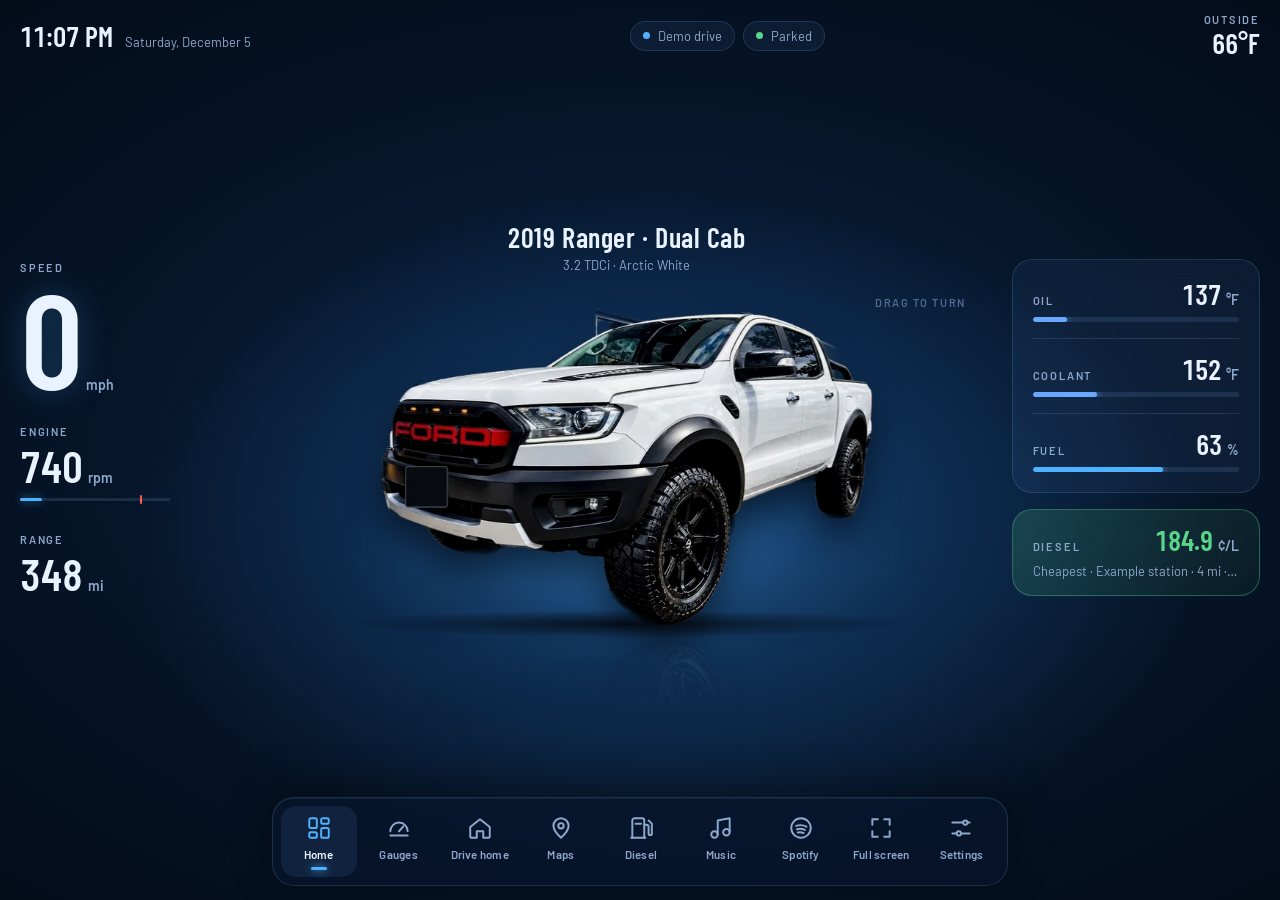
==== dash/index.html @ 0b17edad "Dash home: photo turntable of the Ranger Replaces the drawn truck with three cut-out photos (front t" ====
<!doctype html><html lang="en-AU"><head><meta charset="utf-8"><meta name="robots" content="noindex, nofollow"><meta name="viewport" content="width=device-width,initial-scale=1,viewport-fit=cover"><style>:root{padding-top:env(safe-area-inset-top);padding-bottom:env(safe-area-inset-bottom)}body{margin:0}[hidden]{display:none!important}</style></head><body>
<title>Cab Dash</title>
<meta name="claude:viewport-fit-sides" content="cover">
<meta name="apple-mobile-web-app-capable" content="yes">
<meta name="apple-mobile-web-app-status-bar-style" content="black-translucent">
<link rel="preconnect" href="https://fonts.googleapis.com">
<link rel="preconnect" href="https://fonts.gstatic.com" crossorigin>
<link rel="stylesheet" href="https://fonts.googleapis.com/css2?family=Barlow:wght@400;500;600&family=Barlow+Condensed:wght@500;600;700&display=swap">
<style>
/* Layout: 8-column bento. Gauge cluster holds the left three columns at full height; flip cards and launch
   tiles fill the rest in mixed sizes. 4 columns under 1000px, 2 under 640px.
   Palette matches the home screen: night = deep navy instrument glass with cool blue backlight; day = pale
   blue-grey. The rev dial keeps its green, coral-red is danger, amber is caution.
   Materials, all subtle: soft-touch grain on every surface, carbon weave behind the cluster, a brushed-metal
   bezel around the rev dial, a faint gloss sheen on cards and a stitched seam along the cluster and strip. */
:root{
  --bg:#040c18; --panel:#0a1a2e; --raise:#10253f; --line:#1a3150;
  --fg:#e9f2ff; --muted:#8ea8cc; --dim:#4f6a91;
  --accent:#4fb2ff; --accent-ink:#03111f; --glow:rgba(79,178,255,.13); --glow2:rgba(46,128,214,.10);
  --ok:#5ad48a; --warn:#f2c94c; --crit:#ff5b52; --cold:#9db4ff; --dial:#5ad48a;
  --sheen:rgba(140,190,255,.055); --hl:rgba(255,255,255,.06); --shade:rgba(0,0,0,.85);
  --weave-a:rgba(140,190,255,.04); --weave-b:rgba(0,0,0,.32); --stitch:rgba(79,178,255,.32);
  --metal-1:#16243a; --metal-2:#9bb2d2; --metal-3:#3a5373; --face:#061224; --face-hi:#0f2848;
  --grain:url("data:image/svg+xml,%3Csvg xmlns='http://www.w3.org/2000/svg' width='180' height='180'%3E%3Cfilter id='n'%3E%3CfeTurbulence type='fractalNoise' baseFrequency='.85' numOctaves='2' stitchTiles='stitch'/%3E%3CfeColorMatrix values='0 0 0 0 1 0 0 0 0 1 0 0 0 0 1 0 0 0 .07 0'/%3E%3C/filter%3E%3Crect width='100%25' height='100%25' filter='url(%23n)'/%3E%3C/svg%3E");
  --f-display:"Barlow Condensed","Arial Narrow","Helvetica Neue",system-ui,sans-serif;
  --f-ui:"Barlow",-apple-system,system-ui,"Segoe UI",sans-serif;
  --r-lg:20px; --r-sm:12px; --gap:12px;
  color-scheme:dark;
}
@media (prefers-color-scheme: light){
  :root:not([data-theme="dark"]){
    --bg:#e4ebf3; --panel:#f5f8fb; --raise:#ffffff; --line:#c9d6e4;
    --fg:#08182b; --muted:#465f80; --dim:#8ea3bd;
    --accent:#1769c4; --accent-ink:#ffffff; --glow:rgba(23,105,196,.10); --glow2:rgba(40,110,190,.07);
    --ok:#1f8f4e; --warn:#9c6d00; --crit:#c92a24; --cold:#3b5bd6; --dial:#1f8f4e;
    --sheen:rgba(255,255,255,.75); --hl:rgba(255,255,255,.95); --shade:rgba(15,40,80,.35);
    --weave-a:rgba(8,24,43,.035); --weave-b:rgba(255,255,255,.55); --stitch:rgba(23,105,196,.32);
    --metal-1:#a7b8cc; --metal-2:#f7fafd; --metal-3:#c6d3e2; --face:#eaf0f7; --face-hi:#ffffff;
    --grain:url("data:image/svg+xml,%3Csvg xmlns='http://www.w3.org/2000/svg' width='180' height='180'%3E%3Cfilter id='n'%3E%3CfeTurbulence type='fractalNoise' baseFrequency='.85' numOctaves='2' stitchTiles='stitch'/%3E%3CfeColorMatrix values='0 0 0 0 0 0 0 0 0 0 0 0 0 0 0.1 0 0 0 .06 0'/%3E%3C/filter%3E%3Crect width='100%25' height='100%25' filter='url(%23n)'/%3E%3C/svg%3E");
    color-scheme:light;
  }
}
:root[data-theme="light"]{
  --bg:#e4ebf3; --panel:#f5f8fb; --raise:#ffffff; --line:#c9d6e4;
    --fg:#08182b; --muted:#465f80; --dim:#8ea3bd;
    --accent:#1769c4; --accent-ink:#ffffff; --glow:rgba(23,105,196,.10); --glow2:rgba(40,110,190,.07);
    --ok:#1f8f4e; --warn:#9c6d00; --crit:#c92a24; --cold:#3b5bd6; --dial:#1f8f4e;
    --sheen:rgba(255,255,255,.75); --hl:rgba(255,255,255,.95); --shade:rgba(15,40,80,.35);
    --weave-a:rgba(8,24,43,.035); --weave-b:rgba(255,255,255,.55); --stitch:rgba(23,105,196,.32);
    --metal-1:#a7b8cc; --metal-2:#f7fafd; --metal-3:#c6d3e2; --face:#eaf0f7; --face-hi:#ffffff;
    --grain:url("data:image/svg+xml,%3Csvg xmlns='http://www.w3.org/2000/svg' width='180' height='180'%3E%3Cfilter id='n'%3E%3CfeTurbulence type='fractalNoise' baseFrequency='.85' numOctaves='2' stitchTiles='stitch'/%3E%3CfeColorMatrix values='0 0 0 0 0 0 0 0 0 0 0 0 0 0 0.1 0 0 0 .06 0'/%3E%3C/filter%3E%3Crect width='100%25' height='100%25' filter='url(%23n)'/%3E%3C/svg%3E");
  color-scheme:light;
}

html,body{height:100%}
html{background:var(--bg)}
body{
  background:var(--bg); color:var(--fg); font-family:var(--f-ui); font-size:15px;
  padding-block:12px;
  padding-left:max(16px, env(safe-area-inset-left, 0px));
  padding-right:max(16px, env(safe-area-inset-right, 0px));
  box-sizing:border-box; -webkit-font-smoothing:antialiased;
  -webkit-tap-highlight-color:transparent; overflow-x:hidden;
}
*,*::before,*::after{box-sizing:border-box}
button,input,select{font:inherit;color:inherit}
button{cursor:pointer}
:focus-visible{outline:2px solid var(--accent);outline-offset:2px}

.app{min-height:100%;display:grid;grid-template-rows:auto 1fr auto;gap:var(--gap)}
.lbl{font-size:12px;font-weight:600;letter-spacing:.14em;text-transform:uppercase;color:var(--muted)}
.num{font-family:var(--f-display);font-variant-numeric:tabular-nums}

/* ---------- header ---------- */
.bar{display:flex;align-items:center;gap:12px;flex-wrap:wrap}
.ident{display:flex;align-items:center;gap:10px;margin-right:6px}
.mark{width:30px;height:30px;border-radius:9px;background:var(--accent);display:grid;place-items:center;color:var(--accent-ink)}
.name{font-family:var(--f-display);font-weight:700;font-size:21px;letter-spacing:.02em;line-height:1}
.sub{font-size:12px;color:var(--muted);margin-top:2px}
.seg{display:flex;background:var(--panel);border:1px solid var(--line);border-radius:999px;padding:3px}
.seg button{border:0;background:transparent;padding:7px 14px;border-radius:999px;font-weight:600;font-size:14px;color:var(--muted);min-height:36px}
.seg button[aria-checked="true"]{background:var(--fg);color:var(--bg)}
.pill{display:inline-flex;align-items:center;gap:8px;padding:7px 12px;border-radius:999px;border:1px solid var(--line);font-size:13px;font-weight:500;color:var(--muted);min-height:36px}
.dot{width:8px;height:8px;border-radius:50%;background:var(--dim);flex:none}
.pill[data-state="live"] .dot{background:var(--ok);box-shadow:0 0 0 4px color-mix(in srgb,var(--ok) 22%,transparent)}
.pill[data-state="wait"] .dot{background:var(--warn);animation:blink 1.1s ease-in-out infinite}
.pill[data-state="err"] .dot{background:var(--crit)}
.pill[data-state="demo"] .dot{background:var(--accent)}
@keyframes blink{50%{opacity:.25}}
.spacer{flex:1}
.ambient{display:flex;flex-direction:column;align-items:flex-end;line-height:1}
.ambient .num{font-size:22px;font-weight:600;margin-top:3px}
.clock{font-family:var(--f-display);font-size:34px;font-weight:600;font-variant-numeric:tabular-nums;line-height:1}
.theme-seg button{display:inline-flex;align-items:center;gap:6px;padding:7px 12px}
.theme-seg svg{width:16px;height:16px;flex:none}
.theme-fade, .theme-fade *{transition:background-color .4s ease,border-color .4s ease,color .4s ease,fill .4s ease,stroke .4s ease!important}
.icon-btn{width:44px;height:44px;border-radius:12px;border:1px solid var(--line);background:var(--panel);display:grid;place-items:center;color:var(--fg)}
.icon-btn svg{width:20px;height:20px}

/* ---------- bento ---------- */
.bento{display:grid;gap:var(--gap);min-height:0;
  grid-template-columns:repeat(8,minmax(0,1fr));
  grid-template-rows:repeat(3,minmax(168px,1fr));
  grid-template-areas:
    "clu clu clu gas gas oil oil cool"
    "clu clu clu fuel home oil oil batt"
    "clu clu clu fuel trip trip maps dock";
}
.a-clu{grid-area:clu}.a-cool{grid-area:cool}.a-fuel{grid-area:fuel}.a-batt{grid-area:batt}.a-trip{grid-area:trip}
.a-home{grid-area:home}.a-maps{grid-area:maps}.a-dock{grid-area:dock}.a-oil{grid-area:oil}.a-gas{grid-area:gas}
.panel{background:var(--panel);border:1px solid var(--line);border-radius:var(--r-lg)}

/* cluster with slow caustic light */
.cluster{padding:16px 18px 18px;display:flex;flex-direction:column;align-items:center;justify-content:center;gap:14px;position:relative;overflow:hidden;min-width:0}
.cluster::before{content:"";position:absolute;inset:-30%;pointer-events:none;
  background:
    radial-gradient(38% 30% at 30% 28%, var(--glow), transparent 70%),
    radial-gradient(34% 26% at 72% 60%, var(--glow2), transparent 70%),
    radial-gradient(26% 22% at 50% 92%, var(--glow), transparent 70%);
  animation:drift 22s ease-in-out infinite alternate}
@keyframes drift{
  0%{transform:translate3d(-4%,-2%,0) rotate(0deg)}
  50%{transform:translate3d(3%,2%,0) rotate(6deg)}
  100%{transform:translate3d(-2%,4%,0) rotate(-4deg)}
}
.gauge{position:relative;container-type:inline-size;width:clamp(220px, min(100%, calc(100dvh - 310px)), 520px);aspect-ratio:1;max-width:100%}
.gauge svg{width:100%;height:100%;display:block;overflow:visible;position:relative;z-index:1}
.g-track{fill:none;stroke:var(--raise);stroke-width:14;stroke-linecap:round}
.g-red{fill:none;stroke:var(--crit);stroke-width:3;opacity:.85}
.g-fill{fill:none;stroke:var(--dial);stroke-width:14;stroke-linecap:round;transition:stroke .3s;filter:drop-shadow(0 0 6px color-mix(in srgb,var(--dial) 40%,transparent))}
.g-tip{fill:var(--fg);stroke:var(--panel);stroke-width:3}
.g-tick{stroke:var(--dim);stroke-width:1.5}
.g-tick.major{stroke:var(--muted);stroke-width:2.2}
.g-tick.hot{stroke:var(--crit)}
.g-lab{fill:var(--muted);font-family:var(--f-display);font-size:15px;font-weight:600;text-anchor:middle;dominant-baseline:middle}
.g-cap{fill:var(--dim);font-family:var(--f-ui);font-size:10px;font-weight:600;letter-spacing:.16em;text-anchor:middle}
.shift .g-fill{stroke:var(--crit)}
.readout{position:absolute;inset:0;z-index:2;display:flex;flex-direction:column;align-items:center;justify-content:center;pointer-events:none;padding-bottom:4cqw}
.speed{font-family:var(--f-display);font-weight:600;font-size:30cqw;line-height:.82;font-variant-numeric:tabular-nums;letter-spacing:-.02em}
.unit{font-size:4.2cqw;font-weight:600;letter-spacing:.2em;text-transform:uppercase;color:var(--muted);margin-top:2.4cqw}
.rpmtxt{font-family:var(--f-display);font-size:5cqw;font-weight:500;color:var(--muted);margin-top:3cqw;font-variant-numeric:tabular-nums}
.rpmtxt b{color:var(--fg);font-weight:600}
.bars{width:100%;max-width:520px;display:grid;gap:10px;position:relative}
.barrow{display:grid;grid-template-columns:76px 1fr 84px;align-items:center;gap:12px}
.meter{height:8px;border-radius:99px;background:var(--raise);overflow:hidden;position:relative}
.meter i{position:absolute;inset:0 auto 0 0;width:0;background:var(--fg);border-radius:99px}
.meter.boost i{background:var(--accent)}
.barrow .val{font-family:var(--f-display);font-size:20px;font-weight:600;text-align:right;font-variant-numeric:tabular-nums}
.barrow .val small,.big small{font-family:var(--f-ui);font-size:12px;color:var(--muted);font-weight:500;margin-left:3px}

/* ---------- flip cards ---------- */
.flip{position:relative;perspective:1100px;min-width:0;outline:none;cursor:grab;user-select:none;-webkit-user-select:none;touch-action:none}
.flip:focus-visible .face{outline:2px solid var(--accent);outline-offset:2px}
.spin{display:grid;height:100%;transform-style:preserve-3d;transition:transform .75s cubic-bezier(.3,1.32,.48,1);will-change:transform}
.face{grid-area:1/1;backface-visibility:hidden;-webkit-backface-visibility:hidden;background:var(--panel);border:1px solid var(--line);border-radius:var(--r-lg);
  padding:14px 16px 15px;display:flex;flex-direction:column;gap:8px;min-width:0;overflow:hidden}
.back{transform:rotateX(180deg);background:var(--raise)}
.fh{display:flex;align-items:center;justify-content:space-between;gap:8px}
.sdot{width:9px;height:9px;border-radius:50%;background:var(--ok);flex:none}
.pips{position:absolute;right:14px;bottom:12px;display:flex;gap:4px;pointer-events:none;z-index:2}
.pips i{width:5px;height:5px;border-radius:50%;background:var(--dim);transition:background .3s,transform .3s}
.flip[data-face="0"] .pips i:first-child,.flip[data-face="1"] .pips i:last-child{background:var(--accent);transform:scale(1.25)}
.hint{font-size:11.5px;color:var(--dim);display:flex;align-items:center;gap:5px}
.hint svg{width:12px;height:12px}

.big{display:flex;align-items:baseline;gap:5px;margin-top:auto}
.big .num{font-size:clamp(40px,4.8vw,70px);font-weight:600;line-height:.9}
.big .u{font-size:14px;font-weight:600;color:var(--muted)}
.range{height:6px;border-radius:99px;background:var(--raise);position:relative}
.back .range{background:var(--panel)}
.range .band{position:absolute;top:0;bottom:0;border-radius:99px;background:color-mix(in srgb,var(--ok) 30%,transparent)}
.range .mk{position:absolute;top:-4px;width:4px;height:14px;border-radius:2px;background:var(--fg);transform:translateX(-50%);transition:left .6s cubic-bezier(.2,.8,.2,1)}
.vs{font-size:12.5px;color:var(--muted);padding-right:30px}
.flip[data-state="warn"] .front .sdot{background:var(--warn)}
.flip[data-state="warn"] .front .big .num{color:var(--warn)}
.flip[data-state="crit"] .front .sdot{background:var(--crit);animation:blink .8s infinite}
.flip[data-state="crit"] .front .big .num{color:var(--crit)}
.flip[data-state="cold"] .front .sdot{background:var(--cold)}
.flip[data-state="none"] .front .sdot{background:var(--dim)}

.tankwrap{display:grid;grid-template-columns:minmax(0,1fr) 18px;gap:12px;flex:1;min-height:0}
.tankwrap .col{display:flex;flex-direction:column;gap:8px;min-width:0}
.tank{position:relative;margin-bottom:16px;border-radius:9px;background:var(--raise);overflow:hidden;min-height:90px}
.tank .low{position:absolute;left:0;right:0;bottom:0;height:15%;background:color-mix(in srgb,var(--crit) 22%,transparent)}
.tank .lvl{position:absolute;left:0;right:0;bottom:0;height:0;background:linear-gradient(to top,var(--muted),color-mix(in srgb,var(--muted) 45%,transparent));transition:height 1.2s cubic-bezier(.2,.8,.2,1)}
.tank .lvl::after{content:"";position:absolute;left:0;right:0;top:0;height:2px;background:var(--fg);opacity:.7}
.flip[data-state="warn"] .tank .lvl{background:var(--warn)}
.flip[data-state="crit"] .tank .lvl{background:var(--crit)}
.kv{display:grid;grid-template-columns:repeat(auto-fit,minmax(78px,1fr));gap:10px 14px;margin-top:auto}
.kv .num{font-size:clamp(24px,2.4vw,34px);font-weight:600;line-height:1}
.kv .k{font-size:12px;color:var(--muted);margin-top:3px}
.trip-front .big{margin-top:auto}
.trip-front .big .num{font-size:clamp(44px,4.6vw,64px)}
.trip-front .kv{margin-top:6px;grid-template-columns:1fr 1fr}

.spark{position:relative;flex:1;min-height:44px}
.spark svg{position:absolute;inset:0;width:100%;height:100%}
.spark .ln{fill:none;stroke:var(--accent);stroke-width:2;vector-effect:non-scaling-stroke;stroke-linejoin:round}
.spark .ar{fill:color-mix(in srgb,var(--accent) 16%,transparent);stroke:none}
.spark .gr{stroke:var(--line);stroke-width:1;vector-effect:non-scaling-stroke;stroke-dasharray:2 4}
.spark .end{position:absolute;width:9px;height:9px;border-radius:50%;background:var(--accent);box-shadow:0 0 0 4px color-mix(in srgb,var(--accent) 25%,transparent);transform:translate(-50%,-50%)}
.spark-meta{display:flex;flex-wrap:wrap;justify-content:space-between;gap:2px 8px;font-size:12px;color:var(--muted);padding-right:30px}

/* oil temperature gauge */
.oilg{position:relative;container-type:inline-size;width:100%;max-width:300px;margin:auto auto 0}
.oilg svg{width:100%;display:block;overflow:visible}
.o-track{fill:none;stroke:var(--raise);stroke-width:13;stroke-linecap:round}
.o-band{fill:none;stroke:color-mix(in srgb,var(--ok) 55%,transparent);stroke-width:4;stroke-linecap:round}
.o-hot{fill:none;stroke:var(--crit);stroke-width:4;stroke-linecap:round}
.o-fill{fill:none;stroke:var(--accent);stroke-width:13;stroke-linecap:round;transition:stroke-dasharray .8s cubic-bezier(.2,.8,.2,1),stroke .3s}
.o-lab{fill:var(--muted);font-family:var(--f-display);font-size:12px;font-weight:600;text-anchor:middle}
.oilg .read{position:absolute;left:0;right:0;bottom:4%;display:flex;justify-content:center;align-items:baseline;gap:3px}
.oilg .read .num{font-size:25cqw;font-weight:600;line-height:.85}
.oilg .read .u{font-size:5.5cqw;font-weight:600;color:var(--muted)}
.flip[data-state="warn"] .o-fill{stroke:var(--warn)}
.flip[data-state="crit"] .o-fill{stroke:var(--crit)}
.flip[data-state="cold"] .o-fill{stroke:var(--cold)}
.flip[data-state="warn"] .oilg .num{color:var(--warn)}
.flip[data-state="crit"] .oilg .num{color:var(--crit)}
.svc{height:8px;border-radius:99px;background:var(--panel);overflow:hidden}
.svc i{display:block;height:100%;width:0;background:var(--accent);border-radius:99px;transition:width .6s}
.svc.over i{background:var(--crit)}
.front .svc{background:var(--raise)}
.svc-mini{display:grid;gap:7px;margin-top:4px}
.svc-mini .k{font-size:12.5px;color:var(--muted)}
.svc-mini .num{font-size:19px;font-weight:600}
.svc-mini.over .num{color:var(--crit)}
.oilg{max-width:none!important;margin:auto!important}
#cardOil .back .big{margin-top:10px}
#cardOil .back .kv{margin-top:auto!important}
/* cheapest diesel: the one inverted card on the page, so it reads first after speed */
/* green-tinted glass, same as the home screen's diesel tile: stands out without glaring at night */
.gas .face.front{background-color:var(--panel);color:var(--fg);border-color:color-mix(in srgb,var(--dial) 45%,transparent)}
.gas .price .num{color:var(--dial)}
.gas .tag{display:inline-flex;align-items:center;gap:6px;font-size:10.5px;font-weight:700;letter-spacing:.12em;text-transform:uppercase;padding:4px 9px;border-radius:999px;background:color-mix(in srgb,var(--fg) 10%,transparent);color:var(--muted);white-space:nowrap}
.gas[data-live="true"] .tag{background:var(--dial);color:#10140f}
.gas[data-live="true"] .tag::before{content:"";width:6px;height:6px;border-radius:50%;background:currentColor;animation:blink 1.6s ease-in-out infinite}
.gas .price{display:flex;align-items:baseline;gap:6px;margin-top:auto}
.gas .price .num{font-size:clamp(50px,5.6vw,80px);font-weight:700;line-height:.85;letter-spacing:-.01em}
.gas .price .u{font-size:15px;font-weight:600;opacity:.6}
.gas .where{font-size:14.5px;font-weight:600;white-space:nowrap;overflow:hidden;text-overflow:ellipsis}
.gas .meta{font-size:12px;color:var(--muted);padding-right:30px;white-space:nowrap;overflow:hidden;text-overflow:ellipsis}
.gas .go{display:flex;align-items:center;justify-content:space-between;gap:10px;padding:11px 14px;border-radius:14px;background:var(--dial);color:#10140f;text-decoration:none;min-height:56px;min-width:0}
.gas .go b{display:block;font-size:17px}
.gas .go small{display:block;font-size:12px;opacity:.75;white-space:nowrap;overflow:hidden;text-overflow:ellipsis}
.gas .go span{min-width:0}
.gas .go svg{width:22px;height:22px;flex:none}
.gas .alts{display:grid;gap:2px;padding-right:30px;margin-top:auto}
.gas .alt{display:grid;grid-template-columns:auto minmax(0,1fr) auto;gap:8px;align-items:baseline;color:var(--fg);text-decoration:none;font-size:13px;padding:5px 0;border-top:1px solid var(--line)}
.gas .alt b{font-size:18px;font-family:var(--f-display);font-weight:600}
.gas .alt span{white-space:nowrap;overflow:hidden;text-overflow:ellipsis;color:var(--muted)}
.gas .alt em{font-style:normal;color:var(--muted)}
.dock{display:grid;grid-template-rows:1fr 1fr;padding:6px;min-width:0}
.dock a{display:flex;align-items:center;gap:10px;padding:8px;border-radius:14px;color:var(--fg);text-decoration:none;font-weight:600;font-size:16px;min-width:0}
.dock a:active{background:var(--raise)}
.dock a + a{border-top:1px solid var(--line);border-radius:0 0 14px 14px}
.dock .ic{width:38px;height:38px;border-radius:11px;background:var(--raise);display:grid;place-items:center;flex:none}
.dock .ic svg{width:19px;height:19px}
.grid2{display:grid;grid-template-columns:1fr 1fr;gap:10px}

/* launch tiles */
.launch{display:flex;flex-direction:column;justify-content:space-between;gap:10px;padding:14px;border-radius:var(--r-lg);background:var(--panel);border:1px solid var(--line);color:var(--fg);text-decoration:none;transition:transform .15s ease,background .2s;min-width:0}
.launch:active{transform:scale(.97);background:var(--raise)}
.launch .ic{width:42px;height:42px;border-radius:12px;background:var(--raise);display:grid;place-items:center;flex:none}
.launch .ic svg{width:21px;height:21px}
.launch .t{font-weight:600;font-size:18px;line-height:1.1}
.launch .s{font-size:12.5px;color:var(--muted);margin-top:2px;white-space:nowrap;overflow:hidden;text-overflow:ellipsis}
.launch.primary{background:var(--accent);border-color:transparent;color:var(--accent-ink)}
.launch.primary .ic{background:color-mix(in srgb,var(--accent-ink) 14%,transparent)}
.launch.primary .s{color:color-mix(in srgb,var(--accent-ink) 72%,transparent)}
.launch.primary .t{font-family:var(--f-display);font-size:30px;font-weight:600}

/* footer strip */
.strip{position:relative;display:flex;align-items:center;gap:14px;flex-wrap:wrap;padding:10px 14px;border-radius:var(--r-lg);border:1px solid var(--line);background:var(--panel);min-height:52px}
.chip{display:inline-flex;align-items:center;gap:8px;font-size:12px;font-weight:600;letter-spacing:.12em;text-transform:uppercase;padding:6px 11px;border-radius:999px;background:var(--raise)}
.chip .dot{background:var(--ok)}
[data-moving="true"] .chip .dot{background:var(--accent)}
.alert{flex:1;min-width:200px;font-size:14px}
.alert[data-sev="warn"]{color:var(--warn)}
.alert[data-sev="crit"]{color:var(--crit);font-weight:600}

/* drive lock */
[data-moving="true"] .lockable, [data-moving="true"][data-live="true"] .lockable-live{opacity:.32;pointer-events:none}

/* settings sheet */
.scrim{position:fixed;inset:0;background:rgba(20,20,19,.5);z-index:20}
.sheet{position:fixed;top:0;right:0;bottom:0;width:min(440px,100%);z-index:21;background:var(--panel);border-left:1px solid var(--line);overflow-y:auto;
  padding:calc(20px + env(safe-area-inset-top,0px)) max(22px, env(safe-area-inset-right,0px)) calc(24px + env(safe-area-inset-bottom,0px)) 22px;
  display:flex;flex-direction:column;gap:22px;animation:slide .28s cubic-bezier(.2,.8,.2,1)}
@keyframes slide{from{transform:translateX(24px);opacity:.4}}
.sheet h2{font-family:var(--f-display);font-size:28px;font-weight:600;margin:0}
.sheet h3{font-size:12px;font-weight:600;letter-spacing:.14em;text-transform:uppercase;color:var(--muted);margin:0 0 10px}
.sheet p,.sheet li{font-size:14.5px;line-height:1.5;margin:0}
.sheet ol{margin:0;padding-left:20px;display:grid;gap:8px}
.sheet .muted{color:var(--muted)}
.sheet-head{display:flex;justify-content:space-between;align-items:center}
.field{display:grid;gap:6px}
.field input{width:100%;padding:12px 14px;border-radius:var(--r-sm);border:1px solid var(--line);background:var(--raise);min-height:46px}
.row{display:flex;gap:8px;flex-wrap:wrap}
.btn{padding:11px 16px;border-radius:var(--r-sm);border:1px solid var(--line);background:var(--raise);font-weight:600;min-height:44px}
.btn.solid{background:var(--accent);border-color:transparent;color:var(--accent-ink)}
.btn[aria-pressed="true"]{background:var(--fg);color:var(--bg);border-color:transparent}
.note{padding:12px 14px;border-radius:var(--r-sm);background:var(--raise);font-size:14px;line-height:1.45}
.note[data-sev="err"]{color:var(--crit)}

@media (min-width:1001px) and (min-height:640px){
  .app{height:100%}
  .bento{grid-template-rows:repeat(3,minmax(0,1fr))}
}

/* ================= home screen =================
   One committed night look (the reference HMI): deep navy glass, cool blue light, white truck.
   It stays dark in Day mode on purpose; the gauges view follows Day / Night / Auto. */
.home{
  --h-ink:#e9f2ff; --h-mut:#8ea8cc; --h-dim:#4f6a91; --h-glow:#4fb2ff; --h-glass:rgba(120,170,255,.07); --h-line:rgba(140,190,255,.16);
  --h-ok:#5ad48a; --h-warn:#f2c94c; --h-crit:#ff5b52; --h-cold:#6aa8ff;
  position:fixed;inset:0;z-index:15;display:grid;grid-template-rows:auto minmax(0,1fr) auto;gap:14px;
  padding-block:calc(14px + env(safe-area-inset-top,0px)) calc(14px + env(safe-area-inset-bottom,0px));
  padding-left:max(20px, env(safe-area-inset-left,0px));padding-right:max(20px, env(safe-area-inset-right,0px));
  background:
    radial-gradient(60% 55% at 52% 60%, rgba(46,128,214,.35), transparent 70%),
    radial-gradient(90% 80% at 50% 50%, #0a2547 0%, #061529 45%, #020812 100%);
  color:var(--h-ink);overflow:hidden;color-scheme:dark;font-family:var(--f-ui)
}
body[data-view="gauges"] .home{display:none}
body[data-view="home"] .app{visibility:hidden}
body[data-view="home"]{overflow:hidden}
.home .num{font-family:var(--f-display);font-variant-numeric:tabular-nums;font-weight:600}
.h-lab{font-size:11.5px;font-weight:600;letter-spacing:.16em;text-transform:uppercase;color:var(--h-mut)}
.h-u{font-size:14px;font-weight:600;color:var(--h-mut);margin-left:5px}

.h-top{display:flex;align-items:center;gap:16px;flex-wrap:wrap}
.h-time{display:flex;align-items:baseline;gap:12px}
.h-time .num{font-size:34px;line-height:1}
.h-time span:last-child{font-size:13px;color:var(--h-mut)}
.h-chips{display:flex;gap:8px;flex:1;justify-content:center;flex-wrap:wrap}
.h-chip{display:inline-flex;align-items:center;gap:8px;padding:6px 12px;border-radius:999px;background:var(--h-glass);border:1px solid var(--h-line);font-size:12.5px;color:var(--h-mut)}
.h-chip i{width:7px;height:7px;border-radius:50%;background:var(--h-dim)}
.h-chip[data-state="live"] i{background:var(--h-ok)}
.h-chip[data-state="demo"] i{background:var(--h-glow)}
.h-chip[data-state="wait"] i{background:var(--h-warn)}
.h-chip[data-state="err"] i{background:var(--h-crit)}
#hDrive i{background:var(--h-ok)}
[data-moving="true"] #hDrive i{background:var(--h-glow);box-shadow:0 0 8px var(--h-glow)}
.h-out{display:flex;flex-direction:column;align-items:flex-end;line-height:1;gap:4px}
.h-out .num{font-size:24px}

.h-main{display:grid;grid-template-columns:minmax(0,.9fr) minmax(0,2.6fr) minmax(0,1fr);align-items:center;gap:24px;min-height:0}
.h-read{display:grid;gap:22px;align-content:center}
.h-stat{display:grid;gap:6px}
.h-stat .num{font-size:clamp(34px,3.6vw,52px);line-height:.9}
.h-big .num{font-size:clamp(76px,9.5vw,148px);line-height:.82;letter-spacing:-.02em;text-shadow:0 0 28px rgba(79,178,255,.35)}

.h-stage{position:relative;display:grid;justify-items:center;align-content:center;gap:10px;min-width:0;height:100%}
.h-stage::before{content:"";position:absolute;left:8%;right:8%;bottom:16%;height:32%;border-radius:50%;
  background:radial-gradient(closest-side, rgba(79,178,255,.32), rgba(79,178,255,.08) 60%, transparent);filter:blur(6px);pointer-events:none}
.h-name{text-align:center;display:grid;gap:3px;position:relative}
.h-name > span:first-child{font-family:var(--f-display);font-size:22px;font-weight:600;letter-spacing:.04em}
.h-sub{font-size:12.5px;color:var(--h-mut)}
.truck{width:100%;max-width:760px;height:auto;position:relative;
  -webkit-box-reflect:below -14px linear-gradient(transparent 62%, rgba(255,255,255,.16));
  animation:roll-in .9s cubic-bezier(.2,.8,.2,1) both}
@keyframes roll-in{from{transform:translateX(-5%);opacity:.5}}
.truck .sweep{animation:sweep 9s ease-in-out infinite 1.2s}
@keyframes sweep{0%{transform:translateX(0) skewX(-18deg)}35%,100%{transform:translateX(1100px) skewX(-18deg)}}

.h-side{display:grid;gap:12px;align-content:center;min-width:0}
.h-tile{display:grid;gap:9px;padding:13px 15px;border-radius:16px;background:var(--h-glass);border:1px solid var(--h-line);color:var(--h-ink);text-decoration:none;
  -webkit-backdrop-filter:blur(10px);backdrop-filter:blur(10px)}
.h-row{display:flex;justify-content:space-between;align-items:baseline;gap:8px}
.h-tile .num{font-size:28px;line-height:1}
.h-bar{height:5px;border-radius:99px;background:rgba(140,190,255,.12);overflow:hidden}
.h-bar i{display:block;height:100%;width:0;border-radius:99px;background:var(--h-glow);box-shadow:0 0 10px var(--h-glow);transition:width .8s cubic-bezier(.2,.8,.2,1)}
.h-tile[data-state="warn"] .h-bar i{background:var(--h-warn);box-shadow:none}
.h-tile[data-state="warn"] .num{color:var(--h-warn)}
.h-tile[data-state="crit"] .h-bar i{background:var(--h-crit);box-shadow:none}
.h-tile[data-state="crit"] .num{color:var(--h-crit)}
.h-tile[data-state="cold"] .h-bar i{background:var(--h-cold)}
.h-diesel{background:linear-gradient(135deg, rgba(90,212,138,.18), rgba(90,212,138,.05));border-color:rgba(90,212,138,.35)}
.h-diesel .num{color:var(--h-ok)}
.h-dsub{font-size:12.5px;color:var(--h-mut);white-space:nowrap;overflow:hidden;text-overflow:ellipsis}

.h-dock{display:flex;justify-content:center;gap:6px;padding:8px;border-radius:22px;background:rgba(8,22,44,.72);border:1px solid var(--h-line);
  -webkit-backdrop-filter:blur(14px);backdrop-filter:blur(14px);box-shadow:0 -10px 40px rgba(0,0,0,.35), inset 0 1px 0 rgba(255,255,255,.05);
  overflow-x:auto;scrollbar-width:none;justify-self:center;max-width:100%}
.h-dock::-webkit-scrollbar{display:none}
.h-app{display:grid;justify-items:center;gap:5px;min-width:78px;padding:9px 10px 7px;border-radius:15px;border:0;background:transparent;
  color:var(--h-mut);text-decoration:none;font:600 11.5px var(--f-ui);letter-spacing:.02em;flex:none;transition:background .2s,color .2s,transform .15s}
.h-app svg{width:26px;height:26px}
.h-app:hover,.h-app:focus-visible{color:var(--h-ink);background:rgba(120,170,255,.10)}
.h-app:active{transform:scale(.94)}
.h-app.is-on{color:var(--h-ink)}
.h-app.is-on svg{color:var(--h-glow)}

@media (max-width:820px){
  .home{overflow-y:auto;grid-template-rows:auto auto auto}
  .h-main{grid-template-columns:minmax(0,1fr)}
  .h-stage{order:-1;height:auto}
  .h-read{grid-template-columns:repeat(3,minmax(0,1fr));gap:12px}
  .h-big .num{font-size:clamp(48px,14vw,76px)}
  .h-side{grid-template-columns:repeat(2,minmax(0,1fr))}
  .h-dock{justify-self:stretch;justify-content:flex-start}
  .h-out{display:none}
  .h-chips{justify-content:flex-end}
}

/* photo turntable: three cut-out views of the truck, blended as it turns */
.turntable{position:relative;width:100%;max-width:880px;aspect-ratio:960/470;touch-action:pan-y;cursor:grab;user-select:none;-webkit-user-select:none;
  -webkit-box-reflect:below -6px linear-gradient(transparent 72%, rgba(255,255,255,.13));animation:roll-in .9s cubic-bezier(.2,.8,.2,1) both}
.turntable.dragging{cursor:grabbing}
.tt-frame{position:absolute;inset:0;width:100%;height:100%;object-fit:contain;object-position:50% 100%;opacity:0;pointer-events:none;-webkit-user-drag:none;
  will-change:transform,opacity,filter}
.tt-shadow{position:absolute;left:10%;right:10%;bottom:-1%;height:8%;border-radius:50%;background:radial-gradient(closest-side, rgba(0,0,0,.75), transparent)}
.tt-hint{position:absolute;right:2%;top:2%;font-size:11px;font-weight:600;letter-spacing:.14em;text-transform:uppercase;color:var(--h-dim);transition:opacity .6s}
.tt-hint.gone{opacity:0}
@media (prefers-reduced-motion:reduce){ .truck,.truck .sweep,.turntable{animation:none} }
/* home: elevation pass. Spacing on an 8px rhythm; type limited to 11 / 13 / 28 / 44 / hero. */
.home{gap:16px}
.h-time .num{font-size:28px}
.h-time span:last-child,.h-sub,.h-dsub,.h-chip{font-size:13px}
.h-lab{font-size:11px}
.h-out .num{font-size:28px}
.h-main{grid-template-columns:minmax(0,.85fr) minmax(0,2.7fr) minmax(0,.95fr);gap:32px;align-items:center}
.h-read{gap:32px}
.h-stat{gap:8px}
.h-stat .num{font-size:44px}
.h-big .num{font-size:clamp(88px,10.5vw,144px);text-shadow:0 0 32px rgba(79,178,255,.28)}
.h-mini{position:relative;width:min(150px,100%);height:3px;border-radius:2px;background:rgba(140,190,255,.14);margin-top:4px}
.h-mini i{position:absolute;inset:0 auto 0 0;width:0;border-radius:2px;background:var(--h-glow);box-shadow:0 0 8px rgba(79,178,255,.6)}
.h-mini b{position:absolute;top:-3px;width:2px;height:9px;border-radius:1px;background:var(--h-crit)}
.h-mini.hot i{background:var(--h-crit);box-shadow:none}
.h-stage{gap:16px}
.h-name > span:first-child{font-size:28px;letter-spacing:.02em}
.truck{max-width:840px}
.h-side{gap:16px}
.h-panel{border-radius:20px;background:var(--h-glass);border:1px solid var(--h-line);padding:4px 20px;
  -webkit-backdrop-filter:blur(10px);backdrop-filter:blur(10px)}
.h-panel .h-tile{background:none;border:0;border-radius:0;padding:16px 0;-webkit-backdrop-filter:none;backdrop-filter:none}
.h-panel .h-tile + .h-tile{border-top:1px solid var(--h-line)}
.h-tile .num{font-size:28px}
.h-diesel{padding:16px 20px;border-radius:20px}
.h-dock{gap:4px;padding:8px}
.h-app{min-width:76px;gap:6px}
.h-app.is-on{background:rgba(120,170,255,.10)}
.h-app.is-on::after{content:"";width:16px;height:3px;border-radius:2px;background:var(--h-glow);box-shadow:0 0 8px var(--h-glow)}
.h-app:not(.is-on)::after{content:"";height:3px}
@media (max-width:820px){
  .home{display:flex;flex-direction:column;gap:24px}
  .home > *{flex:none}
  .h-main{min-height:auto}
  .h-main{grid-template-columns:minmax(0,1fr);gap:24px}
  .h-read{grid-template-columns:repeat(3,minmax(0,1fr));gap:16px}
  .h-stat .num{font-size:32px}
  .h-big .num{font-size:clamp(52px,14vw,76px)}
  .h-side{grid-template-columns:minmax(0,1fr)}
  .h-app{min-width:72px}
}



/* ---------- materials ---------- */
.panel, .face, .launch, .strip, .seg, .icon-btn, .pill, .chip, .sheet{
  background-image:linear-gradient(180deg, var(--sheen), transparent 42%), var(--grain);
  box-shadow:inset 0 1px 0 var(--hl), 0 14px 30px -22px var(--shade);
}
.launch.primary{background-image:linear-gradient(180deg, rgba(255,255,255,.18), transparent 50%), var(--grain)}
.gas .face.front{background-image:linear-gradient(135deg, color-mix(in srgb,var(--dial) 22%,transparent), color-mix(in srgb,var(--dial) 5%,transparent) 70%), var(--grain)}
.cluster{
  background-image:
    radial-gradient(120% 70% at 50% 0%, var(--sheen), transparent 60%),
    repeating-linear-gradient(45deg, var(--weave-a) 0 2px, transparent 2px 4px),
    repeating-linear-gradient(-45deg, var(--weave-b) 0 2px, transparent 2px 4px),
    var(--grain);
}
/* stitched seams, like a trimmed dash */
.cluster::after, .strip::before{content:"";position:absolute;left:18px;right:18px;top:7px;border-top:1.5px dashed var(--stitch);pointer-events:none}
.strip::before{top:auto;bottom:6px}
/* rev dial pod: brushed-metal bezel around a recessed, grained face */
.bezel{position:absolute;inset:0;border-radius:50%;
  background:conic-gradient(from 200deg, var(--metal-1), var(--metal-2) 7%, var(--metal-3) 16%, var(--metal-1) 27%, var(--metal-2) 41%, var(--metal-3) 54%, var(--metal-1) 66%, var(--metal-2) 82%, var(--metal-3) 92%, var(--metal-1));
  box-shadow:0 22px 44px -24px var(--shade), inset 0 0 0 1px var(--hl)}
.bezel::after{content:"";position:absolute;inset:1.8%;border-radius:50%;
  background:var(--grain), radial-gradient(circle at 50% 28%, var(--face-hi), var(--face) 72%);
  box-shadow:inset 0 8px 22px rgba(0,0,0,.5), inset 0 -1px 0 var(--hl)}
.g-tick.minor{stroke:var(--dim);stroke-width:1;opacity:.55}
.g-lab{filter:drop-shadow(0 0 4px var(--glow))}

@media (max-width:1000px){
  .bento{grid-template-columns:repeat(4,minmax(0,1fr));grid-template-rows:auto;grid-auto-rows:minmax(160px,auto);
    grid-template-areas:
      "clu clu clu clu"
      "gas gas home maps"
      "oil oil cool batt"
      "oil oil fuel fuel"
      "trip trip dock dock";}
  .gauge{width:min(100%,440px)}
}
@media (max-width:640px){
  .bento{grid-template-columns:repeat(2,minmax(0,1fr));
    grid-template-areas:"clu clu" "gas gas" "oil oil" "cool batt" "fuel fuel" "trip trip" "home maps" "dock dock";}
  .flip{touch-action:pan-y}
  .clock{font-size:28px}
  .theme-seg span{display:none}
  .theme-seg button{padding:7px 10px}
  .ambient{display:none}
  .barrow{grid-template-columns:64px 1fr 76px}
}
@media (prefers-reduced-motion:reduce){
  *{animation:none!important;transition:none!important}
}
</style>

<div class="app" id="app" data-moving="false" data-live="false">
  <header class="bar">
    <div class="ident">
      <span class="mark" aria-hidden="true"><svg width="18" height="18" viewBox="0 0 24 24" fill="none" stroke="currentColor" stroke-width="2.4" stroke-linecap="round"><path d="M4 16a8 8 0 1 1 16 0"/><path d="M12 16l4.5-5"/></svg></span>
      <div><div class="name">Cab Dash</div><div class="sub" id="subline">2019 Ranger · 3.2 TDCi</div></div>
    </div>
    <div class="seg lockable-live" role="radiogroup" aria-label="Data source">
      <button type="button" role="radio" data-src="demo" aria-checked="true">Demo</button>
      <button type="button" role="radio" data-src="gps" aria-checked="false">GPS</button>
      <button type="button" role="radio" data-src="obd" aria-checked="false">OBD</button>
    </div>
    <div class="pill" id="status" data-state="demo"><span class="dot"></span><span id="statusText">Demo drive</span></div>
    <div class="spacer"></div>
    <div class="ambient"><span class="lbl">Outside</span><span class="num" id="ambient">—</span></div>
    <div class="clock" id="clock">--:--</div>
    <div class="seg theme-seg" role="radiogroup" aria-label="Display">
      <button type="button" role="radio" data-theme-set="light" aria-checked="false" aria-label="Day display">
        <svg viewBox="0 0 24 24" fill="none" stroke="currentColor" stroke-width="2" stroke-linecap="round"><circle cx="12" cy="12" r="4"/><path d="M12 2v2M12 20v2M4.9 4.9l1.4 1.4M17.7 17.7l1.4 1.4M2 12h2M20 12h2M4.9 19.1l1.4-1.4M17.7 6.3l1.4-1.4"/></svg><span>Day</span>
      </button>
      <button type="button" role="radio" data-theme-set="dark" aria-checked="false" aria-label="Night display">
        <svg viewBox="0 0 24 24" fill="none" stroke="currentColor" stroke-width="2" stroke-linejoin="round"><path d="M20 14.5A8 8 0 0 1 9.5 4a8 8 0 1 0 10.5 10.5z"/></svg><span>Night</span>
      </button>
      <button type="button" role="radio" data-theme-set="auto" aria-checked="false" aria-label="Follow the iPad's appearance">
        <svg viewBox="0 0 24 24" fill="none" stroke="currentColor" stroke-width="2"><circle cx="12" cy="12" r="8"/><path d="M12 4a8 8 0 0 1 0 16z" fill="currentColor"/></svg><span>Auto</span>
      </button>
    </div>
    <a class="icon-btn" href="#home" id="homeBtn" aria-label="Home screen"><svg viewBox="0 0 24 24" fill="none" stroke="currentColor" stroke-width="2" stroke-linejoin="round"><path d="M3 11l9-7 9 7v9a1 1 0 0 1-1 1h-5v-6H9v6H4a1 1 0 0 1-1-1z"/></svg></a>
    <button type="button" class="icon-btn" id="fsBtn" aria-label="Full screen" aria-pressed="false">
      <svg id="fsIn" viewBox="0 0 24 24" fill="none" stroke="currentColor" stroke-width="2" stroke-linecap="round" stroke-linejoin="round"><path d="M4 9V4h5M20 9V4h-5M4 15v5h5M20 15v5h-5"/></svg>
      <svg id="fsOut" hidden viewBox="0 0 24 24" fill="none" stroke="currentColor" stroke-width="2" stroke-linecap="round" stroke-linejoin="round"><path d="M9 4v5H4M15 4v5h5M9 20v-5H4M15 20v-5h5"/></svg>
    </button>
    <button type="button" class="icon-btn lockable" id="setBtn" aria-label="Settings and connection">
      <svg viewBox="0 0 24 24" fill="none" stroke="currentColor" stroke-width="2" stroke-linecap="round"><path d="M4 7h10M18 7h2M4 17h4M12 17h8"/><circle cx="16" cy="7" r="2"/><circle cx="10" cy="17" r="2"/></svg>
    </button>
  </header>

  <main class="bento">
    <!-- cluster: never flips; speed is always on screen -->
    <section class="panel cluster a-clu" aria-label="Speed and engine">
      <div class="gauge" id="gauge">
        <div class="bezel" aria-hidden="true"></div>
        <svg viewBox="-14 -14 328 328" aria-hidden="true">
          <g id="ticks"></g>
          <path class="g-track" id="gTrack"></path>
          <path class="g-red" id="gRed"></path>
          <path class="g-fill" id="gFill" pathLength="1000" stroke-dasharray="0 1000"></path>
          <circle class="g-tip" id="gTip" r="6" cx="150" cy="150"></circle>
          <text class="g-cap" x="150" y="272">RPM × 1000</text>
        </svg>
        <div class="readout">
          <div class="speed" id="speed">0</div>
          <div class="unit" id="speedUnit">km/h</div>
          <div class="rpmtxt"><b id="rpm">0</b> rpm</div>
        </div>
      </div>
      <div class="bars">
        <div class="barrow"><span class="lbl">Boost</span><div class="meter boost"><i id="boostBar"></i></div><span class="val" id="boost">—</span></div>
        <div class="barrow"><span class="lbl">Throttle</span><div class="meter"><i id="thrBar"></i></div><span class="val" id="thr">—</span></div>
      </div>
    </section>

    <!-- cheapest diesel nearby -->
    <div class="flip gas a-gas" id="cardGas" data-face="0" data-state="ok" data-live="false" tabindex="0" role="button" aria-label="Cheapest diesel nearby. Flick or tap for Google Maps directions.">
      <div class="spin">
        <div class="face front">
          <div class="fh"><span class="lbl">Cheapest diesel</span><span class="tag" id="gasTag">Example</span></div>
          <div class="price"><span class="num" id="gasPrice">—</span><span class="u" id="gasU">¢/L</span></div>
          <div class="where" id="gasWhere"></div>
          <div class="meta" id="gasMeta"></div>
        </div>
        <div class="face back">
          <div class="fh"><span class="lbl">Directions</span></div>
          <a class="go" id="gasGo" href="https://www.google.com/maps/search/diesel+near+me" target="_blank" rel="noopener">
            <span><b>Drive there</b><small id="gasGoSub">Google Maps</small></span>
            <svg viewBox="0 0 24 24" fill="none" stroke="currentColor" stroke-width="2.2" stroke-linecap="round" stroke-linejoin="round"><path d="M5 12h14M13 6l6 6-6 6"/></svg>
          </a>
          <div class="alts" id="gasAlts"></div>
        </div>
      </div>
      <span class="pips" aria-hidden="true"><i></i><i></i></span>
    </div>

    <!-- engine oil -->
    <div class="flip a-oil" id="cardOil" data-face="0" data-state="none" tabindex="0" role="button" aria-label="Engine oil. Flick or tap for oil change.">
      <div class="spin">
        <div class="face front">
          <div class="fh"><span class="lbl">Engine oil</span><span class="sdot"></span></div>
          <div class="svc-mini">
            <div class="fh"><span class="k">Next oil change</span><span class="num" id="svcMini">Not set</span></div>
            <div class="svc"><i id="svcFillMini"></i></div>
          </div>
          <div class="oilg">
            <svg viewBox="-10 -10 220 140" aria-hidden="true">
              <path class="o-track" id="oTrack"></path>
              <path class="o-band" id="oBand"></path>
              <path class="o-hot" id="oHot"></path>
              <path class="o-fill" id="oFill" pathLength="1000" stroke-dasharray="0 1000"></path>
              <text class="o-lab" id="oMin" x="18" y="126">40°</text>
              <text class="o-lab" id="oMax" x="182" y="126">150°</text>
            </svg>
            <div class="read"><span class="num" id="oilV">—</span><span class="u" data-tu></span></div>
          </div>
          <div class="vs" id="oilNote">—</div>
        </div>
        <div class="face back">
          <div class="fh"><span class="lbl">Oil change</span></div>
          <div class="big"><span class="num" id="svcV">—</span><span class="u" id="svcU"></span></div>
          <div class="svc" id="svcBar"><i id="svcFill"></i></div>
          <div class="vs" id="svcNote">Add your last oil change in settings to track the next one.</div>
          <div class="kv" style="grid-template-columns:1fr 1fr;margin-top:4px">
            <div><div class="num" id="svcDays">—</div><div class="k" id="svcDaysK">days left</div></div>
            <div><div class="num" id="svcOdo">—</div><div class="k" id="svcOdoK">odometer</div></div>
          </div>
        </div>
      </div>
      <span class="pips" aria-hidden="true"><i></i><i></i></span>
    </div>

    <!-- coolant -->
    <div class="flip a-cool" id="cardCool" data-face="0" data-state="none" tabindex="0" role="button" aria-label="Coolant. Flick or tap for trend.">
      <div class="spin">
        <div class="face front">
          <div class="fh"><span class="lbl">Coolant</span><span class="sdot"></span></div>
          <div class="big"><span class="num" id="coolV">—</span><span class="u" data-tu></span></div>
          <div class="range"><span class="band" id="coolBand"></span><span class="mk" id="coolMk"></span></div>
          <div class="vs" id="coolNote">—</div>
        </div>
        <div class="face back">
          <div class="fh"><span class="lbl">Coolant · 10 min</span></div>
          <div class="spark" id="coolSpark">
            <svg viewBox="0 0 100 40" preserveAspectRatio="none" aria-hidden="true">
              <line class="gr" x1="0" y1="10" x2="100" y2="10"></line><line class="gr" x1="0" y1="30" x2="100" y2="30"></line>
              <path class="ar" id="coolArea"></path><path class="ln" id="coolLine"></path>
            </svg>
            <span class="end" id="coolEnd" hidden></span>
          </div>
          <div class="spark-meta"><span id="coolLo">—</span><span id="intakeV">—</span></div>
        </div>
      </div>
      <span class="pips" aria-hidden="true"><i></i><i></i></span>
    </div>

    <!-- fuel -->
    <div class="flip a-fuel" id="cardFuel" data-face="0" data-state="none" tabindex="0" role="button" aria-label="Fuel. Flick or tap for range.">
      <div class="spin">
        <div class="face front">
          <div class="fh"><span class="lbl">Fuel</span><span class="sdot"></span></div>
          <div class="tankwrap">
            <div class="col">
              <div class="big"><span class="num" id="fuelV">—</span><span class="u">%</span></div>
              <div class="vs" id="fuelL" style="padding-right:0">—</div>
            </div>
            <div class="tank" aria-hidden="true"><span class="low"></span><span class="lvl" id="fuelTank"></span></div>
          </div>
        </div>
        <div class="face back">
          <div class="fh"><span class="lbl">Range</span></div>
          <div class="big"><span class="num" id="rangeV">—</span><span class="u" id="rangeU">km</span></div>
          <div class="vs" id="rangeNote">—</div>
        </div>
      </div>
      <span class="pips" aria-hidden="true"><i></i><i></i></span>
    </div>

    <!-- battery -->
    <div class="flip a-batt" id="cardBatt" data-face="0" data-state="none" tabindex="0" role="button" aria-label="Battery. Flick or tap for history.">
      <div class="spin">
        <div class="face front">
          <div class="fh"><span class="lbl">Battery</span><span class="sdot"></span></div>
          <div class="big"><span class="num" id="voltV">—</span><span class="u">V</span></div>
          <div class="range"><span class="band" id="voltBand"></span><span class="mk" id="voltMk"></span></div>
          <div class="vs">Charging 13.2–14.8 V</div>
        </div>
        <div class="face back">
          <div class="fh"><span class="lbl">Battery · today</span></div>
          <div class="kv" style="grid-template-columns:1fr 1fr">
            <div><div class="num" id="vMin">—</div><div class="k">low</div></div>
            <div><div class="num" id="vMax">—</div><div class="k">high</div></div>
          </div>
          <div class="vs">Rests at 12.4–12.7 V</div>
        </div>
      </div>
      <span class="pips" aria-hidden="true"><i></i><i></i></span>
    </div>

    <!-- trip -->
    <div class="flip a-trip" id="cardTrip" data-face="0" data-state="ok" tabindex="0" role="button" aria-label="Trip. Flick or tap for more.">
      <div class="spin">
        <div class="face front trip-front">
          <div class="fh"><span class="lbl">This trip</span><button type="button" class="hint lockable" id="tripReset" style="border:0;background:none;color:var(--accent);font-weight:600;letter-spacing:.08em;text-transform:uppercase;padding:4px 0">Reset</button></div>
          <div class="big"><span class="num" id="tripDist">0.0</span><span class="u" id="tripDistU">km</span></div>
          <div class="kv">
            <div><div class="num" id="tripTime">0:00</div><div class="k">driving</div></div>
            <div><div class="num" id="tripAvg">—</div><div class="k" id="tripAvgU">avg km/h</div></div>
          </div>
        </div>
        <div class="face back">
          <div class="fh"><span class="lbl">This trip · more</span></div>
          <div class="kv">
            <div><div class="num" id="tripTop">0</div><div class="k" id="tripTopU">top km/h</div></div>
            <div><div class="num" id="tripIdle">0:00</div><div class="k">idling</div></div>
            <div><div class="num" id="tripStops">0</div><div class="k">stops</div></div>
          </div>
          <div class="vs">Idling burns about 1 L an hour in a diesel Ranger.</div>
        </div>
      </div>
      <span class="pips" aria-hidden="true"><i></i><i></i></span>
    </div>

    <!-- launch -->
    <a class="launch primary a-home" id="homeLink" href="https://www.google.com/maps" target="_blank" rel="noopener">
      <span class="ic"><svg viewBox="0 0 24 24" fill="none" stroke="currentColor" stroke-width="2" stroke-linejoin="round"><path d="M3 11l9-7 9 7v9a1 1 0 0 1-1 1h-5v-6H9v6H4a1 1 0 0 1-1-1z"/></svg></span>
      <span><div class="t">Go home</div><div class="s" id="homeSub">Set your address in settings</div></span>
    </a>
    <a class="launch a-maps" href="https://www.google.com/maps/@?api=1&amp;map_action=map" target="_blank" rel="noopener">
      <span class="ic"><svg viewBox="0 0 24 24" fill="none" stroke="currentColor" stroke-width="2" stroke-linecap="round"><path d="M12 21s-7-6.2-7-11a7 7 0 0 1 14 0c0 4.8-7 11-7 11z"/><circle cx="12" cy="10" r="2.5"/></svg></span>
      <span><div class="t">Google Maps</div><div class="s">Traffic, search</div></span>
    </a>
    <nav class="panel dock a-dock" aria-label="Music">
      <a href="https://music.apple.com/" target="_blank" rel="noopener"><span class="ic"><svg viewBox="0 0 24 24" fill="none" stroke="currentColor" stroke-width="2" stroke-linecap="round"><path d="M9 18V5l11-2v13"/><circle cx="6" cy="18" r="3"/><circle cx="17" cy="16" r="3"/></svg></span>Music</a>
      <a href="https://open.spotify.com/" target="_blank" rel="noopener"><span class="ic"><svg viewBox="0 0 24 24" fill="none" stroke="currentColor" stroke-width="2" stroke-linecap="round"><path d="M4 9c5-2 11-1.5 16 1M5.5 13c4-1.4 9-1 13 .8M7 16.8c3.3-1 6.8-.7 9.8.7"/></svg></span>Spotify</a>
    </nav>
  </main>

  <footer class="strip">
    <span class="chip"><span class="dot"></span><span id="driveState">Parked</span></span>
    <span class="alert" id="alert" data-sev="ok">All readings normal</span>
  </footer>
</div>

<!-- ================= home screen ================= -->
<section class="home" id="home" aria-label="Home">
  <header class="h-top">
    <div class="h-time"><span class="num" id="hClock">--:--</span><span id="hDate"></span></div>
    <div class="h-chips">
      <span class="h-chip" id="hStatus" data-state="demo"><i></i><span id="hStatusText">Demo drive</span></span>
      <span class="h-chip" id="hDrive"><i></i><span id="hDriveText">Parked</span></span>
    </div>
    <div class="h-out"><span class="h-lab">Outside</span><span class="num" id="hAmbient">—</span></div>
  </header>

  <main class="h-main">
    <div class="h-read">
      <div class="h-stat h-big"><span class="h-lab">Speed</span><div><span class="num" id="hSpeed">0</span><span class="h-u" id="hSpeedU">km/h</span></div></div>
      <div class="h-stat"><span class="h-lab">Engine</span><div><span class="num" id="hRpm">0</span><span class="h-u">rpm</span></div><div class="h-mini" id="hRpmMini"><i id="hRpmBar"></i><b id="hRedTick"></b></div></div>
      <div class="h-stat"><span class="h-lab">Range</span><div><span class="num" id="hRange">—</span><span class="h-u" id="hRangeU">km</span></div></div>
    </div>

    <div class="h-stage">
      <div class="h-name"><span id="hModel">2019 Ranger · Dual Cab</span><span class="h-sub" id="hEngine">3.2 TDCi · Arctic White</span></div>
      <div class="turntable" id="turntable" role="img" aria-label="White Ford Ranger dual cab, turning slowly. Drag to rotate.">
        <div class="tt-shadow"></div>
        <img class="tt-frame" alt="" draggable="false" src="[data-uri]">
        <img class="tt-frame" alt="" draggable="false" src="[data-uri]">
        <img class="tt-frame" alt="" draggable="false" src="[data-uri]">
        <span class="tt-hint" id="ttHint">Drag to turn</span>
      </div>
    </div>

    <div class="h-side">
      <div class="h-panel">
      <div class="h-tile" id="hOil" data-state="none"><div class="h-row"><span class="h-lab">Oil</span><span><span class="num">—</span><span class="h-u" data-tu></span></span></div><div class="h-bar"><i></i></div></div>
      <div class="h-tile" id="hCool" data-state="none"><div class="h-row"><span class="h-lab">Coolant</span><span><span class="num">—</span><span class="h-u" data-tu></span></span></div><div class="h-bar"><i></i></div></div>
      <div class="h-tile" id="hFuel" data-state="none"><div class="h-row"><span class="h-lab">Fuel</span><span><span class="num">—</span><span class="h-u">%</span></span></div><div class="h-bar"><i></i></div></div>
      </div>
      <a class="h-tile h-diesel" id="hDieselLink" href="https://www.google.com/maps/search/diesel+near+me" target="_blank" rel="noopener">
        <div class="h-row"><span class="h-lab">Diesel</span><span><span class="num" id="hDiesel">—</span><span class="h-u">¢/L</span></span></div>
        <div class="h-dsub" id="hDieselSub">Cheapest within 70 km</div>
      </a>
    </div>
  </main>

  <nav class="h-dock" aria-label="Apps">
    <a href="#home" class="h-app is-on" aria-current="page"><svg viewBox="0 0 24 24" fill="none" stroke="currentColor" stroke-width="1.8" stroke-linecap="round" stroke-linejoin="round"><rect x="3" y="3" width="7" height="9" rx="1.5"/><rect x="14" y="3" width="7" height="5" rx="1.5"/><rect x="14" y="12" width="7" height="9" rx="1.5"/><rect x="3" y="16" width="7" height="5" rx="1.5"/></svg><span>Home</span></a>
    <a href="#gauges" class="h-app"><svg viewBox="0 0 24 24" fill="none" stroke="currentColor" stroke-width="1.8" stroke-linecap="round" stroke-linejoin="round"><path d="M4 15a8 8 0 1 1 16 0"/><path d="M12 15l4-4.5"/><path d="M4 19h16"/></svg><span>Gauges</span></a>
    <a href="https://www.google.com/maps" id="hHomeLink" class="h-app" target="_blank" rel="noopener"><svg viewBox="0 0 24 24" fill="none" stroke="currentColor" stroke-width="1.8" stroke-linecap="round" stroke-linejoin="round"><path d="M3 11l9-7 9 7v9a1 1 0 0 1-1 1h-5v-6H9v6H4a1 1 0 0 1-1-1z"/></svg><span>Drive home</span></a>
    <a href="https://www.google.com/maps/@?api=1&amp;map_action=map" class="h-app" target="_blank" rel="noopener"><svg viewBox="0 0 24 24" fill="none" stroke="currentColor" stroke-width="1.8" stroke-linecap="round" stroke-linejoin="round"><path d="M12 21s-7-6.2-7-11a7 7 0 0 1 14 0c0 4.8-7 11-7 11z"/><circle cx="12" cy="10" r="2.5"/></svg><span>Maps</span></a>
    <a href="https://www.google.com/maps/search/diesel+near+me" id="hDieselDock" class="h-app" target="_blank" rel="noopener"><svg viewBox="0 0 24 24" fill="none" stroke="currentColor" stroke-width="1.8" stroke-linecap="round" stroke-linejoin="round"><path d="M4 21V5a2 2 0 0 1 2-2h7a2 2 0 0 1 2 2v16"/><path d="M3 21h13"/><path d="M15 9h2a2 2 0 0 1 2 2v6a1.5 1.5 0 0 0 3 0V8l-3-3"/><path d="M7 8h5"/></svg><span>Diesel</span></a>
    <a href="https://music.apple.com/" class="h-app" target="_blank" rel="noopener"><svg viewBox="0 0 24 24" fill="none" stroke="currentColor" stroke-width="1.8" stroke-linecap="round" stroke-linejoin="round"><path d="M9 18V5l11-2v13"/><circle cx="6" cy="18" r="3"/><circle cx="17" cy="16" r="3"/></svg><span>Music</span></a>
    <a href="https://open.spotify.com/" class="h-app" target="_blank" rel="noopener"><svg viewBox="0 0 24 24" fill="none" stroke="currentColor" stroke-width="1.8" stroke-linecap="round" stroke-linejoin="round"><circle cx="12" cy="12" r="9"/><path d="M7.5 10c3-1 6.5-.8 9.5.8M8.3 13.2c2.4-.7 5-.5 7.2.6M9 16.2c1.9-.5 3.8-.3 5.4.5"/></svg><span>Spotify</span></a>
    <button type="button" class="h-app" id="hFs"><svg viewBox="0 0 24 24" fill="none" stroke="currentColor" stroke-width="1.8" stroke-linecap="round" stroke-linejoin="round"><path d="M4 9V4h5M20 9V4h-5M4 15v5h5M20 15v5h-5"/></svg><span>Full screen</span></button>
    <button type="button" class="h-app lockable" id="hSet"><svg viewBox="0 0 24 24" fill="none" stroke="currentColor" stroke-width="1.8" stroke-linecap="round" stroke-linejoin="round"><path d="M4 7h10M18 7h2M4 17h4M12 17h8"/><circle cx="16" cy="7" r="2"/><circle cx="10" cy="17" r="2"/></svg><span>Settings</span></button>
  </nav>
</section>

<div class="scrim" id="scrim" hidden></div>
<aside class="sheet" id="sheet" hidden aria-label="Settings">
  <div class="sheet-head">
    <h2>Settings</h2>
    <button type="button" class="icon-btn" id="sheetClose" aria-label="Close settings"><svg viewBox="0 0 24 24" fill="none" stroke="currentColor" stroke-width="2" stroke-linecap="round"><path d="M6 6l12 12M18 6L6 18"/></svg></button>
  </div>

  <section>
    <h3>Connect the truck</h3>
    <div class="note" id="obdMsg" hidden></div>
    <ol>
      <li>Plug a <b>Bluetooth LE</b> OBD-II adapter (OBDLink CX or vLinker FS) into the diagnostic port under the dash on the driver's side.</li>
      <li>Turn the ignition on.</li>
      <li>Open this page in <b>Bluefy</b> on the iPad. Safari and Chrome on iPad can't talk to Bluetooth devices.</li>
      <li>Tap <b>OBD</b> at the top and pick the adapter. Don't pair it in iPad Settings first.</li>
    </ol>
    <div class="row" style="margin-top:12px"><button type="button" class="btn solid" id="obdBtn">Connect adapter</button></div>
  </section>

  <section>
    <h3>Engine</h3>
    <div class="row" role="group" aria-label="Engine" id="engineRow"></div>
    <p class="muted" style="margin-top:8px;font-size:13px">Sets the rev limit on the gauge, boost scale and tank size.</p>
  </section>

  <section>
    <h3>Oil change</h3>
    <div class="grid2">
      <div class="field"><label for="oilDate" class="muted" style="font-size:13px">Last changed</label><input id="oilDate" type="date"></div>
      <div class="field"><label for="oilAt" class="muted" style="font-size:13px">Odometer then (<span data-du>km</span>)</label><input id="oilAt" type="number" inputmode="numeric" min="0" placeholder="84500"></div>
      <div class="field"><label for="odoNow" class="muted" style="font-size:13px">Odometer now (<span data-du>km</span>)</label><input id="odoNow" type="number" inputmode="numeric" min="0" placeholder="93900"></div>
      <div class="field"><label for="oilEvery" class="muted" style="font-size:13px">Change every (<span data-du>km</span>)</label><input id="oilEvery" type="number" inputmode="numeric" min="1000" placeholder="15000"></div>
    </div>
    <p class="muted" style="margin-top:8px;font-size:13px">Ford's schedule for the PX3 is 15,000 km or 12 months, whichever comes first. Shorten it if you tow, do lots of short trips or drive dusty roads. Odometer now counts up by itself while OBD or GPS is running.</p>
  </section>

  <section>
    <h3>Home</h3>
    <div class="field">
      <label for="homeInput" class="muted" style="font-size:13px">Address for the Go home button</label>
      <input id="homeInput" type="text" autocomplete="street-address" placeholder="12 Example Street, Town">
    </div>
  </section>

  <section>
    <h3>Units</h3>
    <div class="row" role="group" aria-label="Units">
      <button type="button" class="btn" data-units="metric" id="uMetric">km/h · °C</button>
      <button type="button" class="btn" data-units="imperial" id="uImperial">mph · °F</button>
    </div>
  </section>

  <section>
    <h3>Screen</h3>
    <div class="row"><button type="button" class="btn" id="wakeBtn" aria-pressed="false">Keep screen on</button></div>
    <p class="muted" style="margin-top:8px;font-size:13px">Settings lock while the truck is moving. Cards you flick over return to the front after 8 seconds on the move, and any warning spins its card to the front.</p>
  </section>
</aside>

<script>
(() => {
  const store = {
    get(k, d){ try { const v = localStorage.getItem('cabdash.' + k); return v == null ? d : JSON.parse(v); } catch { return d; } },
    set(k, v){ try { localStorage.setItem('cabdash.' + k, JSON.stringify(v)); } catch {} }
  };
  const $ = id => document.getElementById(id);
  const app = $('app');
  const reduce = matchMedia('(prefers-reduced-motion: reduce)').matches;

  // ---------- engine profiles (approximate; typical L/100 km is a fallback for range only) ----------
  const ENGINES = {
    tdci32: { name:'3.2 TDCi',     max:5000, red:4000, idle:750, boostPsi:24, tank:80, l100:9.0, gears:[0,95,55,38,29,22,17.5] },
    tdci22: { name:'2.2 TDCi',     max:5000, red:4200, idle:800, boostPsi:24, tank:80, l100:8.0, gears:[0,100,58,40,30,23,18.5] },
    bt20:   { name:'2.0 Bi-Turbo', max:5000, red:4500, idle:750, boostPsi:30, tank:80, l100:7.6, gears:[0,110,70,50,38,31,26,22,19.5,17.5,15.5] },
    eco23:  { name:'2.3 EcoBoost', max:7000, red:6000, idle:720, boostPsi:16, tank:68, l100:11.0, gears:[0,118,74,52,40,33,28,24,21,18.5,16.5] },
  };

  const T = { speed:0, rpm:0, throttle:null, boostKpa:null, coolant:null, oil:null, intake:null, fuel:null, volts:null, ambient:null };
  const oil = Object.assign({ date:'', at:null, every:15000, months:12 }, store.get('oil', {}));
  const odo = Object.assign({ km:null }, store.get('odo', {}));
  const D = { speed:0, rpm:0, throttle:0, boost:0 };
  const S = { src:'demo', units: store.get('units', navigator.language === 'en-US' ? 'imperial' : 'metric'),
              engine: store.get('engine', 'tdci32'), home: store.get('home', ''), fresh:0 };
  if (!ENGINES[S.engine]) S.engine = 'tdci32';
  const E = () => ENGINES[S.engine];
  const newTrip = () => ({ km:0, sec:0, idle:0, top:0, stops:0, fuel0:null });
  S.trip = newTrip();
  const hist = { cool:[], vmin:null, vmax:null };

  // ---------- units ----------
  const imp = () => S.units === 'imperial';
  const spd = kmh => imp() ? kmh * 0.621371 : kmh;
  const tmp = c => imp() ? c * 9/5 + 32 : c;
  const tU = () => imp() ? '°F' : '°C';
  const dist = km => imp() ? km * 0.621371 : km;
  const fmtT = c => Math.round(tmp(c)) + tU();

  // ---------- gauge ----------
  const CX=150, CY=150, R=118, A0=135, SW=270;
  const P = (deg, r) => { const a = deg * Math.PI / 180; return [CX + r*Math.cos(a), CY + r*Math.sin(a)]; };
  const arc = (f0, f1, r) => {
    const a0 = A0 + SW*f0, a1 = A0 + SW*f1, [x0,y0] = P(a0,r), [x1,y1] = P(a1,r);
    return `M${x0.toFixed(2)} ${y0.toFixed(2)} A${r} ${r} 0 ${a1-a0 > 180 ? 1 : 0} 1 ${x1.toFixed(2)} ${y1.toFixed(2)}`;
  };
  function buildGauge(){
    const { max, red } = E();
    $('gTrack').setAttribute('d', arc(0, 1, R));
    $('gFill').setAttribute('d', arc(0, 1, R));
    $('gRed').setAttribute('d', arc(red/max, 1, R + 12));
    let html = '';
    for (let v = 0; v <= max; v += 100) {
      const a = A0 + SW*v/max, major = v % 1000 === 0, mid = v % 500 === 0;
      const [x0,y0] = P(a, R + 15), [x1,y1] = P(a, R + (major ? 25 : mid ? 21 : 18));
      html += `<line class="g-tick${major ? ' major' : mid ? '' : ' minor'}${v >= red ? ' hot' : ''}" x1="${x0.toFixed(1)}" y1="${y0.toFixed(1)}" x2="${x1.toFixed(1)}" y2="${y1.toFixed(1)}"/>`;
      if (major) { const [lx,ly] = P(a, R + 33); html += `<text class="g-lab" x="${lx.toFixed(1)}" y="${ly.toFixed(1)}">${v/1000}</text>`; }
    }
    $('ticks').innerHTML = html;
    $('subline').textContent = '2019 Ranger · ' + E().name;
  }

  // ---------- oil gauge (180° arc, 40–150 °C) ----------
  (() => {
    const oP = (f, r) => { const a = (180 + 180 * f) * Math.PI / 180; return [100 + r * Math.cos(a), 100 + r * Math.sin(a)]; };
    const oArc = (f0, f1, r) => { const [x0, y0] = oP(f0, r), [x1, y1] = oP(f1, r); return `M${x0.toFixed(2)} ${y0.toFixed(2)} A${r} ${r} 0 0 1 ${x1.toFixed(2)} ${y1.toFixed(2)}`; };
    const f = c => (c - 40) / 110;
    $('oTrack').setAttribute('d', oArc(0, 1, 82));
    $('oFill').setAttribute('d', oArc(0, 1, 82));
    $('oBand').setAttribute('d', oArc(f(90), f(115), 96));
    $('oHot').setAttribute('d', oArc(f(135), 1, 96));
  })();

  // ---------- front-face metrics ----------
  const METRICS = {
    coolant:{ card:'cardCool', v:'coolV', mk:'coolMk', band:'coolBand', min:40, max:125, rng:[80,105],
              state:v => v >= 110 ? 'crit' : v >= 105 ? 'warn' : v < 70 ? 'cold' : 'ok' },
    fuel:   { card:'cardFuel', v:'fuelV', tank:'fuelTank', min:0, max:100, rng:[15,100],
              state:v => v < 8 ? 'crit' : v < 15 ? 'warn' : 'ok' },
    oil:    { card:'cardOil', v:'oilV', gauge:'oFill', min:40, max:150, rng:[90,115],
              state:v => v >= 135 ? 'crit' : v >= 120 ? 'warn' : v < 80 ? 'cold' : 'ok' },
    volts:  { card:'cardBatt', v:'voltV', mk:'voltMk', band:'voltBand', min:11, max:15.5, rng:[13.2,14.8],
              state:v => v < 11.8 ? 'crit' : (v < 12.6 || v > 15) ? 'warn' : 'ok' },
  };
  for (const m of Object.values(METRICS)) {
    m.pct = x => Math.max(0, Math.min(100, (x - m.min) / (m.max - m.min) * 100));
    if (m.band) $(m.band).style.cssText = `left:${m.pct(m.rng[0])}%;width:${m.pct(m.rng[1]) - m.pct(m.rng[0])}%`;
  }

  function render(){
    const alerts = [];
    for (const [k, m] of Object.entries(METRICS)) {
      const card = $(m.card), val = T[k];
      if (val == null) { card.dataset.state = 'none'; $(m.v).textContent = '—'; if (m.mk) $(m.mk).style.opacity = 0; if (m.tank) $(m.tank).style.height = '0'; if (m.gauge) $(m.gauge).setAttribute('stroke-dasharray', '0 1000'); continue; }
      const s = m.state(val); card.dataset.state = s;
      $(m.v).textContent = (k === 'coolant' || k === 'oil') ? Math.round(tmp(val)) : k === 'volts' ? val.toFixed(1) : Math.round(val);
      if (m.mk) { $(m.mk).style.opacity = 1; $(m.mk).style.left = m.pct(val) + '%'; }
      if (m.tank) $(m.tank).style.height = m.pct(val) + '%';
      if (m.gauge) $(m.gauge).setAttribute('stroke-dasharray', `${(m.pct(val) * 10).toFixed(1)} 1000`);
      if (s === 'warn' || s === 'crit') { alerts.push({ s, k, val }); if (card.dataset.face === '1') flipTo(card, 0); }
    }
    document.querySelectorAll('[data-tu]').forEach(e => e.textContent = tU());
    const c = T.coolant;
    $('coolNote').textContent = c == null ? 'Not available on this source' : c < 70 ? 'Warming up. Go easy.' : `Normal ${fmtT(80)}–${fmtT(105)}`;
    $('intakeV').textContent = 'Intake ' + (T.intake == null ? '—' : fmtT(T.intake));
    const o = T.oil, os = o == null ? 'none' : METRICS.oil.state(o);
    $('oilNote').textContent = o == null
      ? (S.src === 'gps' ? 'Needs the OBD adapter' : S.src === 'obd' && OBD.oilMode === 'none' ? 'This truck does not report oil temperature' : 'Waiting for data')
      : { cold:'Warming up. Hold off on hard revs.', ok:`Normal ${fmtT(90)}–${fmtT(115)}`, warn:'Running hot. Ease off.', crit:'Too hot. Pull over when safe.' }[os];
    $('oMin').textContent = Math.round(tmp(40)) + '°'; $('oMax').textContent = Math.round(tmp(150)) + '°';

    // oil change
    const sv = service(), nf = n => Math.round(n).toLocaleString();
    const mini = $('svcMini').closest('.svc-mini');
    mini.classList.toggle('over', !!sv && (sv.left < 0 || (sv.days != null && sv.days < 0)));
    mini.querySelector('.svc').classList.toggle('over', mini.classList.contains('over'));
    $('svcMini').textContent = !sv ? 'Not set' : `${nf(dist(Math.abs(sv.left)))} ${imp() ? 'mi' : 'km'}${sv.left < 0 ? ' overdue' : ''}`;
    $('svcFillMini').style.width = sv ? Math.min(100, sv.frac * 100) + '%' : '0';
    if (!sv) {
      $('svcV').textContent = '—'; $('svcU').textContent = ''; $('svcFill').style.width = '0'; $('svcBar').classList.remove('over');
      $('svcNote').textContent = 'Add your last oil change in settings to track the next one.';
      $('svcDays').textContent = '—'; $('svcDaysK').textContent = 'days left';
    } else {
      const over = sv.left < 0 || (sv.days != null && sv.days < 0);
      $('svcV').textContent = nf(dist(Math.abs(sv.left)));
      $('svcU').textContent = (imp() ? 'mi' : 'km') + (sv.left < 0 ? ' overdue' : ' to go');
      $('svcBar').classList.toggle('over', over);
      $('svcFill').style.width = Math.min(100, sv.frac * 100) + '%';
      $('svcNote').textContent = (sv.due ? `Due ${sv.due.toLocaleDateString([], { day:'numeric', month:'short', year:'numeric' })} or at ` : 'Due at ')
        + `${nf(dist(oil.at + oil.every))} ${imp() ? 'mi' : 'km'}`;
      $('svcDays').textContent = sv.days == null ? '—' : nf(Math.abs(sv.days));
      $('svcDaysK').textContent = sv.days != null && sv.days < 0 ? 'days overdue' : 'days left';
      if (over) alerts.push({ s:'warn', k:'service', val:0 });
    }
    $('svcOdo').textContent = odo.km == null ? '—' : nf(dist(odo.km));
    $('svcOdoK').textContent = imp() ? 'odometer mi' : 'odometer km';
    if (T.intake != null && T.intake > 65) alerts.push({ s:'warn', k:'intake', val:T.intake });

    // coolant sparkline
    const h = hist.cool;
    if (h.length > 1) {
      const lo = Math.min(...h) - 2, hi = Math.max(...h) + 2;
      const pts = h.map((v, i) => [i / (h.length - 1) * 100, 38 - (v - lo) / (hi - lo) * 34]);
      const d = 'M' + pts.map(p => p[0].toFixed(2) + ' ' + p[1].toFixed(2)).join(' L');
      $('coolLine').setAttribute('d', d);
      $('coolArea').setAttribute('d', d + ' L100 40 L0 40 Z');
      const e = $('coolEnd'); e.hidden = false; e.style.left = '100%'; e.style.top = (pts[pts.length - 1][1] / 40 * 100) + '%';
      $('coolLo').textContent = 'Low ' + fmtT(Math.min(...h));
    } else { $('coolLine').setAttribute('d', ''); $('coolArea').setAttribute('d', ''); $('coolEnd').hidden = true; $('coolLo').textContent = 'No data yet'; }

    // fuel range
    const t = S.trip, f = T.fuel;
    if (f == null) { S.rangeKm = null; $('rangeV').textContent = '—'; $('rangeNote').textContent = 'Needs fuel level from OBD'; }
    else {
      const used = t.fuel0 != null ? t.fuel0 - f : 0;
      let km, note;
      if (used >= 1.5 && t.km > 5) {
        const l100 = (used / 100 * E().tank) / t.km * 100;
        km = f / 100 * E().tank / l100 * 100;
        note = imp() ? `At this trip's ${(235.2 / l100).toFixed(1)} mpg` : `At this trip's ${l100.toFixed(1)} L/100 km`;
      } else {
        km = f / 100 * E().tank / E().l100 * 100;
        note = imp() ? `Estimate at a typical ${(235.2 / E().l100).toFixed(0)} mpg` : `Estimate at a typical ${E().l100.toFixed(1)} L/100 km`;
      }
      $('rangeV').textContent = Math.round(dist(km)); $('rangeNote').textContent = note; S.rangeKm = km;
    }
    $('rangeU').textContent = imp() ? 'mi' : 'km';

    $('fuelL').textContent = f == null ? 'Not available on this source' : imp()
      ? `≈ ${(f / 100 * E().tank * 0.264172).toFixed(1)} gal of ${(E().tank * 0.264172).toFixed(0)}`
      : `≈ ${Math.round(f / 100 * E().tank)} L of ${E().tank} L`;
    // battery history
    $('vMin').textContent = hist.vmin == null ? '—' : hist.vmin.toFixed(1);
    $('vMax').textContent = hist.vmax == null ? '—' : hist.vmax.toFixed(1);

    // trip
    $('tripDist').textContent = dist(t.km).toFixed(1);
    const mm = s => { const m = Math.floor(s / 60); return `${Math.floor(m / 60)}:${String(m % 60).padStart(2, '0')}`; };
    $('tripTime').textContent = mm(t.sec);
    $('tripAvg').textContent = t.sec > 30 ? Math.round(spd(t.km / (t.sec / 3600))) : '—';
    $('tripTop').textContent = Math.round(spd(t.top));
    $('tripIdle').textContent = mm(t.idle);
    $('tripStops').textContent = t.stops;
    $('tripDistU').textContent = imp() ? 'mi' : 'km';
    $('tripAvgU').textContent = imp() ? 'avg mph' : 'avg km/h';
    $('tripTopU').textContent = imp() ? 'top mph' : 'top km/h';

    // alert strip
    const msg = {
      coolant: x => `Coolant ${fmtT(x.val)}. Pull over when safe and switch off.`,
      fuel:    x => `Fuel at ${Math.round(x.val)}%. Find a servo.`,
      volts:   x => `Battery ${x.val.toFixed(1)} V. Charging system needs a check.`,
      intake:  x => `Intake air ${fmtT(x.val)}. Ease off if towing.`,
      oil:     x => x.s === 'crit' ? `Oil at ${fmtT(x.val)}. Pull over when safe and let it idle down.` : `Oil at ${fmtT(x.val)}. Ease off, especially if towing.`,
      service: () => 'Oil change overdue. Book a service.',
    };
    alerts.sort((p, q) => (q.s === 'crit') - (p.s === 'crit'));
    const a = $('alert');
    if (alerts.length) { a.dataset.sev = alerts[0].s; a.textContent = msg[alerts[0].k](alerts[0]); }
    else { a.dataset.sev = 'ok'; a.textContent = S.src === 'gps' ? 'GPS gives speed only. Connect OBD for engine data.' : 'All readings normal'; }
    $('ambient').textContent = T.ambient == null ? '—' : fmtT(T.ambient);
    renderGas(); renderHome();
  }

  // ---------- flip cards ----------
  const cards = [...document.querySelectorAll('.flip')];
  function setAngle(card, angle){
    card._angle = angle;
    card._spin.style.transform = `rotateX(${angle}deg)`;
    const face = ((Math.round(angle / 180) % 2) + 2) % 2;
    card.dataset.face = String(face);
    card._since = performance.now();
  }
  function flip(card, dir){
    setAngle(card, card._angle + dir * 180);
    if (card.id === 'cardGas' && card.dataset.face === '1') openGas();   // runs inside the gesture, so the browser allows it
  }
  function flipTo(card, face){ if (card.dataset.face !== String(face)) flip(card, 1); }
  cards.forEach(card => {
    card._spin = card.querySelector('.spin'); card._angle = 0; card._since = 0;
    let y0 = 0, x0 = 0, t0 = 0, pid = null, dragging = false;
    card.addEventListener('pointerdown', e => {
      if (e.target.closest('button, a')) return;
      pid = e.pointerId; y0 = e.clientY; x0 = e.clientX; t0 = performance.now(); dragging = false;
      try { card.setPointerCapture(pid); } catch {}
    });
    card.addEventListener('pointermove', e => {
      if (e.pointerId !== pid) return;
      const dy = e.clientY - y0;
      if (!dragging && Math.abs(dy) > 6 && Math.abs(dy) > Math.abs(e.clientX - x0)) dragging = true;
      if (dragging && !reduce) {
        card._spin.style.transition = 'none';
        const pull = Math.max(-80, Math.min(80, -dy * 0.55));
        card._spin.style.transform = `rotateX(${card._angle + pull}deg)`;
      }
    });
    const end = e => {
      if (e.pointerId !== pid) return; pid = null;
      card._spin.style.transition = '';
      const dy = e.clientY - y0, dx = e.clientX - x0, dt = Math.max(1, performance.now() - t0);
      if (e.type === 'pointercancel') { setAngle(card, card._angle); return; }
      if (Math.abs(dy) > 28 && Math.abs(dy) > Math.abs(dx) * 1.2 && (Math.abs(dy) / dt > 0.25 || Math.abs(dy) > 70)) flip(card, dy < 0 ? 1 : -1);
      else if (Math.abs(dy) < 8 && Math.abs(dx) < 8 && dt < 400) flip(card, 1);
      else setAngle(card, card._angle);
    };
    card.addEventListener('pointerup', end);
    card.addEventListener('pointercancel', end);
    card.addEventListener('keydown', e => {
      if (['Enter',' ','ArrowUp','ArrowDown'].includes(e.key)) { e.preventDefault(); flip(card, e.key === 'ArrowDown' ? -1 : 1); }
    });
  });

  // ---------- status ----------
  function setStatus(state, text){ $('status').dataset.state = state; $('statusText').textContent = text; $('hStatus').dataset.state = state; $('hStatusText').textContent = text; }
  function sheetMsg(text, sev){ const n = $('obdMsg'); n.hidden = !text; n.textContent = text || ''; n.dataset.sev = sev || ''; }

  // ---------- source: demo ----------
  const sim = { phase:'stop', t:3, target:0, v:0, coolant:66, oil:58, fuel:63 };
  function seedDemoHistory(){ hist.cool = Array.from({ length:60 }, (_, i) => 28 + (sim.coolant - 28) * (1 - Math.exp(-i / 18)) / (1 - Math.exp(-59 / 18))); hist.vmin = 12.1; hist.vmax = 14.3; }
  function simStep(dt){
    const eng = E(), G = eng.gears, top = G.length - 1;
    sim.t += dt;
    if (sim.phase === 'stop' && sim.t > 6) { sim.phase = 'go'; sim.t = 0; sim.target = [50,60,80,100][Math.random()*4|0]; }
    else if (sim.phase === 'go' && sim.v >= sim.target - 1) { sim.phase = 'cruise'; sim.t = 0; }
    else if (sim.phase === 'cruise' && sim.t > 14) { sim.phase = 'brake'; sim.t = 0; }
    else if (sim.phase === 'brake' && sim.v <= 0.3) { sim.phase = 'stop'; sim.t = 0; sim.v = 0; }
    let acc = 0, thr = 0;
    if (sim.phase === 'go')     { acc = Math.max(1.1, 3.4 - sim.v/40); thr = 52 + 18*Math.sin(sim.t*.8); }
    if (sim.phase === 'cruise') { acc = (sim.target - sim.v)*.25 + Math.sin(sim.t*.5)*.5; thr = 17 + 6*Math.sin(sim.t*.5); }
    if (sim.phase === 'brake')  { acc = -3; thr = 0; }
    sim.v = Math.max(0, sim.v + acc*dt*3.6);
    const floor = thr > 40 ? eng.red * .42 : eng.red * .3;
    let g = 1; for (let i = top; i >= 1; i--) if (sim.v * G[i] >= floor) { g = i; break; }
    const rpm = sim.v < 3 ? eng.idle + thr*8 + Math.sin(sim.t*3)*12 : Math.max(eng.idle + 200, sim.v*G[g]) + thr*5;
    sim.coolant += (90 - sim.coolant) * dt * .018;
    sim.oil += (102 + thr * .12 - sim.oil) * dt * .009;
    sim.fuel = Math.max(0, sim.fuel - sim.v*dt*0.00002);
    const psi = thr > 25 ? (thr - 25) / 50 * eng.boostPsi : -(9 - thr * .3);
    Object.assign(T, {
      speed: sim.v, rpm, throttle: thr, boostKpa: psi / 0.145038,
      coolant: sim.coolant, oil: sim.oil, fuel: sim.fuel, volts: 14.1 + Math.sin(sim.t*.3)*.08,
      intake: 24 + thr*.07, ambient: 19
    });
    S.fresh = performance.now();
  }

  // ---------- source: GPS ----------
  let geoId = null, lastFix = null;
  function hav(a, b){
    const r = Math.PI/180, dLa = (b.latitude-a.latitude)*r, dLo = (b.longitude-a.longitude)*r;
    const h = Math.sin(dLa/2)**2 + Math.cos(a.latitude*r)*Math.cos(b.latitude*r)*Math.sin(dLo/2)**2;
    return 12742000 * Math.asin(Math.sqrt(h));
  }
  function clearEngine(){ for (const k of ['rpm','throttle','boostKpa','coolant','oil','intake','fuel','volts','ambient']) T[k] = null; T.speed = 0; }
  function startGPS(){
    clearEngine();
    if (!('geolocation' in navigator)) { setStatus('err', 'No location on this device'); return; }
    setStatus('wait', 'Finding GPS…');
    geoId = navigator.geolocation.watchPosition(p => {
      let v = p.coords.speed;
      if (v == null || v < 0) v = lastFix ? hav(lastFix.coords, p.coords) / Math.max(.5, (p.timestamp - lastFix.timestamp)/1000) : 0;
      lastFix = p; T.speed = v * 3.6; S.fresh = performance.now();
      setStatus('live', `GPS · ±${Math.round(p.coords.accuracy)} m`);
    }, err => {
      setStatus('err', err.code === 1 ? 'Location blocked' : 'No GPS fix');
      sheetMsg(err.code === 1 ? 'Location is blocked for this page. Allow it in Settings › Privacy › Location Services for your browser.' :
        'No GPS fix. Wi-Fi-only iPads have no GPS chip; use a cellular iPad or an external receiver.', 'err');
    }, { enableHighAccuracy:true, maximumAge:0, timeout:20000 });
  }
  function stopGPS(){ if (geoId != null) navigator.geolocation.clearWatch(geoId); geoId = null; lastFix = null; }

  // ---------- source: OBD-II over Bluetooth LE (ELM327 command set) ----------
  const SERVICES = [
    '0000fff0-0000-1000-8000-00805f9b34fb',  // vLinker, Vgate, most clones
    '0000ffe0-0000-1000-8000-00805f9b34fb',  // HM-10 style
    'e7810a71-73ae-499d-8c15-faa9aef0c3f2',  // OBDLink CX
    '000018f0-0000-1000-8000-00805f9b34fb'   // iCar Pro BLE
  ];
  const clean = s => (s || '').toUpperCase().replace(/SEARCHING\.\.\.|\s/g, '');
  const OBD = {
    dev:null, rx:null, tx:null, buf:'', waiters:[], chain:Promise.resolve(), on:false,
    async connect(){
      this.dev = await navigator.bluetooth.requestDevice({ acceptAllDevices:true, optionalServices:SERVICES });
      this.dev.addEventListener('gattserverdisconnected', () => { if (this.on) { this.on = false; setStatus('err', 'Adapter disconnected'); } });
      setStatus('wait', 'Connecting…');
      const server = await this.dev.gatt.connect();
      for (const uuid of SERVICES) {
        let svc; try { svc = await server.getPrimaryService(uuid); } catch { continue; }
        const chars = await svc.getCharacteristics();
        const rx = chars.find(c => c.properties.notify || c.properties.indicate);
        const tx = chars.find(c => c.properties.write || c.properties.writeWithoutResponse);
        if (rx && tx) { this.rx = rx; this.tx = tx; break; }
      }
      if (!this.rx) throw new Error('This adapter does not expose a serial service. Use an OBDLink CX or vLinker FS.');
      await this.rx.startNotifications();
      this.rx.addEventListener('characteristicvaluechanged', e => this.onData(e));
      setStatus('wait', 'Waking the ECU…');
      for (const c of ['ATZ','ATE0','ATL0','ATS0','ATH0','ATAT1','ATSP0']) await this.cmd(c, c === 'ATZ' ? 3000 : 1500);
      const r = await this.cmd('0100', 9000);
      if (!/4100/.test(clean(r))) throw new Error('The adapter is on but the truck is not answering. Turn the ignition on and try again.');
      this.on = true;
      setStatus('live', 'OBD · ' + (this.dev.name || 'adapter'));
      this.poll();
    },
    onData(e){
      this.buf += new TextDecoder().decode(e.target.value);
      let i; while ((i = this.buf.indexOf('>')) >= 0) {
        const msg = this.buf.slice(0, i); this.buf = this.buf.slice(i + 1);
        const w = this.waiters.shift(); if (w) w(msg);
      }
    },
    cmd(c, timeout = 1500){
      const run = () => new Promise(async (res, rej) => {
        const f = m => { clearTimeout(t); res(m); };
        const t = setTimeout(() => { const i = this.waiters.indexOf(f); if (i >= 0) this.waiters.splice(i, 1); this.buf = ''; rej(new Error('timeout')); }, timeout);
        this.waiters.push(f);
        try {
          const bytes = new TextEncoder().encode(c + '\r');
          for (let i = 0; i < bytes.length; i += 20) {
            const chunk = bytes.slice(i, i + 20);
            if (this.tx.properties.writeWithoutResponse && this.tx.writeValueWithoutResponse) await this.tx.writeValueWithoutResponse(chunk);
            else await this.tx.writeValue(chunk);
          }
        } catch (err) { clearTimeout(t); rej(err); }
      });
      const p = this.chain.then(run, run); this.chain = p.catch(() => {}); return p;
    },
    async read(pid){
      try { const r = clean(await this.cmd('01' + pid)); const i = r.indexOf('41' + pid); if (i < 0) return null;
        const hex = r.slice(i + 4), b = []; for (let k = 0; k + 1 < hex.length && b.length < 4; k += 2) b.push(parseInt(hex.substr(k, 2), 16));
        return b.length && !b.some(isNaN) ? b : null; } catch { return null; }
    },
    async poll(){
      let n = 0, baro = 101;
      while (this.on) {
        const rpm = await this.read('0C'); if (rpm) T.rpm = (rpm[0]*256 + rpm[1]) / 4;
        const sp = await this.read('0D');  if (sp) T.speed = sp[0];
        const th = await this.read('11');  T.throttle = th ? th[0]*100/255 : null;
        const map = await this.read('0B'); T.boostKpa = map ? map[0] - baro : null;
        if (n % 10 === 0) {
          const b  = await this.read('33'); if (b) baro = b[0];
          const ct = await this.read('05'); T.coolant = ct ? ct[0] - 40 : null;
          T.oil = await this.readOil();
          const fl = await this.read('2F'); T.fuel = fl ? fl[0]*100/255 : null;
          const vb = await this.read('42'); T.volts = vb ? (vb[0]*256 + vb[1]) / 1000 : null;
          const ia = await this.read('0F'); T.intake = ia ? ia[0] - 40 : null;
          const am = await this.read('46'); T.ambient = am ? am[0] - 40 : null;
        }
        if (rpm || sp) S.fresh = performance.now();
        n++;
      }
    },
    async read22(did){
      try {
        await this.cmd('ATSH7E0');
        const r = clean(await this.cmd('22' + did, 2500)), i = r.indexOf('62' + did); if (i < 0) return null;
        const hex = r.slice(i + 6), b = []; for (let k = 0; k + 1 < hex.length && b.length < 4; k += 2) b.push(parseInt(hex.substr(k, 2), 16));
        return b.length && !b.some(isNaN) ? b : null;
      } catch { return null; }
      finally { try { await this.cmd('ATSH7DF'); } catch {} }
    },
    oilMode:null,
    async readOil(){
      if (this.oilMode === 'none') return null;
      if (this.oilMode !== 'ford') {
        const b = await this.read('5C'); if (b) { this.oilMode = 'std'; return b[0] - 40; }
        if (this.oilMode === 'std') return null;
      }
      const f = await this.read22('1310');
      if (f) { this.oilMode = 'ford'; const v = f[0] - 40; return v > -40 && v < 180 ? v : null; }
      if (!this.oilMode) this.oilMode = 'none';
      return null;
    },
    stop(){ this.oilMode = null; this.on = false; try { this.dev && this.dev.gatt.connected && this.dev.gatt.disconnect(); } catch {} this.rx = this.tx = null; this.waiters = []; this.buf = ''; }
  };

  // ---------- cheapest diesel (NSW FuelCheck via Supabase function) ----------
  const FUEL_URL = 'https://tamwpffuwngukmdbqjmm.supabase.co/functions/v1/fuel-nearby';
  const EXAMPLE_GAS = [
    { name:'Example station', brand:'', address:'Example prices, not real', lat:null, lng:null, distance_km:6.4, cents:184.9 },
    { name:'Example station 2', brand:'', address:'', lat:null, lng:null, distance_km:11.2, cents:187.9 },
    { name:'Example station 3', brand:'', address:'', lat:null, lng:null, distance_km:23.8, cents:189.5 },
  ];
  const gas = { stations:[], state:'idle', msg:'', at:0, pos:null, lastQ:null, watch:null, timer:null, example:false, busy:false };
  const esc = t => String(t ?? '').replace(/[&<>"']/g, c => ({ '&':'&amp;', '<':'&lt;', '>':'&gt;', '"':'&quot;', "'":'&#39;' }[c]));
  const gasUrl = st => st && st.lat != null
    ? `https://www.google.com/maps/dir/?api=1&destination=${st.lat},${st.lng}&travelmode=driving&dir_action=navigate`
    : 'https://www.google.com/maps/search/diesel+near+me';
  function gasStop(){ if (gas.watch != null) navigator.geolocation.clearWatch(gas.watch); gas.watch = null; clearInterval(gas.timer); gas.timer = null; }
  function gasStart(){
    gasStop();
    if (S.src === 'demo') { Object.assign(gas, { example:true, stations:EXAMPLE_GAS, state:'ok', at:Date.now() }); renderGas(); return; }
    Object.assign(gas, { example:false, stations:[], state:'locating', lastQ:null, at:0 });
    if (!('geolocation' in navigator)) { gas.state = 'err'; gas.msg = 'Location is not available on this device.'; renderGas(); return; }
    gas.watch = navigator.geolocation.watchPosition(p => {
      gas.pos = { latitude:p.coords.latitude, longitude:p.coords.longitude }; queryGas();
    }, err => { if (!gas.stations.length) { gas.state = 'err'; gas.msg = err.code === 1 ? 'Allow location for this page to find prices.' : 'Waiting for a location fix.'; renderGas(); } },
    { enableHighAccuracy:false, maximumAge:60000, timeout:30000 });
    gas.timer = setInterval(queryGas, 60000);
    renderGas();
  }
  // refresh when you've moved 3 km or every 5 minutes, whichever comes first
  async function queryGas(){
    if (!gas.pos || gas.busy || S.src === 'demo') return;
    const moved = gas.lastQ ? hav(gas.lastQ, gas.pos) / 1000 : Infinity;
    if (moved < 3 && Date.now() - gas.at < 300000) return;
    gas.busy = true;
    if (!gas.stations.length) { gas.state = 'loading'; renderGas(); }
    try {
      const r = await fetch(FUEL_URL, { method:'POST', headers:{ 'Content-Type':'application/json' },
        body: JSON.stringify({ lat:gas.pos.latitude, lng:gas.pos.longitude, radius:70, fuel:'DL' }) });
      const j = await r.json().catch(() => ({}));
      if (r.ok) { gas.stations = j.stations || []; gas.state = gas.stations.length ? 'ok' : 'empty'; gas.at = Date.now(); gas.lastQ = { ...gas.pos }; }
      else if (!gas.stations.length) { gas.state = 'err'; gas.msg = j.code === 'not_configured' ? 'Not connected yet. Add your free FuelCheck key.' : (j.error || 'Could not load prices.'); }
    } catch { if (!gas.stations.length) { gas.state = 'err'; gas.msg = 'No internet connection.'; } }
    gas.busy = false; renderGas();
  }
  function openGas(){
    if (gas.example || !gas.stations.length) return;
    try { window.open(gasUrl(gas.stations[0]), '_blank', 'noopener'); } catch {}
  }
  function renderGas(){
    const st = gas.state === 'ok' ? gas.stations[0] : null, du = imp() ? 'mi' : 'km';
    $('cardGas').dataset.live = String(!gas.example && !!st);
    $('gasTag').textContent = gas.example ? 'Example' : st ? 'Live' : '70 km';
    $('gasPrice').textContent = st ? st.cents.toFixed(1) : '—';
    $('gasU').hidden = !st;
    if (st) {
      const brand = st.brand && !String(st.name).toLowerCase().includes(String(st.brand).toLowerCase()) ? st.brand + ' · ' : '';
      const mins = Math.round((Date.now() - gas.at) / 60000);
      $('gasWhere').textContent = brand + st.name;
      $('gasMeta').textContent = `${dist(st.distance_km || 0).toFixed(1)} ${du} away · ${gas.example ? 'not real prices' : mins < 1 ? 'updated just now' : `updated ${mins} min ago`}`;
    } else {
      $('gasWhere').textContent = { idle:'', locating:'Finding your location…', loading:'Checking prices…', empty:'No diesel prices within 70 km', err:gas.msg }[gas.state] || '';
      $('gasMeta').textContent = 'NSW FuelCheck · NSW and Tasmania';
    }
    $('gasGo').href = gasUrl(st);
    $('gasGoSub').textContent = st ? (gas.example ? 'Searches diesel near you' : st.address || st.name) : 'Search diesel near you';
    $('gasAlts').innerHTML = (st ? gas.stations.slice(1, 3) : []).map(x =>
      `<a class="alt" href="${esc(gasUrl(x))}" target="_blank" rel="noopener"><b>${x.cents.toFixed(1)}</b><span>${esc(x.name)}</span><em>${Math.round(dist(x.distance_km || 0))} ${du}</em></a>`).join('');
    $('hDiesel').textContent = st ? st.cents.toFixed(1) : '—';
    $('hDieselSub').textContent = st ? `Cheapest · ${st.name} · ${Math.round(dist(st.distance_km || 0))} ${du}${gas.example ? ' · example' : ''}` : ($('gasWhere').textContent || 'Cheapest within 70 km');
    $('hDieselLink').href = $('hDieselDock').href = gasUrl(st);
  }

  // ---------- home screen ----------
  function hTile(id, val, txt, pct, state){
    const el = $(id); el.dataset.state = val == null ? 'none' : state;
    el.querySelector('.num').textContent = val == null ? '—' : txt;
    el.querySelector('.h-bar i').style.width = (val == null ? 0 : pct) + '%';
  }
  function renderHome(){
    const M = METRICS;
    hTile('hOil', T.oil, Math.round(tmp(T.oil)), M.oil.pct(T.oil), T.oil != null && M.oil.state(T.oil));
    hTile('hCool', T.coolant, Math.round(tmp(T.coolant)), M.coolant.pct(T.coolant), T.coolant != null && M.coolant.state(T.coolant));
    hTile('hFuel', T.fuel, Math.round(T.fuel), T.fuel, T.fuel != null && M.fuel.state(T.fuel));
    $('hRange').textContent = S.rangeKm == null ? '—' : Math.round(dist(S.rangeKm));
    $('hRangeU').textContent = imp() ? 'mi' : 'km';
    $('hSpeedU').textContent = imp() ? 'mph' : 'km/h';
    $('hAmbient').textContent = T.ambient == null ? '—' : fmtT(T.ambient);
    $('hEngine').textContent = E().name + ' · Arctic White';
  }
  function setView(){
    const v = location.hash === '#gauges' ? 'gauges' : 'home';
    document.body.dataset.view = v;
  }
  addEventListener('hashchange', setView);
  setView();

  // ---------- source switching ----------
  function markSeg(){ document.querySelectorAll('.seg [data-src]').forEach(b => b.setAttribute('aria-checked', String(b.dataset.src === S.src))); app.dataset.live = String(S.src !== 'demo'); }
  function resetSession(src){
    S.trip = src === 'demo' ? newTrip() : Object.assign(newTrip(), store.get('trip', {}));
    hist.cool = []; hist.vmin = hist.vmax = null;
    if (src === 'demo') seedDemoHistory();
  }
  async function setSource(src){
    if (src === S.src && src !== 'obd') return;
    if (src === 'obd' && !navigator.bluetooth) {
      openSheet();
      sheetMsg('This browser cannot reach Bluetooth. On iPad, open this page in Bluefy. Safari, Chrome and this preview all block it.', 'err');
      return;
    }
    stopGPS(); OBD.stop();
    S.src = src; markSeg(); sheetMsg(''); resetSession(src); gasStart();
    if (src === 'demo') { sim.phase = 'stop'; sim.t = 3; setStatus('demo', 'Demo drive'); }
    if (src === 'gps') startGPS();
    if (src === 'obd') {
      clearEngine(); T.rpm = 0;
      try { await OBD.connect(); closeSheet(); }
      catch (e) {
        OBD.stop();
        const cancelled = e && e.name === 'NotFoundError';
        setStatus('err', cancelled ? 'No adapter chosen' : 'Could not connect');
        if (!cancelled) { openSheet(); sheetMsg(e.message || String(e), 'err'); }
      }
    }
  }
  document.querySelectorAll('.seg [data-src]').forEach(b => b.addEventListener('click', () => setSource(b.dataset.src)));
  $('obdBtn').addEventListener('click', () => setSource('obd'));

  // ---------- settings ----------
  function openSheet(){ $('sheet').hidden = false; $('scrim').hidden = false; }
  function closeSheet(){ $('sheet').hidden = true; $('scrim').hidden = true; }
  $('setBtn').addEventListener('click', openSheet);
  $('sheetClose').addEventListener('click', closeSheet);
  $('scrim').addEventListener('click', closeSheet);
  document.addEventListener('keydown', e => { if (e.key === 'Escape') closeSheet(); });

  $('engineRow').innerHTML = Object.entries(ENGINES).map(([k, e]) => `<button type="button" class="btn" data-engine="${k}">${e.name}</button>`).join('');
  function applyEngine(){
    document.querySelectorAll('[data-engine]').forEach(b => b.setAttribute('aria-pressed', String(b.dataset.engine === S.engine)));
    buildGauge();
  }
  document.querySelectorAll('[data-engine]').forEach(b => b.addEventListener('click', () => { S.engine = b.dataset.engine; store.set('engine', S.engine); applyEngine(); }));

  function service(){
    if (oil.at == null || odo.km == null) return null;
    const used = Math.max(0, odo.km - oil.at), left = oil.every - used;
    let due = null, days = null;
    if (oil.date) { due = new Date(oil.date + 'T00:00'); due.setMonth(due.getMonth() + oil.months); days = Math.ceil((due - Date.now()) / 864e5); }
    const frac = Math.max(used / oil.every, days == null ? 0 : 1 - days / (oil.months * 30.44));
    return { used, left, due, days, frac };
  }
  const toKm = v => { const n = parseFloat(v); return isNaN(n) ? null : (imp() ? n / 0.621371 : n); };
  function fillOilForm(){
    const u = x => x == null ? '' : Math.round(dist(x));
    $('oilDate').value = oil.date || ''; $('oilAt').value = u(oil.at); $('odoNow').value = u(odo.km); $('oilEvery').value = u(oil.every);
    document.querySelectorAll('[data-du]').forEach(e => e.textContent = imp() ? 'mi' : 'km');
  }
  $('oilDate').addEventListener('change', e => { oil.date = e.target.value; store.set('oil', oil); render(); });
  $('oilAt').addEventListener('change', e => { oil.at = toKm(e.target.value); store.set('oil', oil); render(); });
  $('odoNow').addEventListener('change', e => { odo.km = toKm(e.target.value); store.set('odo', odo); render(); });
  $('oilEvery').addEventListener('change', e => { oil.every = toKm(e.target.value) || 15000; store.set('oil', oil); fillOilForm(); render(); });

  function applyUnits(){
    $('uMetric').setAttribute('aria-pressed', String(!imp()));
    $('uImperial').setAttribute('aria-pressed', String(imp()));
    $('speedUnit').textContent = imp() ? 'mph' : 'km/h';
    fillOilForm(); render();
  }
  document.querySelectorAll('[data-units]').forEach(b => b.addEventListener('click', () => { S.units = b.dataset.units; store.set('units', S.units); applyUnits(); }));

  function applyHome(){
    $('homeInput').value = S.home;
    const link = $('homeLink');
    if (S.home) { link.href = 'https://www.google.com/maps/dir/?api=1&destination=' + encodeURIComponent(S.home) + '&travelmode=driving&dir_action=navigate'; $('homeSub').textContent = 'Google Maps · ' + S.home; }
    else { link.href = 'https://www.google.com/maps'; $('homeSub').textContent = 'Set your address in settings'; }
    $('hHomeLink').href = link.href;
  }
  $('hHomeLink').addEventListener('click', e => { if (!S.home && app.dataset.moving !== 'true') { e.preventDefault(); openSheet(); $('homeInput').focus(); } });
  $('hSet').addEventListener('click', () => openSheet());
  $('hFs').addEventListener('click', () => $('fsBtn').click());
  $('homeInput').addEventListener('change', e => { S.home = e.target.value.trim(); store.set('home', S.home); applyHome(); });
  $('homeLink').addEventListener('click', e => { if (!S.home && app.dataset.moving !== 'true') { e.preventDefault(); openSheet(); $('homeInput').focus(); } });

  // full screen: works in desktop browsers and most iPad browsers; hidden where the browser has no API
  const fsEl = document.documentElement;
  const fsActive = () => !!(document.fullscreenElement || document.webkitFullscreenElement);
  const canFs = !!(fsEl.requestFullscreen || fsEl.webkitRequestFullscreen) && (document.fullscreenEnabled ?? document.webkitFullscreenEnabled ?? true) !== false;
  function markFs(){
    const on = fsActive();
    $('fsBtn').setAttribute('aria-pressed', String(on));
    $('fsBtn').setAttribute('aria-label', on ? 'Exit full screen' : 'Full screen');
    $('fsIn').hidden = on; $('fsOut').hidden = !on;
  }
  $('fsBtn').hidden = !canFs;
  $('fsBtn').addEventListener('click', async () => {
    try {
      if (fsActive()) await (document.exitFullscreen ? document.exitFullscreen() : document.webkitExitFullscreen());
      else await (fsEl.requestFullscreen ? fsEl.requestFullscreen({ navigationUI:'hide' }) : fsEl.webkitRequestFullscreen());
    } catch {}
    markFs();
  });
  document.addEventListener('fullscreenchange', markFs);
  document.addEventListener('webkitfullscreenchange', markFs);
  markFs();

  // Day / Night / Auto. Auto follows the iPad's appearance (Settings › Display › Automatic switches at sunset).
  let themePref = store.get('theme', 'auto');
  if (!['light', 'dark', 'auto'].includes(themePref)) themePref = 'auto';
  function applyTheme(animate){
    const root = document.documentElement;
    if (animate && !reduce) { root.classList.add('theme-fade'); clearTimeout(applyTheme.t); applyTheme.t = setTimeout(() => root.classList.remove('theme-fade'), 450); }
    if (themePref === 'auto') delete root.dataset.theme; else root.dataset.theme = themePref;
    document.querySelectorAll('[data-theme-set]').forEach(b => b.setAttribute('aria-checked', String(b.dataset.themeSet === themePref)));
  }
  document.querySelectorAll('[data-theme-set]').forEach(b => b.addEventListener('click', () => { themePref = b.dataset.themeSet; store.set('theme', themePref); applyTheme(true); }));
  applyTheme(false);

  let wake = null, wantWake = store.get('wake', true);
  async function requestWake(){
    if (!wantWake || !('wakeLock' in navigator) || wake) return;
    try { wake = await navigator.wakeLock.request('screen'); wake.addEventListener('release', () => { wake = null; markWake(); }); } catch { wake = null; }
    markWake();
  }
  function markWake(){ $('wakeBtn').setAttribute('aria-pressed', String(!!wake)); $('wakeBtn').textContent = wake ? 'Screen stays on' : 'Keep screen on'; }
  $('wakeBtn').addEventListener('click', async () => {
    if (wake) { wantWake = false; store.set('wake', false); try { await wake.release(); } catch {} wake = null; markWake(); }
    else { wantWake = true; store.set('wake', true); requestWake(); }
  });
  document.addEventListener('pointerdown', requestWake, { once:true });
  document.addEventListener('visibilitychange', () => { if (document.visibilityState === 'visible') requestWake(); });

  $('tripReset').addEventListener('click', e => { e.stopPropagation(); S.trip = newTrip(); if (S.src !== 'demo') store.set('trip', S.trip); render(); });

  function tick(){ $('clock').textContent = new Date().toLocaleTimeString([], { hour:'numeric', minute:'2-digit' }); }
  tick(); setInterval(tick, 5000);

  // ---------- loop ----------

  // ---------- turntable: holds each view, then a quick motion-blurred turn (front → side → rear → side …); drag to turn ----------
  const tt = $('turntable'), ttFrames = [...tt.querySelectorAll('.tt-frame')];
  const TT_MAX = ttFrames.length - 1, TT_SEQ = [0, 1, 2, 1], TT_HOLD = 3.4, TT_MOVE = .85;
  let ttP = 0, ttShow = 0, ttT = 0, ttHold = 0, ttDrag = null;
  const ease = x => x < .5 ? 4 * x * x * x : 1 - Math.pow(-2 * x + 2, 3) / 2;
  function ttRender(){
    ttFrames.forEach((f, i) => {
      const d = i - ttShow, ad = Math.abs(d), a = Math.max(0, 1 - ad * 1.8);
      f.style.opacity = a.toFixed(3);
      f.style.zIndex = String(Math.round(a * 10));
      f.style.transform = `translateX(${(d * 9).toFixed(2)}%) scale(${(1 - ad * .06).toFixed(3)})`;
      f.style.filter = `brightness(.94) contrast(1.06) saturate(.92) blur(${Math.min(9, ad * 16).toFixed(1)}px) drop-shadow(0 18px 16px rgba(0,0,0,.5))`;
    });
  }
  function ttTick(now, dt){
    if (!ttDrag && !reduce && now >= ttHold) {
      const seg = TT_HOLD + TT_MOVE;
      ttT = (ttT + dt) % (seg * TT_SEQ.length);
      const k = Math.floor(ttT / seg), u = ttT - k * seg;
      const from = TT_SEQ[k], to = TT_SEQ[(k + 1) % TT_SEQ.length];
      ttP = from + (to - from) * ease(u < TT_HOLD ? 0 : (u - TT_HOLD) / TT_MOVE);
    }
    const prev = ttShow;
    ttShow += (ttP - ttShow) * (ttDrag ? 1 : Math.min(1, dt * 14));
    if (Math.abs(prev - ttShow) > .0005 || !ttFrames[0].style.opacity) ttRender();
  }
  tt.addEventListener('pointerdown', e => {
    ttDrag = { x:e.clientX, p:ttShow, id:e.pointerId };
    tt.classList.add('dragging'); $('ttHint').classList.add('gone');
    try { tt.setPointerCapture(e.pointerId); } catch {}
  });
  tt.addEventListener('pointermove', e => {
    if (!ttDrag || e.pointerId !== ttDrag.id) return;
    ttP = Math.max(0, Math.min(TT_MAX, ttDrag.p - (e.clientX - ttDrag.x) / (tt.clientWidth * .4)));
  });
  const ttEnd = e => {
    if (!ttDrag || e.pointerId !== ttDrag.id) return;
    ttDrag = null; tt.classList.remove('dragging');
    ttP = Math.round(ttP);                                        // settle on the nearest view, then resume from it
    ttT = (TT_HOLD + TT_MOVE) * Math.max(0, TT_SEQ.indexOf(ttP));
    ttHold = performance.now() + 3000;
  };
  tt.addEventListener('pointerup', ttEnd);
  tt.addEventListener('pointercancel', ttEnd);
  ttRender();

  let wheelA = 0; const rims = [...document.querySelectorAll('.truck .rim')];
  function tickHome(){
    const d = new Date();
    $('hClock').textContent = d.toLocaleTimeString([], { hour:'numeric', minute:'2-digit' });
    $('hDate').textContent = d.toLocaleDateString([], { weekday:'long', day:'numeric', month:'long' });
  }
  tickHome(); setInterval(tickHome, 5000);
  let last = performance.now(), slow = 0, sample = 0, saveT = 0, wasMoving = false;
  const t0 = last;
  function frame(now){
    const dt = Math.max(0, Math.min(.1, (now - last) / 1000)); last = now;
    if (S.src === 'demo') simStep(dt);

    const t = S.trip, v = T.speed || 0;
    if (v > 1) { t.km += v * dt / 3600; t.sec += dt; t.top = Math.max(t.top, v); if (S.src !== 'demo' && odo.km != null) odo.km += v * dt / 3600; }
    else if (T.rpm) t.idle += dt;
    if (t.fuel0 == null && T.fuel != null) t.fuel0 = T.fuel;
    if (T.volts != null) { hist.vmin = Math.min(hist.vmin ?? T.volts, T.volts); hist.vmax = Math.max(hist.vmax ?? T.volts, T.volts); }

    const k = reduce ? 1 : 1 - Math.exp(-dt * 7);
    D.speed += (v - D.speed) * k;
    D.rpm += ((T.rpm || 0) - D.rpm) * k;
    D.throttle += ((T.throttle || 0) - D.throttle) * k;
    D.boost += ((T.boostKpa || 0) - D.boost) * k;

    const MAX = E().max;
    let rpmShown = D.rpm;
    if (!reduce) { const s = Math.max(0, (now - t0) / 1300); if (s < 1) rpmShown = MAX * Math.sin(Math.PI * s) ** 1.4; }
    const f = Math.max(0, Math.min(1, rpmShown / MAX));
    $('gFill').setAttribute('stroke-dasharray', `${(f * 1000).toFixed(1)} 1000`);
    const [tx, ty] = P(A0 + SW * f, R); $('gTip').setAttribute('cx', tx.toFixed(1)); $('gTip').setAttribute('cy', ty.toFixed(1));
    $('gauge').classList.toggle('shift', rpmShown >= E().red);
    $('speed').textContent = Math.round(spd(D.speed));
    if (document.body.dataset.view === 'home') {
      ttTick(now, dt);
      $('hSpeed').textContent = Math.round(spd(D.speed));
      $('hRpm').textContent = T.rpm == null ? '—' : (Math.round(D.rpm / 10) * 10).toLocaleString();
      $('hRpmBar').style.width = Math.min(100, D.rpm / E().max * 100) + '%';
      $('hRedTick').style.left = (E().red / E().max * 100) + '%';
      $('hRpmMini').classList.toggle('hot', D.rpm >= E().red);
      // wheels turn with road speed, capped so the spokes never strobe
      wheelA = (wheelA + Math.min(300, (D.speed / 3.6) / 0.38 * 57.3) * dt) % 360;
      rims.forEach(r => r.setAttribute('transform', `rotate(${wheelA.toFixed(1)})`));
    }
    $('rpm').textContent = T.rpm == null ? '—' : (Math.round(rpmShown / 10) * 10).toLocaleString();

    if (T.boostKpa == null) { $('boost').textContent = '—'; $('boostBar').style.width = '0'; }
    else {
      const psi = D.boost * 0.145038;
      $('boost').innerHTML = imp() ? `${psi.toFixed(1)}<small>psi</small>` : `${(D.boost / 100).toFixed(2)}<small>bar</small>`;
      $('boostBar').style.width = Math.max(0, Math.min(100, psi / E().boostPsi * 100)) + '%';
    }
    if (T.throttle == null) { $('thr').textContent = '—'; $('thrBar').style.width = '0'; }
    else { $('thr').innerHTML = `${Math.round(D.throttle)}<small>%</small>`; $('thrBar').style.width = Math.min(100, D.throttle) + '%'; }

    // drive state + lock
    const moving = v > 5;
    if (moving !== wasMoving) {
      if (!moving) t.stops++;
      wasMoving = moving;
      app.dataset.moving = String(moving);
      $('driveState').textContent = moving ? 'Moving · settings locked' : 'Parked';
      $('hDriveText').textContent = moving ? 'Moving' : 'Parked';
      document.body.dataset.moving = String(moving);
      if (moving && S.src !== 'demo') closeSheet();
    }
    if (moving) cards.forEach(c => { if (c.dataset.face === '1' && now - c._since > 8000) flipTo(c, 0); });
    const gc = $('cardGas'); if (gc.dataset.face === '1' && now - gc._since > 6000) flipTo(gc, 0);

    slow += dt; sample += dt;
    if (sample > 5) { sample = 0; if (T.coolant != null) { hist.cool.push(T.coolant); if (hist.cool.length > 120) hist.cool.shift(); } }
    if (slow > .5) {
      slow = 0; render();
      if (S.src !== 'demo' && S.fresh && now - S.fresh > 5000 && $('status').dataset.state === 'live') setStatus('wait', 'No data from source');
      if ((saveT += 1) > 20) { saveT = 0; if (S.src !== 'demo') { store.set('trip', S.trip); store.set('odo', odo); } }
    }
    requestAnimationFrame(frame);
  }

  // teach the gesture once: the trip card peeks after the needle sweep
  function peek(){
    if (reduce) return;
    const c = $('cardTrip');
    c._spin.style.transform = 'rotateX(24deg)';
    setTimeout(() => setAngle(c, c._angle), 420);
  }

  gasStart(); markSeg(); seedDemoHistory(); applyEngine(); applyUnits(); applyHome(); markWake(); render();
  requestAnimationFrame(frame);
  setTimeout(peek, 1700);
})();
</script>

</body></html>
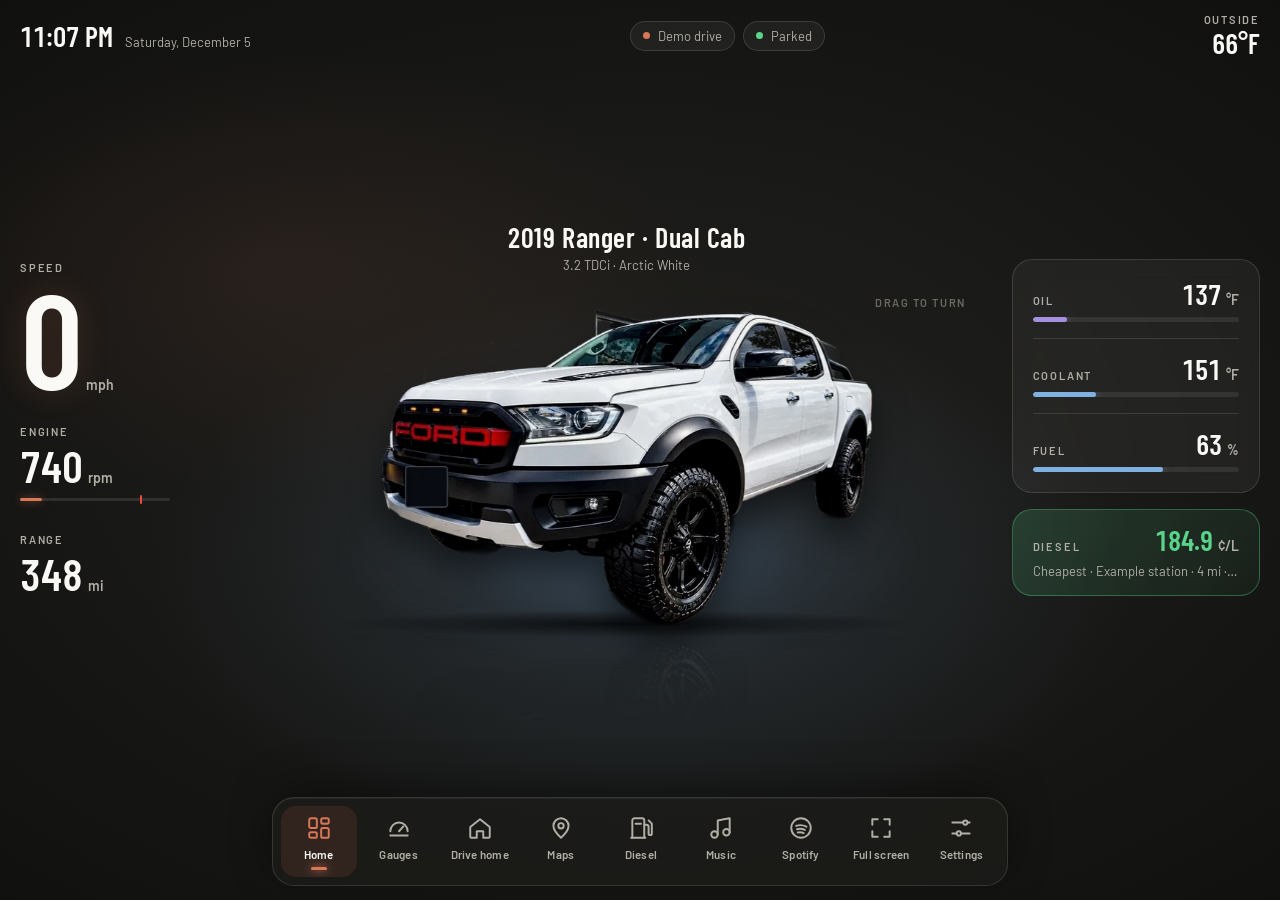
==== commit c6e16c50: "Dash: Anthropic palette with green, blue and purple roles Layout, materials and turntable unchanged." ====
--- a/dash/index.html
+++ b/dash/index.html
@@ -9,18 +9,21 @@
 <style>
 /* Layout: 8-column bento. Gauge cluster holds the left three columns at full height; flip cards and launch
    tiles fill the rest in mixed sizes. 4 columns under 1000px, 2 under 640px.
-   Palette matches the home screen: night = deep navy instrument glass with cool blue backlight; day = pale
-   blue-grey. The rev dial keeps its green, coral-red is danger, amber is caution.
-   Materials, all subtle: soft-touch grain on every surface, carbon weave behind the cluster, a brushed-metal
-   bezel around the rev dial, a faint gloss sheen on cards and a stitched seam along the cluster and strip. */
+   Palette: Anthropic. Night = charcoal #141413 with ivory type; day = ivory #faf9f5 on warm grey #e8e6dc.
+   Each colour has one job: clay orange #d97757 = things you tap, the active state and the trim stitching;
+   green = the rev dial and the cheapest diesel; blue = fluids and flow (fuel, coolant trend, boost, cold);
+   purple = engine oil. Red is danger, amber is caution.
+   Materials, all subtle: soft-touch grain, carbon weave behind the cluster, brushed bezel around the rev dial,
+   faint gloss on cards, orange stitched seams on the cluster and strip. */
 :root{
-  --bg:#040c18; --panel:#0a1a2e; --raise:#10253f; --line:#1a3150;
-  --fg:#e9f2ff; --muted:#8ea8cc; --dim:#4f6a91;
-  --accent:#4fb2ff; --accent-ink:#03111f; --glow:rgba(79,178,255,.13); --glow2:rgba(46,128,214,.10);
-  --ok:#5ad48a; --warn:#f2c94c; --crit:#ff5b52; --cold:#9db4ff; --dial:#5ad48a;
-  --sheen:rgba(140,190,255,.055); --hl:rgba(255,255,255,.06); --shade:rgba(0,0,0,.85);
-  --weave-a:rgba(140,190,255,.04); --weave-b:rgba(0,0,0,.32); --stitch:rgba(79,178,255,.32);
-  --metal-1:#16243a; --metal-2:#9bb2d2; --metal-3:#3a5373; --face:#061224; --face-hi:#0f2848;
+  --bg:#141413; --panel:#1c1c1a; --raise:#262624; --line:#33322e;
+  --fg:#faf9f5; --muted:#b0aea5; --dim:#6b6a63;
+  --accent:#d97757; --accent-ink:#141413; --glow:rgba(217,119,87,.11); --glow2:rgba(106,155,204,.09);
+  --dial:#5ad48a; --info:#7fb0e0; --oil:#a48fe0;
+  --ok:#8fb573; --warn:#e2b04f; --crit:#f2463f; --cold:#7fb0e0;
+  --sheen:rgba(250,249,245,.045); --hl:rgba(255,255,255,.05); --shade:rgba(0,0,0,.85);
+  --weave-a:rgba(250,249,245,.03); --weave-b:rgba(0,0,0,.35); --stitch:rgba(217,119,87,.4);
+  --metal-1:#2a2926; --metal-2:#cfccc2; --metal-3:#5d5b55; --face:#111110; --face-hi:#262521;
   --grain:url("data:image/svg+xml,%3Csvg xmlns='http://www.w3.org/2000/svg' width='180' height='180'%3E%3Cfilter id='n'%3E%3CfeTurbulence type='fractalNoise' baseFrequency='.85' numOctaves='2' stitchTiles='stitch'/%3E%3CfeColorMatrix values='0 0 0 0 1 0 0 0 0 1 0 0 0 0 1 0 0 0 .07 0'/%3E%3C/filter%3E%3Crect width='100%25' height='100%25' filter='url(%23n)'/%3E%3C/svg%3E");
   --f-display:"Barlow Condensed","Arial Narrow","Helvetica Neue",system-ui,sans-serif;
   --f-ui:"Barlow",-apple-system,system-ui,"Segoe UI",sans-serif;
@@ -29,25 +32,27 @@
 }
 @media (prefers-color-scheme: light){
   :root:not([data-theme="dark"]){
-    --bg:#e4ebf3; --panel:#f5f8fb; --raise:#ffffff; --line:#c9d6e4;
-    --fg:#08182b; --muted:#465f80; --dim:#8ea3bd;
-    --accent:#1769c4; --accent-ink:#ffffff; --glow:rgba(23,105,196,.10); --glow2:rgba(40,110,190,.07);
-    --ok:#1f8f4e; --warn:#9c6d00; --crit:#c92a24; --cold:#3b5bd6; --dial:#1f8f4e;
-    --sheen:rgba(255,255,255,.75); --hl:rgba(255,255,255,.95); --shade:rgba(15,40,80,.35);
-    --weave-a:rgba(8,24,43,.035); --weave-b:rgba(255,255,255,.55); --stitch:rgba(23,105,196,.32);
-    --metal-1:#a7b8cc; --metal-2:#f7fafd; --metal-3:#c6d3e2; --face:#eaf0f7; --face-hi:#ffffff;
+    --bg:#e8e6dc; --panel:#faf9f5; --raise:#ffffff; --line:#d4d1c5;
+    --fg:#141413; --muted:#5c5b55; --dim:#b0aea5;
+    --accent:#d97757; --accent-ink:#141413; --glow:rgba(217,119,87,.10); --glow2:rgba(106,155,204,.09);
+    --dial:#1f8f4e; --info:#3f74b0; --oil:#6b54c4;
+    --ok:#5f7a45; --warn:#a6760c; --crit:#c92a24; --cold:#3f74b0;
+    --sheen:rgba(255,255,255,.7); --hl:rgba(255,255,255,.95); --shade:rgba(60,50,30,.3);
+    --weave-a:rgba(20,20,19,.035); --weave-b:rgba(255,255,255,.55); --stitch:rgba(217,119,87,.45);
+    --metal-1:#b6b2a6; --metal-2:#fdfcf8; --metal-3:#d8d4c9; --face:#f1efe8; --face-hi:#ffffff;
     --grain:url("data:image/svg+xml,%3Csvg xmlns='http://www.w3.org/2000/svg' width='180' height='180'%3E%3Cfilter id='n'%3E%3CfeTurbulence type='fractalNoise' baseFrequency='.85' numOctaves='2' stitchTiles='stitch'/%3E%3CfeColorMatrix values='0 0 0 0 0 0 0 0 0 0 0 0 0 0 0.1 0 0 0 .06 0'/%3E%3C/filter%3E%3Crect width='100%25' height='100%25' filter='url(%23n)'/%3E%3C/svg%3E");
     color-scheme:light;
   }
 }
 :root[data-theme="light"]{
-  --bg:#e4ebf3; --panel:#f5f8fb; --raise:#ffffff; --line:#c9d6e4;
-    --fg:#08182b; --muted:#465f80; --dim:#8ea3bd;
-    --accent:#1769c4; --accent-ink:#ffffff; --glow:rgba(23,105,196,.10); --glow2:rgba(40,110,190,.07);
-    --ok:#1f8f4e; --warn:#9c6d00; --crit:#c92a24; --cold:#3b5bd6; --dial:#1f8f4e;
-    --sheen:rgba(255,255,255,.75); --hl:rgba(255,255,255,.95); --shade:rgba(15,40,80,.35);
-    --weave-a:rgba(8,24,43,.035); --weave-b:rgba(255,255,255,.55); --stitch:rgba(23,105,196,.32);
-    --metal-1:#a7b8cc; --metal-2:#f7fafd; --metal-3:#c6d3e2; --face:#eaf0f7; --face-hi:#ffffff;
+  --bg:#e8e6dc; --panel:#faf9f5; --raise:#ffffff; --line:#d4d1c5;
+    --fg:#141413; --muted:#5c5b55; --dim:#b0aea5;
+    --accent:#d97757; --accent-ink:#141413; --glow:rgba(217,119,87,.10); --glow2:rgba(106,155,204,.09);
+    --dial:#1f8f4e; --info:#3f74b0; --oil:#6b54c4;
+    --ok:#5f7a45; --warn:#a6760c; --crit:#c92a24; --cold:#3f74b0;
+    --sheen:rgba(255,255,255,.7); --hl:rgba(255,255,255,.95); --shade:rgba(60,50,30,.3);
+    --weave-a:rgba(20,20,19,.035); --weave-b:rgba(255,255,255,.55); --stitch:rgba(217,119,87,.45);
+    --metal-1:#b6b2a6; --metal-2:#fdfcf8; --metal-3:#d8d4c9; --face:#f1efe8; --face-hi:#ffffff;
     --grain:url("data:image/svg+xml,%3Csvg xmlns='http://www.w3.org/2000/svg' width='180' height='180'%3E%3Cfilter id='n'%3E%3CfeTurbulence type='fractalNoise' baseFrequency='.85' numOctaves='2' stitchTiles='stitch'/%3E%3CfeColorMatrix values='0 0 0 0 0 0 0 0 0 0 0 0 0 0 0.1 0 0 0 .06 0'/%3E%3C/filter%3E%3Crect width='100%25' height='100%25' filter='url(%23n)'/%3E%3C/svg%3E");
   color-scheme:light;
 }
@@ -144,7 +149,7 @@
 .barrow{display:grid;grid-template-columns:76px 1fr 84px;align-items:center;gap:12px}
 .meter{height:8px;border-radius:99px;background:var(--raise);overflow:hidden;position:relative}
 .meter i{position:absolute;inset:0 auto 0 0;width:0;background:var(--fg);border-radius:99px}
-.meter.boost i{background:var(--accent)}
+.meter.boost i{background:var(--info)}
 .barrow .val{font-family:var(--f-display);font-size:20px;font-weight:600;text-align:right;font-variant-numeric:tabular-nums}
 .barrow .val small,.big small{font-family:var(--f-ui);font-size:12px;color:var(--muted);font-weight:500;margin-left:3px}
 
@@ -182,7 +187,7 @@
 .tankwrap .col{display:flex;flex-direction:column;gap:8px;min-width:0}
 .tank{position:relative;margin-bottom:16px;border-radius:9px;background:var(--raise);overflow:hidden;min-height:90px}
 .tank .low{position:absolute;left:0;right:0;bottom:0;height:15%;background:color-mix(in srgb,var(--crit) 22%,transparent)}
-.tank .lvl{position:absolute;left:0;right:0;bottom:0;height:0;background:linear-gradient(to top,var(--muted),color-mix(in srgb,var(--muted) 45%,transparent));transition:height 1.2s cubic-bezier(.2,.8,.2,1)}
+.tank .lvl{position:absolute;left:0;right:0;bottom:0;height:0;background:linear-gradient(to top,var(--info),color-mix(in srgb,var(--info) 40%,transparent));transition:height 1.2s cubic-bezier(.2,.8,.2,1)}
 .tank .lvl::after{content:"";position:absolute;left:0;right:0;top:0;height:2px;background:var(--fg);opacity:.7}
 .flip[data-state="warn"] .tank .lvl{background:var(--warn)}
 .flip[data-state="crit"] .tank .lvl{background:var(--crit)}
@@ -195,10 +200,10 @@
 
 .spark{position:relative;flex:1;min-height:44px}
 .spark svg{position:absolute;inset:0;width:100%;height:100%}
-.spark .ln{fill:none;stroke:var(--accent);stroke-width:2;vector-effect:non-scaling-stroke;stroke-linejoin:round}
-.spark .ar{fill:color-mix(in srgb,var(--accent) 16%,transparent);stroke:none}
+.spark .ln{fill:none;stroke:var(--info);stroke-width:2;vector-effect:non-scaling-stroke;stroke-linejoin:round}
+.spark .ar{fill:color-mix(in srgb,var(--info) 16%,transparent);stroke:none}
 .spark .gr{stroke:var(--line);stroke-width:1;vector-effect:non-scaling-stroke;stroke-dasharray:2 4}
-.spark .end{position:absolute;width:9px;height:9px;border-radius:50%;background:var(--accent);box-shadow:0 0 0 4px color-mix(in srgb,var(--accent) 25%,transparent);transform:translate(-50%,-50%)}
+.spark .end{position:absolute;width:9px;height:9px;border-radius:50%;background:var(--info);box-shadow:0 0 0 4px color-mix(in srgb,var(--info) 25%,transparent);transform:translate(-50%,-50%)}
 .spark-meta{display:flex;flex-wrap:wrap;justify-content:space-between;gap:2px 8px;font-size:12px;color:var(--muted);padding-right:30px}
 
 /* oil temperature gauge */
@@ -207,7 +212,7 @@
 .o-track{fill:none;stroke:var(--raise);stroke-width:13;stroke-linecap:round}
 .o-band{fill:none;stroke:color-mix(in srgb,var(--ok) 55%,transparent);stroke-width:4;stroke-linecap:round}
 .o-hot{fill:none;stroke:var(--crit);stroke-width:4;stroke-linecap:round}
-.o-fill{fill:none;stroke:var(--accent);stroke-width:13;stroke-linecap:round;transition:stroke-dasharray .8s cubic-bezier(.2,.8,.2,1),stroke .3s}
+.o-fill{fill:none;stroke:var(--oil);stroke-width:13;stroke-linecap:round;transition:stroke-dasharray .8s cubic-bezier(.2,.8,.2,1),stroke .3s}
 .o-lab{fill:var(--muted);font-family:var(--f-display);font-size:12px;font-weight:600;text-anchor:middle}
 .oilg .read{position:absolute;left:0;right:0;bottom:4%;display:flex;justify-content:center;align-items:baseline;gap:3px}
 .oilg .read .num{font-size:25cqw;font-weight:600;line-height:.85}
@@ -215,10 +220,12 @@
 .flip[data-state="warn"] .o-fill{stroke:var(--warn)}
 .flip[data-state="crit"] .o-fill{stroke:var(--crit)}
 .flip[data-state="cold"] .o-fill{stroke:var(--cold)}
+#cardOil[data-state="cold"] .o-fill{stroke:var(--oil)}   /* oil keeps its purple while warming; the note says it is cold */
+#cardOil .lbl{color:color-mix(in srgb,var(--oil) 70%,var(--muted))}
 .flip[data-state="warn"] .oilg .num{color:var(--warn)}
 .flip[data-state="crit"] .oilg .num{color:var(--crit)}
 .svc{height:8px;border-radius:99px;background:var(--panel);overflow:hidden}
-.svc i{display:block;height:100%;width:0;background:var(--accent);border-radius:99px;transition:width .6s}
+.svc i{display:block;height:100%;width:0;background:var(--oil);border-radius:99px;transition:width .6s}
 .svc.over i{background:var(--crit)}
 .front .svc{background:var(--raise)}
 .svc-mini{display:grid;gap:7px;margin-top:4px}
@@ -312,14 +319,16 @@
    One committed night look (the reference HMI): deep navy glass, cool blue light, white truck.
    It stays dark in Day mode on purpose; the gauges view follows Day / Night / Auto. */
 .home{
-  --h-ink:#e9f2ff; --h-mut:#8ea8cc; --h-dim:#4f6a91; --h-glow:#4fb2ff; --h-glass:rgba(120,170,255,.07); --h-line:rgba(140,190,255,.16);
-  --h-ok:#5ad48a; --h-warn:#f2c94c; --h-crit:#ff5b52; --h-cold:#6aa8ff;
+  --h-ink:#faf9f5; --h-mut:#b0aea5; --h-dim:#6b6a63; --h-glow:#d97757; --h-blue:#7fb0e0; --h-purple:#a48fe0;
+  --h-glass:rgba(250,249,245,.05); --h-line:rgba(250,249,245,.12);
+  --h-ok:#5ad48a; --h-warn:#e2b04f; --h-crit:#f2463f; --h-cold:#7fb0e0;
   position:fixed;inset:0;z-index:15;display:grid;grid-template-rows:auto minmax(0,1fr) auto;gap:14px;
   padding-block:calc(14px + env(safe-area-inset-top,0px)) calc(14px + env(safe-area-inset-bottom,0px));
   padding-left:max(20px, env(safe-area-inset-left,0px));padding-right:max(20px, env(safe-area-inset-right,0px));
   background:
-    radial-gradient(60% 55% at 52% 60%, rgba(46,128,214,.35), transparent 70%),
-    radial-gradient(90% 80% at 50% 50%, #0a2547 0%, #061529 45%, #020812 100%);
+    radial-gradient(55% 45% at 50% 64%, rgba(106,155,204,.16), transparent 70%),
+    radial-gradient(45% 35% at 22% 30%, rgba(217,119,87,.08), transparent 70%),
+    radial-gradient(90% 80% at 50% 50%, #22211e 0%, #181816 45%, #0d0d0c 100%);
   color:var(--h-ink);overflow:hidden;color-scheme:dark;font-family:var(--f-ui)
 }
 body[data-view="gauges"] .home{display:none}
@@ -349,11 +358,11 @@
 .h-read{display:grid;gap:22px;align-content:center}
 .h-stat{display:grid;gap:6px}
 .h-stat .num{font-size:clamp(34px,3.6vw,52px);line-height:.9}
-.h-big .num{font-size:clamp(76px,9.5vw,148px);line-height:.82;letter-spacing:-.02em;text-shadow:0 0 28px rgba(79,178,255,.35)}
+.h-big .num{font-size:clamp(76px,9.5vw,148px);line-height:.82;letter-spacing:-.02em;text-shadow:0 0 28px rgba(217,119,87,.22)}
 
 .h-stage{position:relative;display:grid;justify-items:center;align-content:center;gap:10px;min-width:0;height:100%}
 .h-stage::before{content:"";position:absolute;left:8%;right:8%;bottom:16%;height:32%;border-radius:50%;
-  background:radial-gradient(closest-side, rgba(79,178,255,.32), rgba(79,178,255,.08) 60%, transparent);filter:blur(6px);pointer-events:none}
+  background:radial-gradient(closest-side, rgba(106,155,204,.26), rgba(106,155,204,.06) 60%, transparent);filter:blur(6px);pointer-events:none}
 .h-name{text-align:center;display:grid;gap:3px;position:relative}
 .h-name > span:first-child{font-family:var(--f-display);font-size:22px;font-weight:600;letter-spacing:.04em}
 .h-sub{font-size:12.5px;color:var(--h-mut)}
@@ -369,25 +378,27 @@
   -webkit-backdrop-filter:blur(10px);backdrop-filter:blur(10px)}
 .h-row{display:flex;justify-content:space-between;align-items:baseline;gap:8px}
 .h-tile .num{font-size:28px;line-height:1}
-.h-bar{height:5px;border-radius:99px;background:rgba(140,190,255,.12);overflow:hidden}
-.h-bar i{display:block;height:100%;width:0;border-radius:99px;background:var(--h-glow);box-shadow:0 0 10px var(--h-glow);transition:width .8s cubic-bezier(.2,.8,.2,1)}
+.h-bar{height:5px;border-radius:99px;background:rgba(250,249,245,.08);overflow:hidden}
+.h-bar i{display:block;height:100%;width:0;border-radius:99px;background:var(--bar, var(--h-glow));box-shadow:0 0 10px color-mix(in srgb, var(--bar, var(--h-glow)) 55%, transparent);transition:width .8s cubic-bezier(.2,.8,.2,1)}
 .h-tile[data-state="warn"] .h-bar i{background:var(--h-warn);box-shadow:none}
 .h-tile[data-state="warn"] .num{color:var(--h-warn)}
 .h-tile[data-state="crit"] .h-bar i{background:var(--h-crit);box-shadow:none}
 .h-tile[data-state="crit"] .num{color:var(--h-crit)}
 .h-tile[data-state="cold"] .h-bar i{background:var(--h-cold)}
+#hOil{--bar:var(--h-purple)} #hCool,#hFuel{--bar:var(--h-blue)}
+#hOil[data-state="cold"] .h-bar i{background:var(--h-purple)}
 .h-diesel{background:linear-gradient(135deg, rgba(90,212,138,.18), rgba(90,212,138,.05));border-color:rgba(90,212,138,.35)}
 .h-diesel .num{color:var(--h-ok)}
 .h-dsub{font-size:12.5px;color:var(--h-mut);white-space:nowrap;overflow:hidden;text-overflow:ellipsis}
 
-.h-dock{display:flex;justify-content:center;gap:6px;padding:8px;border-radius:22px;background:rgba(8,22,44,.72);border:1px solid var(--h-line);
+.h-dock{display:flex;justify-content:center;gap:6px;padding:8px;border-radius:22px;background:rgba(28,28,26,.8);border:1px solid var(--h-line);
   -webkit-backdrop-filter:blur(14px);backdrop-filter:blur(14px);box-shadow:0 -10px 40px rgba(0,0,0,.35), inset 0 1px 0 rgba(255,255,255,.05);
   overflow-x:auto;scrollbar-width:none;justify-self:center;max-width:100%}
 .h-dock::-webkit-scrollbar{display:none}
 .h-app{display:grid;justify-items:center;gap:5px;min-width:78px;padding:9px 10px 7px;border-radius:15px;border:0;background:transparent;
   color:var(--h-mut);text-decoration:none;font:600 11.5px var(--f-ui);letter-spacing:.02em;flex:none;transition:background .2s,color .2s,transform .15s}
 .h-app svg{width:26px;height:26px}
-.h-app:hover,.h-app:focus-visible{color:var(--h-ink);background:rgba(120,170,255,.10)}
+.h-app:hover,.h-app:focus-visible{color:var(--h-ink);background:rgba(250,249,245,.07)}
 .h-app:active{transform:scale(.94)}
 .h-app.is-on{color:var(--h-ink)}
 .h-app.is-on svg{color:var(--h-glow)}
@@ -424,9 +435,9 @@
 .h-read{gap:32px}
 .h-stat{gap:8px}
 .h-stat .num{font-size:44px}
-.h-big .num{font-size:clamp(88px,10.5vw,144px);text-shadow:0 0 32px rgba(79,178,255,.28)}
-.h-mini{position:relative;width:min(150px,100%);height:3px;border-radius:2px;background:rgba(140,190,255,.14);margin-top:4px}
-.h-mini i{position:absolute;inset:0 auto 0 0;width:0;border-radius:2px;background:var(--h-glow);box-shadow:0 0 8px rgba(79,178,255,.6)}
+.h-big .num{font-size:clamp(88px,10.5vw,144px);text-shadow:0 0 32px rgba(217,119,87,.2)}
+.h-mini{position:relative;width:min(150px,100%);height:3px;border-radius:2px;background:rgba(250,249,245,.1);margin-top:4px}
+.h-mini i{position:absolute;inset:0 auto 0 0;width:0;border-radius:2px;background:var(--h-glow);box-shadow:0 0 8px rgba(217,119,87,.55)}
 .h-mini b{position:absolute;top:-3px;width:2px;height:9px;border-radius:1px;background:var(--h-crit)}
 .h-mini.hot i{background:var(--h-crit);box-shadow:none}
 .h-stage{gap:16px}
@@ -441,7 +452,7 @@
 .h-diesel{padding:16px 20px;border-radius:20px}
 .h-dock{gap:4px;padding:8px}
 .h-app{min-width:76px;gap:6px}
-.h-app.is-on{background:rgba(120,170,255,.10)}
+.h-app.is-on{background:rgba(217,119,87,.12)}
 .h-app.is-on::after{content:"";width:16px;height:3px;border-radius:2px;background:var(--h-glow);box-shadow:0 0 8px var(--h-glow)}
 .h-app:not(.is-on)::after{content:"";height:3px}
 @media (max-width:820px){
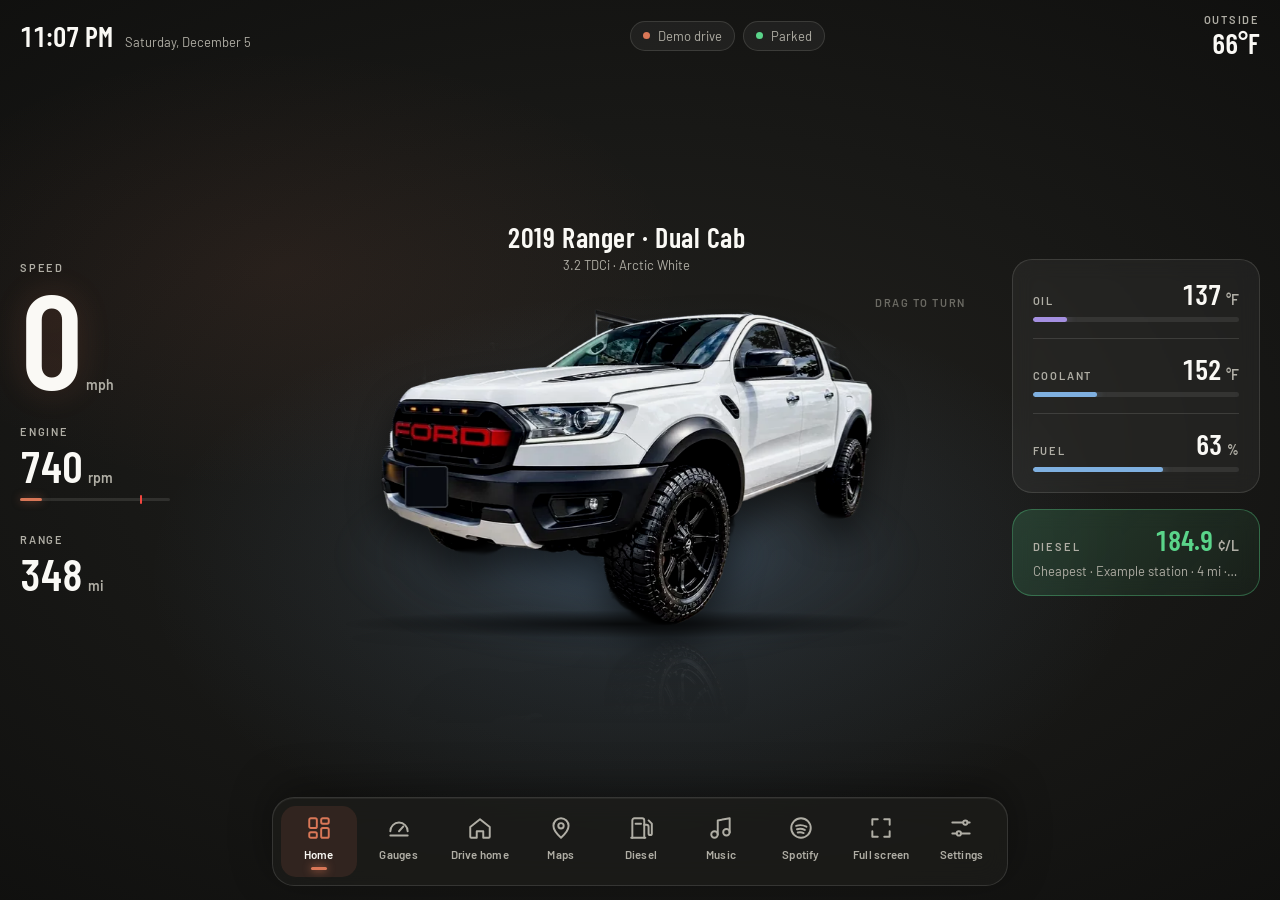
==== commit bb31ff12: "Dash: weather card, Gold Coast maps art, Surfline, background pulses - Weather card above engine oil" ====
--- a/dash/index.html
+++ b/dash/index.html
@@ -19,7 +19,7 @@
   --bg:#141413; --panel:#1c1c1a; --raise:#262624; --line:#33322e;
   --fg:#faf9f5; --muted:#b0aea5; --dim:#6b6a63;
   --accent:#d97757; --accent-ink:#141413; --glow:rgba(217,119,87,.11); --glow2:rgba(106,155,204,.09);
-  --dial:#5ad48a; --info:#7fb0e0; --oil:#a48fe0;
+  --dial:#5ad48a; --info:#7fb0e0; --oil:#a48fe0; --apps:#a9cdf2; --pa:.15;
   --ok:#8fb573; --warn:#e2b04f; --crit:#f2463f; --cold:#7fb0e0;
   --sheen:rgba(250,249,245,.045); --hl:rgba(255,255,255,.05); --shade:rgba(0,0,0,.85);
   --weave-a:rgba(250,249,245,.03); --weave-b:rgba(0,0,0,.35); --stitch:rgba(217,119,87,.4);
@@ -35,7 +35,7 @@
     --bg:#e8e6dc; --panel:#faf9f5; --raise:#ffffff; --line:#d4d1c5;
     --fg:#141413; --muted:#5c5b55; --dim:#b0aea5;
     --accent:#d97757; --accent-ink:#141413; --glow:rgba(217,119,87,.10); --glow2:rgba(106,155,204,.09);
-    --dial:#1f8f4e; --info:#3f74b0; --oil:#6b54c4;
+    --dial:#1f8f4e; --info:#3f74b0; --oil:#6b54c4; --apps:#3d78b8; --pa:.13;
     --ok:#5f7a45; --warn:#a6760c; --crit:#c92a24; --cold:#3f74b0;
     --sheen:rgba(255,255,255,.7); --hl:rgba(255,255,255,.95); --shade:rgba(60,50,30,.3);
     --weave-a:rgba(20,20,19,.035); --weave-b:rgba(255,255,255,.55); --stitch:rgba(217,119,87,.45);
@@ -48,7 +48,7 @@
   --bg:#e8e6dc; --panel:#faf9f5; --raise:#ffffff; --line:#d4d1c5;
     --fg:#141413; --muted:#5c5b55; --dim:#b0aea5;
     --accent:#d97757; --accent-ink:#141413; --glow:rgba(217,119,87,.10); --glow2:rgba(106,155,204,.09);
-    --dial:#1f8f4e; --info:#3f74b0; --oil:#6b54c4;
+    --dial:#1f8f4e; --info:#3f74b0; --oil:#6b54c4; --apps:#3d78b8; --pa:.13;
     --ok:#5f7a45; --warn:#a6760c; --crit:#c92a24; --cold:#3f74b0;
     --sheen:rgba(255,255,255,.7); --hl:rgba(255,255,255,.95); --shade:rgba(60,50,30,.3);
     --weave-a:rgba(20,20,19,.035); --weave-b:rgba(255,255,255,.55); --stitch:rgba(217,119,87,.45);
@@ -72,7 +72,7 @@
 button{cursor:pointer}
 :focus-visible{outline:2px solid var(--accent);outline-offset:2px}
 
-.app{min-height:100%;display:grid;grid-template-rows:auto 1fr auto;gap:var(--gap)}
+.app{position:relative;z-index:1;min-height:100%;display:grid;grid-template-rows:auto 1fr auto;gap:var(--gap)}
 .lbl{font-size:12px;font-weight:600;letter-spacing:.14em;text-transform:uppercase;color:var(--muted)}
 .num{font-family:var(--f-display);font-variant-numeric:tabular-nums}
 
@@ -107,12 +107,12 @@
   grid-template-columns:repeat(8,minmax(0,1fr));
   grid-template-rows:repeat(3,minmax(168px,1fr));
   grid-template-areas:
-    "clu clu clu gas gas oil oil cool"
+    "clu clu clu gas gas wx wx cool"
     "clu clu clu fuel home oil oil batt"
     "clu clu clu fuel trip trip maps dock";
 }
 .a-clu{grid-area:clu}.a-cool{grid-area:cool}.a-fuel{grid-area:fuel}.a-batt{grid-area:batt}.a-trip{grid-area:trip}
-.a-home{grid-area:home}.a-maps{grid-area:maps}.a-dock{grid-area:dock}.a-oil{grid-area:oil}.a-gas{grid-area:gas}
+.a-home{grid-area:home}.a-maps{grid-area:maps}.a-dock{grid-area:dock}.a-oil{grid-area:oil}.a-gas{grid-area:gas}.a-wx{grid-area:wx}
 .panel{background:var(--panel);border:1px solid var(--line);border-radius:var(--r-lg)}
 
 /* cluster with slow caustic light */
@@ -311,8 +311,52 @@
 .note[data-sev="err"]{color:var(--crit)}
 
 @media (min-width:1001px) and (min-height:640px){
-  .app{height:100%}
+  /* gauges take two thirds of the height, the app row the last third */
+  .app{height:100%;grid-template-rows:auto minmax(0,2fr) minmax(0,1fr) auto}
   .bento{grid-template-rows:repeat(3,minmax(0,1fr))}
+  .cluster{container-type:size;padding-block:12px;gap:10px}
+  .gauge{width:min(calc(100cqw - 36px), calc(100cqh - 96px), 520px)}
+  .face{padding:12px 14px;gap:6px}
+  .big .num{font-size:clamp(32px,3.4vw,50px)}
+  .gas .price .num{font-size:clamp(38px,4.2vw,58px)}
+  .trip-front .big .num{font-size:clamp(32px,3.4vw,48px)}
+  .kv .num{font-size:clamp(20px,2vw,28px)}
+  .a-cool .vs,.a-batt .vs,.gas .where,.gas .meta{white-space:nowrap;overflow:hidden;text-overflow:ellipsis}
+  .launch{padding:12px}
+  .launch.primary .t{font-size:24px}
+  .launch .ic{width:36px;height:36px}
+  .dock a{padding:4px 8px}
+  .trip-front .big .num{font-size:clamp(28px,3vw,42px)}
+  .trip-front .kv{margin-top:0;gap:4px 14px}
+  .trip-front .kv .num{font-size:22px}
+  .gas .go{min-height:46px;padding:8px 12px}
+  .gas .alt:nth-child(n+2){display:none}
+  .a-oil .oilg{max-width:86%}
+  .svc-mini{gap:5px;margin-top:0}
+  .svc-mini .num{font-size:17px}
+  .spark{min-height:28px}
+  #cardTrip .back .vs{display:none}
+  #cardTrip .kv{grid-template-columns:repeat(3,minmax(0,1fr))}
+  #tripReset{padding:0!important}
+  .a-oil .front{display:grid;grid-template-columns:auto minmax(0,1fr);grid-template-rows:auto minmax(0,1fr) auto;
+    grid-template-areas:"fh fh" "g s" "n n";column-gap:16px;row-gap:4px}
+  .a-oil .front > .fh{grid-area:fh}
+  .a-oil .front .oilg{grid-area:g;align-self:end;height:100%;width:auto;aspect-ratio:220/140;max-width:150px!important;margin:0!important}
+  .a-oil .front .oilg svg{height:100%;width:100%}
+  .a-oil .front .svc-mini{grid-area:s;align-self:center}
+  .a-oil .front #oilNote{grid-area:n;padding-right:26px;font-size:12px;white-space:nowrap;overflow:hidden;text-overflow:ellipsis}
+  .a-oil .front .svc-mini > .fh{flex-direction:column;align-items:flex-start;gap:2px}
+  .a-oil .back .vs{white-space:nowrap;overflow:hidden;text-overflow:ellipsis}
+  .wx-h{gap:2px}
+  .wx-h svg{width:20px;height:20px}
+  .wx-h b{font-size:16px}
+  .wx-h em{min-height:0;font-size:10px;line-height:1}
+  .a-wx .back{gap:4px}
+  .wx-h small{font-size:11px}
+  .a-oil .back .kv{display:none}
+  .a-oil .back .big .num{font-size:clamp(28px,3vw,42px)}
+  .gas .go{min-height:40px;padding:6px 12px}
+  .gas .go b{font-size:15px}
 }
 
 /* ================= home screen =================
@@ -496,19 +540,103 @@
 .g-tick.minor{stroke:var(--dim);stroke-width:1;opacity:.55}
 .g-lab{filter:drop-shadow(0 0 4px var(--glow))}
 
+
+
+/* ---------- Gold Coast maps card ---------- */
+.launch.gc{position:relative;overflow:hidden;color:#faf9f5;border-color:transparent;background-color:#1e2433}
+.gc-art{position:absolute;inset:0;width:100%;height:100%;z-index:0}
+.launch.gc::after{content:"";position:absolute;inset:0;z-index:0;background:linear-gradient(180deg, rgba(20,20,19,0) 35%, rgba(20,20,19,.72));pointer-events:none}
+.launch.gc > span{position:relative;z-index:1}
+.launch.gc .ic{background:rgba(20,20,19,.45);-webkit-backdrop-filter:blur(6px);backdrop-filter:blur(6px);color:#faf9f5}
+.launch.gc .s{color:rgba(250,249,245,.78)}
+.launch.gc .t{text-shadow:0 1px 8px rgba(0,0,0,.5)}
+
+/* ---------- weather card: sky follows the conditions, like a weather app ---------- */
+.wx .face.front{color:#fff;border-color:transparent;justify-content:space-between;
+  background-image:linear-gradient(180deg, rgba(255,255,255,.12), transparent 45%), var(--sky), var(--grain)}
+.wx[data-sky="day-clear"]  {--sky:linear-gradient(180deg,#2f6db5 0%,#6ea6dc 100%)}
+.wx[data-sky="day-cloud"]  {--sky:linear-gradient(180deg,#56687f 0%,#93a3b6 100%)}
+.wx[data-sky="rain"]       {--sky:linear-gradient(180deg,#38465a 0%,#64748a 100%)}
+.wx[data-sky="storm"]      {--sky:linear-gradient(180deg,#262a39 0%,#4b4a63 100%)}
+.wx[data-sky="night-clear"]{--sky:linear-gradient(180deg,#0b1730 0%,#22365a 100%)}
+.wx[data-sky="night-cloud"]{--sky:linear-gradient(180deg,#1b212d 0%,#3a4354 100%)}
+.wx-top,.wx-sub{display:flex;justify-content:space-between;align-items:center;gap:8px}
+.wx-place{font-size:14px;font-weight:600;letter-spacing:.01em}
+.wx .tag{background:rgba(255,255,255,.18);color:rgba(255,255,255,.85)}
+.wx-main{display:flex;align-items:center;justify-content:space-between;gap:8px}
+.wx-temp{font-size:clamp(42px,4.6vw,64px);font-weight:500;line-height:.9;letter-spacing:-.02em}
+.wx-ic svg{width:clamp(36px,3.8vw,52px);height:auto;display:block;filter:drop-shadow(0 2px 6px rgba(0,0,0,.25))}
+.wx-sub{font-size:13px;font-weight:500;color:rgba(255,255,255,.88);padding-right:26px}
+.wx-sub span:first-child{white-space:nowrap;overflow:hidden;text-overflow:ellipsis}
+.wx-sub span:last-child{white-space:nowrap}
+.wx-rain{font-size:12px;color:var(--muted)}
+.wx-hours{display:grid;grid-template-columns:repeat(6,minmax(0,1fr));gap:4px;margin-top:auto;padding-right:22px}
+.wx-h{display:grid;justify-items:center;gap:4px}
+.wx-h small{font-size:11.5px;color:var(--muted);font-weight:600}
+.wx-h svg{width:22px;height:22px;color:var(--info)}
+.wx-h b{font-family:var(--f-display);font-size:18px;font-weight:600}
+.wx-h em{font-style:normal;font-size:10.5px;color:var(--info);min-height:12px}
+
+
+/* ---------- background pulses: wide soft bands of light drifting behind the gauges, one palette tint at a time ---------- */
+.aurora{position:fixed;inset:0;z-index:0;overflow:hidden;pointer-events:none}
+.aurora i{position:absolute;left:50%;top:50%;width:110vmax;height:34vmax;border-radius:50%;opacity:0;
+  background:radial-gradient(closest-side, var(--c), transparent);animation:pulse var(--d) ease-in-out infinite var(--delay);will-change:transform,opacity}
+.aurora i:nth-child(1){--c:rgba(217,119,87,var(--pa)); --d:24s;--delay:0s;  --r:-14deg}
+.aurora i:nth-child(2){--c:rgba(106,155,204,var(--pa));--d:28s;--delay:-7s; --r:9deg}
+.aurora i:nth-child(3){--c:rgba(90,212,138,var(--pa)); --d:26s;--delay:-13s;--r:-5deg}
+.aurora i:nth-child(4){--c:rgba(164,143,224,var(--pa));--d:30s;--delay:-20s;--r:16deg}
+@keyframes pulse{
+  0%  {opacity:0;  transform:translate(-95%,-5%)  rotate(var(--r)) scaleY(.55)}
+  30% {opacity:1}
+  50% {opacity:.75;transform:translate(-50%,-62%) rotate(calc(var(--r) * -1)) scaleY(1)}
+  70% {opacity:1}
+  100%{opacity:0;  transform:translate(-5%,-30%)  rotate(var(--r)) scaleY(.55)}
+}
+@media (prefers-reduced-motion:reduce){
+  .aurora i{animation:none;opacity:.6;transform:translate(-50%,-50%) rotate(var(--r))}
+  .aurora i:nth-child(2),.aurora i:nth-child(4){display:none}
+}
+body[data-view="home"] .aurora{display:none}
+/* panels become faintly translucent so the pulses read through them, like tinted glass */
+.panel, .face:not(.back), .strip, .launch:not(.primary):not(.gc){background-color:color-mix(in srgb, var(--panel) 84%, transparent)}
+.face.back{background-color:color-mix(in srgb, var(--raise) 92%, transparent)}
+
+/* ---------- app row: brand marks in light blue, evenly spaced, generous air ---------- */
+.apps{display:grid;grid-template-columns:repeat(9,minmax(0,1fr));align-items:center;justify-items:center;gap:8px;
+  padding-block:clamp(14px,2.6vh,28px);padding-inline:clamp(16px,3vw,44px);min-height:0}
+.app-link{display:grid;justify-items:center;gap:10px;padding:10px 6px;border:0;background:none;border-radius:20px;
+  color:var(--apps);text-decoration:none;font:inherit;min-width:0;width:100%;max-width:120px;transition:transform .15s ease}
+.app-ic{width:clamp(52px,6.2vw,76px);aspect-ratio:1;border-radius:24%;display:grid;place-items:center;
+  background:color-mix(in srgb,var(--apps) 9%,var(--raise));border:1px solid color-mix(in srgb,var(--apps) 22%,transparent);
+  box-shadow:inset 0 1px 0 var(--hl), 0 12px 24px -18px var(--shade);transition:background .2s,border-color .2s,box-shadow .2s}
+.app-ic svg{width:44%;height:44%}
+.app-name{font-size:12.5px;font-weight:600;letter-spacing:.02em;color:var(--muted);white-space:nowrap}
+.app-link:hover .app-ic,.app-link:focus-visible .app-ic{background:color-mix(in srgb,var(--apps) 16%,var(--raise));border-color:color-mix(in srgb,var(--apps) 45%,transparent);
+  box-shadow:inset 0 1px 0 var(--hl), 0 0 0 4px color-mix(in srgb,var(--apps) 10%,transparent)}
+.app-link:active{transform:scale(.94)}
+.app-link:focus-visible{outline:none}
+.toast{position:fixed;left:50%;bottom:calc(84px + env(safe-area-inset-bottom,0px));transform:translateX(-50%);z-index:30;
+  max-width:min(520px,calc(100% - 32px));padding:12px 18px;border-radius:14px;background:var(--fg);color:var(--bg);font-size:14px;line-height:1.4;
+  box-shadow:0 16px 40px -12px var(--shade);animation:toast-in .25s cubic-bezier(.2,.8,.2,1)}
+@keyframes toast-in{from{opacity:0;transform:translate(-50%,8px)}}
+@media (max-width:1000px){ .apps{grid-template-columns:repeat(5,minmax(0,1fr));row-gap:16px} }
+@media (max-width:640px){ .apps{grid-template-columns:repeat(3,minmax(0,1fr))} }
+
 @media (max-width:1000px){
   .bento{grid-template-columns:repeat(4,minmax(0,1fr));grid-template-rows:auto;grid-auto-rows:minmax(160px,auto);
     grid-template-areas:
       "clu clu clu clu"
-      "gas gas home maps"
+      "gas gas wx wx"
       "oil oil cool batt"
       "oil oil fuel fuel"
-      "trip trip dock dock";}
+      "trip trip home maps"
+      "dock dock dock dock";}
   .gauge{width:min(100%,440px)}
 }
 @media (max-width:640px){
   .bento{grid-template-columns:repeat(2,minmax(0,1fr));
-    grid-template-areas:"clu clu" "gas gas" "oil oil" "cool batt" "fuel fuel" "trip trip" "home maps" "dock dock";}
+    grid-template-areas:"clu clu" "gas gas" "wx wx" "oil oil" "cool batt" "fuel fuel" "trip trip" "home maps" "dock dock";}
   .flip{touch-action:pan-y}
   .clock{font-size:28px}
   .theme-seg span{display:none}
@@ -521,6 +649,7 @@
 }
 </style>
 
+<div class="aurora" aria-hidden="true"><i></i><i></i><i></i><i></i></div>
 <div class="app" id="app" data-moving="false" data-live="false">
   <header class="bar">
     <div class="ident">
@@ -603,6 +732,22 @@
       <span class="pips" aria-hidden="true"><i></i><i></i></span>
     </div>
 
+    <!-- weather -->
+    <div class="flip wx a-wx" id="cardWx" data-face="0" data-state="ok" data-sky="day-clear" tabindex="0" role="button" aria-label="Weather. Flick or tap for the next six hours.">
+      <div class="spin">
+        <div class="face front">
+          <div class="wx-top"><span class="wx-place" id="wxPlace">Gold Coast</span><span class="tag" id="wxTag">Example</span></div>
+          <div class="wx-main"><span class="num wx-temp" id="wxTemp">—</span><span class="wx-ic" id="wxIcon"></span></div>
+          <div class="wx-sub"><span id="wxCond">Loading forecast…</span><span id="wxHL"></span></div>
+        </div>
+        <div class="face back">
+          <div class="fh"><span class="lbl">Next 6 hours</span><span class="wx-rain" id="wxRain"></span></div>
+          <div class="wx-hours" id="wxHours"></div>
+        </div>
+      </div>
+      <span class="pips" aria-hidden="true"><i></i><i></i></span>
+    </div>
+
     <!-- engine oil -->
     <div class="flip a-oil" id="cardOil" data-face="0" data-state="none" tabindex="0" role="button" aria-label="Engine oil. Flick or tap for oil change.">
       <div class="spin">
@@ -735,15 +880,45 @@
       <span class="ic"><svg viewBox="0 0 24 24" fill="none" stroke="currentColor" stroke-width="2" stroke-linejoin="round"><path d="M3 11l9-7 9 7v9a1 1 0 0 1-1 1h-5v-6H9v6H4a1 1 0 0 1-1-1z"/></svg></span>
       <span><div class="t">Go home</div><div class="s" id="homeSub">Set your address in settings</div></span>
     </a>
-    <a class="launch a-maps" href="https://www.google.com/maps/@?api=1&amp;map_action=map" target="_blank" rel="noopener">
+    <a class="launch a-maps gc" href="https://www.google.com/maps/@?api=1&amp;map_action=map" target="_blank" rel="noopener" aria-label="Google Maps">
+      <svg class="gc-art" viewBox="0 0 200 200" preserveAspectRatio="xMidYMid slice" aria-hidden="true">
+        <defs>
+          <linearGradient id="gcSky" x1="0" y1="0" x2="0" y2="1"><stop offset="0" stop-color="#1e2433"/><stop offset=".45" stop-color="#5b4f6e"/><stop offset=".72" stop-color="#c9775a"/><stop offset=".8" stop-color="#eba06f"/></linearGradient>
+          <linearGradient id="gcSea" x1="0" y1="0" x2="0" y2="1"><stop offset="0" stop-color="#3a4a66"/><stop offset="1" stop-color="#121722"/></linearGradient>
+          <radialGradient id="gcSun"><stop offset="0" stop-color="#ffd2a1"/><stop offset=".4" stop-color="#f3a46e" stop-opacity=".8"/><stop offset="1" stop-color="#f3a46e" stop-opacity="0"/></radialGradient>
+        </defs>
+        <rect width="200" height="140" fill="url(#gcSky)"/>
+        <circle cx="150" cy="122" r="34" fill="url(#gcSun)"/>
+        <g fill="#191a20"><rect x="14" y="74" width="8" height="58" rx="1"/><rect x="24" y="86" width="8" height="46" rx="1"/><rect x="33" y="68" width="8" height="64" rx="1"/><rect x="43" y="80" width="8" height="52" rx="1"/><rect x="52" y="60" width="8" height="72" rx="1"/><rect x="62" y="72" width="8" height="60" rx="1"/><rect x="71" y="48" width="8" height="84" rx="1"/><rect x="80" y="66" width="8" height="66" rx="1"/><rect x="98" y="56" width="8" height="76" rx="1"/><rect x="108" y="40" width="8" height="92" rx="1"/><rect x="118" y="64" width="8" height="68" rx="1"/><rect x="127" y="74" width="8" height="58" rx="1"/><rect x="136" y="58" width="8" height="74" rx="1"/><rect x="146" y="82" width="8" height="50" rx="1"/><rect x="155" y="70" width="8" height="62" rx="1"/><rect x="165" y="88" width="8" height="44" rx="1"/><rect x="174" y="78" width="8" height="54" rx="1"/><rect x="184" y="94" width="8" height="38" rx="1"/><path d="M88 132 V40 L91 30 L93 30 L96 40 V132 Z"/><path d="M92 30 V8" stroke="#141413" stroke-width="1.6"/><path d="M99 132 V58 Q103 50 107 58 V132 Z"/></g>
+        <g fill="#f4c98d" opacity=".75"><rect x="17.0" y="87.2" width="1.6" height="1.6"/><rect x="18.4" y="83.5" width="1.6" height="1.6"/><rect x="17.9" y="97.6" width="1.6" height="1.6"/><rect x="25.8" y="110.3" width="1.6" height="1.6"/><rect x="25.7" y="107.6" width="1.6" height="1.6"/><rect x="34.8" y="78.9" width="1.6" height="1.6"/><rect x="36.4" y="118.7" width="1.6" height="1.6"/><rect x="35.1" y="86.1" width="1.6" height="1.6"/><rect x="47.3" y="125.8" width="1.6" height="1.6"/><rect x="47.1" y="102.7" width="1.6" height="1.6"/><rect x="57.9" y="68.9" width="1.6" height="1.6"/><rect x="57.4" y="84.0" width="1.6" height="1.6"/><rect x="54.1" y="73.3" width="1.6" height="1.6"/><rect x="54.9" y="116.6" width="1.6" height="1.6"/><rect x="64.3" y="107.1" width="1.6" height="1.6"/><rect x="66.4" y="96.6" width="1.6" height="1.6"/><rect x="66.0" y="81.1" width="1.6" height="1.6"/><rect x="72.8" y="69.2" width="1.6" height="1.6"/><rect x="75.6" y="85.6" width="1.6" height="1.6"/><rect x="73.9" y="97.3" width="1.6" height="1.6"/><rect x="74.5" y="76.2" width="1.6" height="1.6"/><rect x="85.1" y="111.1" width="1.6" height="1.6"/><rect x="82.6" y="104.2" width="1.6" height="1.6"/><rect x="83.9" y="121.0" width="1.6" height="1.6"/><rect x="102.8" y="81.0" width="1.6" height="1.6"/><rect x="103.9" y="69.8" width="1.6" height="1.6"/><rect x="101.4" y="112.0" width="1.6" height="1.6"/><rect x="100.2" y="94.3" width="1.6" height="1.6"/><rect x="109.7" y="100.8" width="1.6" height="1.6"/><rect x="112.9" y="93.0" width="1.6" height="1.6"/><rect x="113.4" y="71.7" width="1.6" height="1.6"/><rect x="112.6" y="94.7" width="1.6" height="1.6"/><rect x="112.1" y="83.4" width="1.6" height="1.6"/><rect x="123.3" y="124.8" width="1.6" height="1.6"/><rect x="121.6" y="108.5" width="1.6" height="1.6"/><rect x="119.8" y="110.7" width="1.6" height="1.6"/><rect x="131.4" y="127.7" width="1.6" height="1.6"/><rect x="132.2" y="93.7" width="1.6" height="1.6"/><rect x="130.2" y="112.1" width="1.6" height="1.6"/><rect x="137.6" y="93.5" width="1.6" height="1.6"/><rect x="138.3" y="71.5" width="1.6" height="1.6"/><rect x="137.8" y="113.2" width="1.6" height="1.6"/><rect x="138.1" y="79.8" width="1.6" height="1.6"/><rect x="149.3" y="122.9" width="1.6" height="1.6"/><rect x="147.9" y="106.0" width="1.6" height="1.6"/><rect x="159.0" y="121.9" width="1.6" height="1.6"/><rect x="160.2" y="120.9" width="1.6" height="1.6"/><rect x="157.8" y="97.6" width="1.6" height="1.6"/><rect x="168.1" y="124.1" width="1.6" height="1.6"/><rect x="170.8" y="99.1" width="1.6" height="1.6"/><rect x="176.3" y="94.2" width="1.6" height="1.6"/><rect x="176.6" y="105.3" width="1.6" height="1.6"/><rect x="178.2" y="95.6" width="1.6" height="1.6"/><rect x="185.5" y="111.7" width="1.6" height="1.6"/><rect x="187.2" y="115.9" width="1.6" height="1.6"/><rect x="93.8" y="102.6" width="1.6" height="1.6"/><rect x="91.8" y="96.6" width="1.6" height="1.6"/><rect x="92.5" y="50.4" width="1.6" height="1.6"/><rect x="93.5" y="110.0" width="1.6" height="1.6"/><rect x="93.4" y="111.4" width="1.6" height="1.6"/><rect x="102.3" y="89.5" width="1.6" height="1.6"/><rect x="101.0" y="104.6" width="1.6" height="1.6"/><rect x="100.8" y="68.3" width="1.6" height="1.6"/><rect x="101.4" y="74.4" width="1.6" height="1.6"/></g>
+        <path d="M0 132 H200 V141 Q150 138 100 141 T0 140 Z" fill="#b99269"/>
+        <rect y="140" width="200" height="60" fill="url(#gcSea)"/>
+        <g stroke="#f3b07a" stroke-linecap="round" opacity=".6"><path d="M140 150 h22M136 158 h30M144 166 h16" stroke-width="1.6"/></g>
+        <g fill="none" stroke="#ffffff" stroke-opacity=".28" stroke-width="1.2" stroke-linecap="round">
+          <path d="M0 146 q10 -3 20 0 t20 0 t20 0 t20 0 t20 0 t20 0 t20 0 t20 0 t20 0 t20 0"/>
+          <path d="M0 156 q10 -3 20 0 t20 0 t20 0 t20 0 t20 0 t20 0 t20 0 t20 0 t20 0 t20 0" stroke-opacity=".16"/>
+        </g>
+      </svg>
       <span class="ic"><svg viewBox="0 0 24 24" fill="none" stroke="currentColor" stroke-width="2" stroke-linecap="round"><path d="M12 21s-7-6.2-7-11a7 7 0 0 1 14 0c0 4.8-7 11-7 11z"/><circle cx="12" cy="10" r="2.5"/></svg></span>
-      <span><div class="t">Google Maps</div><div class="s">Traffic, search</div></span>
+      <span><div class="t">Google Maps</div><div class="s">Gold Coast</div></span>
     </a>
     <nav class="panel dock a-dock" aria-label="Music">
       <a href="https://music.apple.com/" target="_blank" rel="noopener"><span class="ic"><svg viewBox="0 0 24 24" fill="none" stroke="currentColor" stroke-width="2" stroke-linecap="round"><path d="M9 18V5l11-2v13"/><circle cx="6" cy="18" r="3"/><circle cx="17" cy="16" r="3"/></svg></span>Music</a>
-      <a href="https://open.spotify.com/" target="_blank" rel="noopener"><span class="ic"><svg viewBox="0 0 24 24" fill="none" stroke="currentColor" stroke-width="2" stroke-linecap="round"><path d="M4 9c5-2 11-1.5 16 1M5.5 13c4-1.4 9-1 13 .8M7 16.8c3.3-1 6.8-.7 9.8.7"/></svg></span>Spotify</a>
+      <a href="https://podcasts.apple.com/" target="_blank" rel="noopener"><span class="ic"><svg viewBox="0 0 24 24" fill="none" stroke="currentColor" stroke-width="2" stroke-linecap="round"><circle cx="12" cy="11" r="3"/><path d="M12 14v7"/><path d="M7.8 15.5a6 6 0 1 1 8.4 0"/><path d="M5 18.3a9.5 9.5 0 1 1 14 0"/></svg></span>Podcasts</a>
     </nav>
   </main>
+
+  <nav class="apps panel" aria-label="Apps">
+    <a class="app-link" href="https://open.spotify.com/" target="_blank" rel="noopener"><span class="app-ic"><svg viewBox="0 0 24 24" fill="currentColor" aria-hidden="true"><path d="M12 0C5.4 0 0 5.4 0 12s5.4 12 12 12 12-5.4 12-12S18.66 0 12 0zm5.521 17.34c-.24.359-.66.48-1.021.24-2.82-1.74-6.36-2.101-10.561-1.141-.418.122-.779-.179-.899-.539-.12-.421.18-.78.54-.9 4.56-1.021 8.52-.6 11.64 1.32.42.18.479.659.301 1.02zm1.44-3.3c-.301.42-.841.6-1.262.3-3.239-1.98-8.159-2.58-11.939-1.38-.479.12-1.02-.12-1.14-.6-.12-.48.12-1.021.6-1.141C9.6 9.9 15 10.561 18.72 12.84c.361.181.54.78.241 1.2zm.12-3.36C15.24 8.4 8.82 8.16 5.16 9.301c-.6.179-1.2-.181-1.38-.721-.18-.601.18-1.2.72-1.381 4.26-1.26 11.28-1.02 15.721 1.621.539.3.719 1.02.419 1.56-.299.421-1.02.599-1.559.3z"/></svg></span><span class="app-name">Spotify</span></a>
+    <a class="app-link" href="https://www.youtube.com/" target="_blank" rel="noopener"><span class="app-ic"><svg viewBox="0 0 24 24" fill="currentColor" aria-hidden="true"><path d="M23.498 6.186a3.016 3.016 0 0 0-2.122-2.136C19.505 3.545 12 3.545 12 3.545s-7.505 0-9.377.505A3.017 3.017 0 0 0 .502 6.186C0 8.07 0 12 0 12s0 3.93.502 5.814a3.016 3.016 0 0 0 2.122 2.136c1.871.505 9.376.505 9.376.505s7.505 0 9.377-.505a3.015 3.015 0 0 0 2.122-2.136C24 15.93 24 12 24 12s0-3.93-.502-5.814zM9.545 15.568V8.432L15.818 12l-6.273 3.568z"/></svg></span><span class="app-name">YouTube</span></a>
+    <a class="app-link" href="https://www.bitchute.com/" target="_blank" rel="noopener"><span class="app-ic"><svg viewBox="0 0 24 24" fill="none" stroke="currentColor" stroke-width="1.8" stroke-linecap="round" stroke-linejoin="round" aria-hidden="true"><rect x="3" y="4" width="18" height="16" rx="4"/><path d="M10 9v6l5-3z" fill="currentColor"/><path d="M7 4l-2-2M17 4l2-2"/></svg></span><span class="app-name">BitChute</span></a>
+    <a class="app-link" href="https://wa.me/" target="_blank" rel="noopener"><span class="app-ic"><svg viewBox="0 0 24 24" fill="currentColor" aria-hidden="true"><path d="M17.472 14.382c-.297-.149-1.758-.867-2.03-.967-.273-.099-.471-.148-.67.15-.197.297-.767.966-.94 1.164-.173.199-.347.223-.644.075-.297-.15-1.255-.463-2.39-1.475-.883-.788-1.48-1.761-1.653-2.059-.173-.297-.018-.458.13-.606.134-.133.298-.347.446-.52.149-.174.198-.298.298-.497.099-.198.05-.371-.025-.52-.075-.149-.669-1.612-.916-2.207-.242-.579-.487-.5-.669-.51-.173-.008-.371-.01-.57-.01-.198 0-.52.074-.792.372-.272.297-1.04 1.016-1.04 2.479 0 1.462 1.065 2.875 1.213 3.074.149.198 2.096 3.2 5.077 4.487.709.306 1.262.489 1.694.625.712.227 1.36.195 1.871.118.571-.085 1.758-.719 2.006-1.413.248-.694.248-1.289.173-1.413-.074-.124-.272-.198-.57-.347m-5.421 7.403h-.004a9.87 9.87 0 01-5.031-1.378l-.361-.214-3.741.982.998-3.648-.235-.374a9.86 9.86 0 01-1.51-5.26c.001-5.45 4.436-9.884 9.888-9.884 2.64 0 5.122 1.03 6.988 2.898a9.825 9.825 0 012.893 6.994c-.003 5.45-4.437 9.884-9.885 9.884m8.413-18.297A11.815 11.815 0 0012.05 0C5.495 0 .16 5.335.157 11.892c0 2.096.547 4.142 1.588 5.945L.057 24l6.305-1.654a11.882 11.882 0 005.683 1.448h.005c6.554 0 11.89-5.335 11.893-11.893a11.821 11.821 0 00-3.48-8.413Z"/></svg></span><span class="app-name">WhatsApp</span></a>
+    <a class="app-link" href="https://app.fastmail.com/" target="_blank" rel="noopener"><span class="app-ic"><svg viewBox="0 0 24 24" fill="none" stroke="currentColor" stroke-width="1.8" stroke-linecap="round" stroke-linejoin="round" aria-hidden="true"><rect x="5" y="5" width="16" height="13" rx="2.5"/><path d="M5.5 6.5l7.5 6 7.5-6"/><path d="M1.5 9h2.5M2.5 12.5h2"/></svg></span><span class="app-name">Fastmail</span></a>
+    <a class="app-link" href="facetime-audio://" target="_blank" rel="noopener"><span class="app-ic"><svg viewBox="0 0 24 24" fill="none" stroke="currentColor" stroke-width="1.8" stroke-linecap="round" stroke-linejoin="round" aria-hidden="true"><path d="M5 3h3.5l1.7 4.3-2.2 1.4a11 11 0 0 0 6.3 6.3l1.4-2.2L20 14.5V18a2 2 0 0 1-2.2 2A16.5 16.5 0 0 1 3 5.2 2 2 0 0 1 5 3z"/></svg></span><span class="app-name">Phone</span></a>
+    <a class="app-link" href="sms:" target="_blank" rel="noopener"><span class="app-ic"><svg viewBox="0 0 24 24" fill="currentColor" aria-hidden="true"><path d="M5.285 0A5.273 5.273 0 0 0 0 5.285v13.43A5.273 5.273 0 0 0 5.285 24h13.43A5.273 5.273 0 0 0 24 18.715V5.285A5.273 5.273 0 0 0 18.715 0ZM12 4.154a8.809 7.337 0 0 1 8.809 7.338A8.809 7.337 0 0 1 12 18.828a8.809 7.337 0 0 1-2.492-.303A8.656 7.337 0 0 1 5.93 19.93a9.929 7.337 0 0 0 1.54-2.155 8.809 7.337 0 0 1-4.279-6.283A8.809 7.337 0 0 1 12 4.154"/></svg></span><span class="app-name">Messages</span></a>
+    <a class="app-link" href="https://www.surfline.com/" target="_blank" rel="noopener"><span class="app-ic"><svg viewBox="0 0 24 24" aria-hidden="true"><defs><mask id="slMask"><path d="M12 1.5 L18.13 10.68 A7.5 7.5 0 1 1 5.87 10.68 Z" fill="#fff"/><path d="M12.9 10.1 C9.6 10.3 7.2 12.6 7 15.2 C6.9 16.4 8.4 16.7 8.8 15.6 C9.5 13.2 10.9 11.3 12.9 10.1 Z" fill="#000"/><path transform="rotate(180 11.95 15.1)" d="M12.9 10.1 C9.6 10.3 7.2 12.6 7 15.2 C6.9 16.4 8.4 16.7 8.8 15.6 C9.5 13.2 10.9 11.3 12.9 10.1 Z" fill="#000"/></mask></defs><rect width="24" height="24" fill="currentColor" mask="url(#slMask)"/></svg></span><span class="app-name">Surfline</span></a>
+    <button type="button" class="app-link" id="siriBtn"><span class="app-ic"><svg viewBox="0 0 24 24" fill="none" stroke="currentColor" stroke-width="1.8" stroke-linecap="round" stroke-linejoin="round" aria-hidden="true"><circle cx="12" cy="12" r="9"/><path d="M5 12c1.2-3 2.4-3 3.5 0s2.3 3 3.5 0 2.3-3 3.5 0 2.3 3 3.5 0"/><path d="M6.5 12c1-1.6 2-1.6 3 0" opacity=".5"/></svg></span><span class="app-name">Siri</span></button>
+  </nav>
 
   <footer class="strip">
     <span class="chip"><span class="dot"></span><span id="driveState">Parked</span></span>
@@ -806,6 +981,7 @@
   </nav>
 </section>
 
+<div class="toast" id="toast" role="status" hidden></div>
 <div class="scrim" id="scrim" hidden></div>
 <aside class="sheet" id="sheet" hidden aria-label="Settings">
   <div class="sheet-head">
@@ -1349,6 +1525,80 @@
     $('hDieselLink').href = $('hDieselDock').href = gasUrl(st);
   }
 
+  // ---------- weather (Open-Meteo, BOM-based models for Australia; no key needed) ----------
+  const WX_HOME = { lat:-28.0023, lon:153.4145, name:'Gold Coast' };
+  const wx = { data:null, place:'Gold Coast', example:false, at:0 };
+  function wmo(c){
+    if (c === 0) return ['Clear', 'clear'];
+    if (c === 1) return ['Mostly clear', 'clear'];
+    if (c === 2) return ['Partly cloudy', 'partly'];
+    if (c === 3) return ['Cloudy', 'cloud'];
+    if (c === 45 || c === 48) return ['Fog', 'fog'];
+    if (c >= 51 && c <= 57) return ['Drizzle', 'rain'];
+    if (c >= 61 && c <= 67) return ['Rain', 'rain'];
+    if (c >= 71 && c <= 77) return ['Snow', 'cloud'];
+    if (c >= 80 && c <= 82) return ['Showers', 'rain'];
+    if (c >= 95) return ['Thunderstorms', 'storm'];
+    return ['—', 'cloud'];
+  }
+  function wxSvg(key, night){
+    const sun = '<circle cx="12" cy="12" r="4.2" fill="#ffd36b" stroke="none"/><g stroke="#ffd36b" stroke-width="1.8" stroke-linecap="round"><path d="M12 2.5v2.2M12 19.3v2.2M2.5 12h2.2M19.3 12h2.2M5.3 5.3l1.6 1.6M17.1 17.1l1.6 1.6M5.3 18.7l1.6-1.6M17.1 6.9l1.6-1.6"/></g>';
+    const moon = '<path d="M17.5 14.6A7 7 0 0 1 9.4 6.5a7 7 0 1 0 8.1 8.1z" fill="#e8eefc" stroke="none"/>';
+    const cloud = (x = 0, y = 0, f = '#ffffff') => `<path transform="translate(${x} ${y})" d="M7 19h10.5a4 4 0 0 0 .4-8 5.5 5.5 0 0 0-10.6-1.2A4.6 4.6 0 0 0 7 19z" fill="${f}" stroke="none"/>`;
+    const drops = '<g stroke="#9ccaf5" stroke-width="1.8" stroke-linecap="round"><path d="M8.5 20.5l-1 2M12.5 20.5l-1 2M16.5 20.5l-1 2"/></g>';
+    let b;
+    if (key === 'clear') b = night ? moon : sun;
+    else if (key === 'partly') b = `<g transform="translate(-3 -4) scale(.8)">${night ? moon : sun}</g>${cloud(1, 1)}`;
+    else if (key === 'rain') b = `${cloud(0, -2, '#e6edf6')}${drops}`;
+    else if (key === 'storm') b = `${cloud(0, -2, '#d4dae6')}<path d="M12.5 17l-2 3.5h2.4l-1.4 3" fill="none" stroke="#ffd36b" stroke-width="1.8" stroke-linecap="round" stroke-linejoin="round"/>`;
+    else if (key === 'fog') b = `${cloud(0, -3, '#e6edf6')}<g stroke="#e6edf6" stroke-width="1.6" stroke-linecap="round"><path d="M4 20h16M6 23h12"/></g>`;
+    else b = cloud(0, 0, '#eef2f8');
+    return `<svg viewBox="0 0 24 24" fill="none" aria-hidden="true">${b}</svg>`;
+  }
+  function wxExample(){
+    const now = new Date(), pad = n => String(n).padStart(2, '0'), iso = d => `${d.getFullYear()}-${pad(d.getMonth()+1)}-${pad(d.getDate())}T${pad(d.getHours())}:00`;
+    const time = [], temperature_2m = [], weather_code = [], precipitation_probability = [];
+    const temps = [23, 24, 25, 25, 24, 23, 22], codes = [1, 1, 2, 2, 3, 80, 80], rain = [0, 0, 10, 20, 30, 60, 55];
+    for (let i = 0; i < 7; i++) { const d = new Date(now); d.setHours(now.getHours() + i, 0, 0, 0); time.push(iso(d)); temperature_2m.push(temps[i]); weather_code.push(codes[i]); precipitation_probability.push(rain[i]); }
+    return { current:{ time:iso(now), temperature_2m:24, weather_code:1, is_day: now.getHours() >= 6 && now.getHours() < 19 ? 1 : 0 },
+             hourly:{ time, temperature_2m, weather_code, precipitation_probability }, daily:{ temperature_2m_max:[27], temperature_2m_min:[19] } };
+  }
+  async function wxLoad(){
+    const here = gas.pos ? { lat:gas.pos.latitude, lon:gas.pos.longitude, name:'Near you' } : WX_HOME;
+    try {
+      const u = `https://api.open-meteo.com/v1/forecast?latitude=${here.lat.toFixed(3)}&longitude=${here.lon.toFixed(3)}`
+        + '&current=temperature_2m,weather_code,is_day&hourly=temperature_2m,weather_code,precipitation_probability'
+        + '&daily=temperature_2m_max,temperature_2m_min&timezone=auto&forecast_days=2';
+      const r = await fetch(u); if (!r.ok) throw new Error('weather');
+      Object.assign(wx, { data:await r.json(), place:here.name, example:false, at:Date.now() });
+    } catch { if (!wx.data) Object.assign(wx, { data:wxExample(), place:'Gold Coast', example:true }); }
+    renderWx();
+  }
+  function renderWx(){
+    const j = wx.data; if (!j) return;
+    const c = j.current, night = c.is_day === 0, [txt, key] = wmo(c.weather_code);
+    const sky = night ? (key === 'clear' || key === 'partly' ? 'night-clear' : 'night-cloud')
+      : key === 'clear' || key === 'partly' ? 'day-clear' : key === 'storm' ? 'storm' : key === 'rain' ? 'rain' : 'day-cloud';
+    const card = $('cardWx'); card.dataset.sky = sky;
+    $('wxPlace').textContent = wx.place;
+    $('wxTag').textContent = wx.example ? 'Example' : 'Live';
+    $('wxTemp').textContent = Math.round(tmp(c.temperature_2m)) + '°';
+    $('wxIcon').innerHTML = wxSvg(key, night);
+    $('wxCond').textContent = txt;
+    $('wxHL').textContent = `H ${Math.round(tmp(j.daily.temperature_2m_max[0]))}°  L ${Math.round(tmp(j.daily.temperature_2m_min[0]))}°`;
+    const hourNow = c.time.slice(0, 13), H = j.hourly;
+    let i0 = H.time.findIndex(t => t.slice(0, 13) >= hourNow); if (i0 < 0) i0 = 0;
+    const idx = Array.from({ length:6 }, (_, k) => i0 + k).filter(i => i < H.time.length);
+    const lab = (t, k) => { if (k === 0) return 'Now'; const h = +t.slice(11, 13); return `${h % 12 || 12}${h < 12 ? 'am' : 'pm'}`; };
+    $('wxHours').innerHTML = idx.map((i, k) => {
+      const [, hk] = wmo(H.weather_code[i]), h = +H.time[i].slice(11, 13), p = H.precipitation_probability?.[i] ?? 0;
+      return `<div class="wx-h"><small>${lab(H.time[i], k)}</small>${wxSvg(hk, h < 6 || h >= 19)}<b>${Math.round(tmp(H.temperature_2m[i]))}°</b><em>${p >= 20 ? p + '%' : ''}</em></div>`;
+    }).join('');
+    const wet = idx.find(i => (H.precipitation_probability?.[i] ?? 0) >= 40);
+    $('wxRain').textContent = wet != null ? `Rain likely from ${lab(H.time[wet], wet === i0 ? 0 : 1)}` : 'No rain expected';
+  }
+  wxLoad(); setInterval(wxLoad, 15 * 60 * 1000);
+
   // ---------- home screen ----------
   function hTile(id, val, txt, pct, state){
     const el = $(id); el.dataset.state = val == null ? 'none' : state;
@@ -1443,7 +1693,7 @@
     $('uMetric').setAttribute('aria-pressed', String(!imp()));
     $('uImperial').setAttribute('aria-pressed', String(imp()));
     $('speedUnit').textContent = imp() ? 'mph' : 'km/h';
-    fillOilForm(); render();
+    fillOilForm(); render(); renderWx();
   }
   document.querySelectorAll('[data-units]').forEach(b => b.addEventListener('click', () => { S.units = b.dataset.units; store.set('units', S.units); applyUnits(); }));
 
@@ -1509,6 +1759,12 @@
   document.addEventListener('visibilitychange', () => { if (document.visibilityState === 'visible') requestWake(); });
 
   $('tripReset').addEventListener('click', e => { e.stopPropagation(); S.trip = newTrip(); if (S.src !== 'demo') store.set('trip', S.trip); render(); });
+
+
+  // Siri can't be started from a web page, so the button explains how instead
+  let toastT;
+  function toast(msg){ const t = $('toast'); t.textContent = msg; t.hidden = false; clearTimeout(toastT); toastT = setTimeout(() => { t.hidden = true; }, 4500); }
+  $('siriBtn').addEventListener('click', () => toast('Say “Hey Siri”, or hold the top button. iPadOS doesn’t let web pages start Siri.'));
 
   function tick(){ $('clock').textContent = new Date().toLocaleTimeString([], { hour:'numeric', minute:'2-digit' }); }
   tick(); setInterval(tick, 5000);
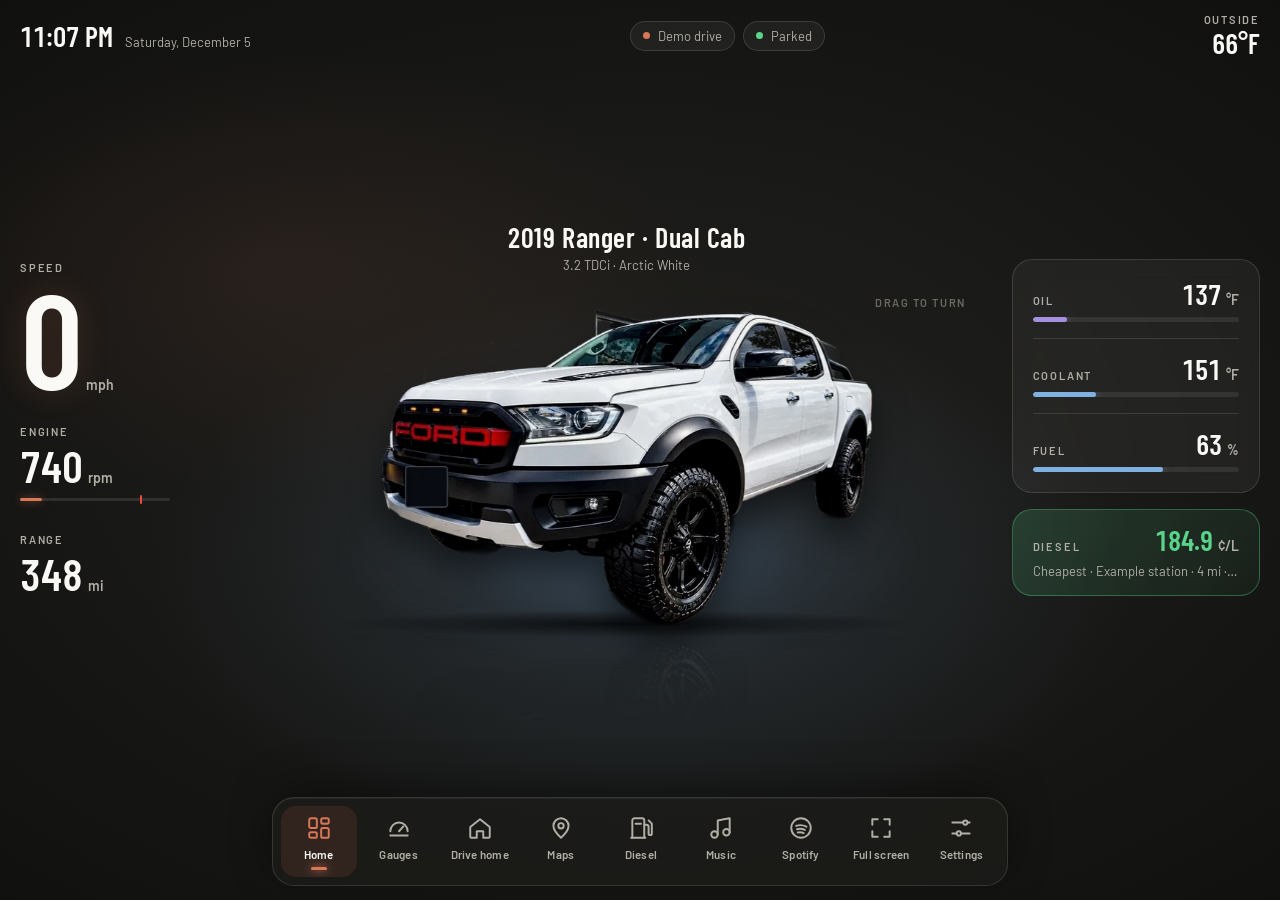
==== commit 718db445: "Dash: leather grain and stitched edge on the app row panel Pebble-grain leather generated in SVG (tu" ====
--- a/dash/index.html
+++ b/dash/index.html
@@ -19,11 +19,11 @@
   --bg:#141413; --panel:#1c1c1a; --raise:#262624; --line:#33322e;
   --fg:#faf9f5; --muted:#b0aea5; --dim:#6b6a63;
   --accent:#d97757; --accent-ink:#141413; --glow:rgba(217,119,87,.11); --glow2:rgba(106,155,204,.09);
-  --dial:#5ad48a; --info:#7fb0e0; --oil:#a48fe0; --apps:#a9cdf2; --pa:.15;
+  --dial:#5ad48a; --info:#7fb0e0; --oil:#a48fe0; --apps:#a9cdf2; --pa:.15; --leather:.2;
   --ok:#8fb573; --warn:#e2b04f; --crit:#f2463f; --cold:#7fb0e0;
   --sheen:rgba(250,249,245,.045); --hl:rgba(255,255,255,.05); --shade:rgba(0,0,0,.85);
   --weave-a:rgba(250,249,245,.03); --weave-b:rgba(0,0,0,.35); --stitch:rgba(217,119,87,.4);
-  --metal-1:#2a2926; --metal-2:#cfccc2; --metal-3:#5d5b55; --face:#111110; --face-hi:#262521;
+  --metal-1:#2a2926; --metal-2:#cfccc2; --metal-3:#5d5b55; --face:#111110; --face-hi:#262521; --track:#262624;
   --grain:url("data:image/svg+xml,%3Csvg xmlns='http://www.w3.org/2000/svg' width='180' height='180'%3E%3Cfilter id='n'%3E%3CfeTurbulence type='fractalNoise' baseFrequency='.85' numOctaves='2' stitchTiles='stitch'/%3E%3CfeColorMatrix values='0 0 0 0 1 0 0 0 0 1 0 0 0 0 1 0 0 0 .07 0'/%3E%3C/filter%3E%3Crect width='100%25' height='100%25' filter='url(%23n)'/%3E%3C/svg%3E");
   --f-display:"Barlow Condensed","Arial Narrow","Helvetica Neue",system-ui,sans-serif;
   --f-ui:"Barlow",-apple-system,system-ui,"Segoe UI",sans-serif;
@@ -35,11 +35,11 @@
     --bg:#e8e6dc; --panel:#faf9f5; --raise:#ffffff; --line:#d4d1c5;
     --fg:#141413; --muted:#5c5b55; --dim:#b0aea5;
     --accent:#d97757; --accent-ink:#141413; --glow:rgba(217,119,87,.10); --glow2:rgba(106,155,204,.09);
-    --dial:#1f8f4e; --info:#3f74b0; --oil:#6b54c4; --apps:#3d78b8; --pa:.13;
+    --dial:#1f8f4e; --info:#3f74b0; --oil:#6b54c4; --apps:#3d78b8; --pa:.13; --leather:.3;
     --ok:#5f7a45; --warn:#a6760c; --crit:#c92a24; --cold:#3f74b0;
     --sheen:rgba(255,255,255,.7); --hl:rgba(255,255,255,.95); --shade:rgba(60,50,30,.3);
     --weave-a:rgba(20,20,19,.035); --weave-b:rgba(255,255,255,.55); --stitch:rgba(217,119,87,.45);
-    --metal-1:#b6b2a6; --metal-2:#fdfcf8; --metal-3:#d8d4c9; --face:#f1efe8; --face-hi:#ffffff;
+    --metal-1:#7d796f; --metal-2:#f4f2ec; --metal-3:#a9a59a; --face:#dcd9cf; --face-hi:#f3f1eb; --track:#c9c5ba;
     --grain:url("data:image/svg+xml,%3Csvg xmlns='http://www.w3.org/2000/svg' width='180' height='180'%3E%3Cfilter id='n'%3E%3CfeTurbulence type='fractalNoise' baseFrequency='.85' numOctaves='2' stitchTiles='stitch'/%3E%3CfeColorMatrix values='0 0 0 0 0 0 0 0 0 0 0 0 0 0 0.1 0 0 0 .06 0'/%3E%3C/filter%3E%3Crect width='100%25' height='100%25' filter='url(%23n)'/%3E%3C/svg%3E");
     color-scheme:light;
   }
@@ -48,11 +48,11 @@
   --bg:#e8e6dc; --panel:#faf9f5; --raise:#ffffff; --line:#d4d1c5;
     --fg:#141413; --muted:#5c5b55; --dim:#b0aea5;
     --accent:#d97757; --accent-ink:#141413; --glow:rgba(217,119,87,.10); --glow2:rgba(106,155,204,.09);
-    --dial:#1f8f4e; --info:#3f74b0; --oil:#6b54c4; --apps:#3d78b8; --pa:.13;
+    --dial:#1f8f4e; --info:#3f74b0; --oil:#6b54c4; --apps:#3d78b8; --pa:.13; --leather:.3;
     --ok:#5f7a45; --warn:#a6760c; --crit:#c92a24; --cold:#3f74b0;
     --sheen:rgba(255,255,255,.7); --hl:rgba(255,255,255,.95); --shade:rgba(60,50,30,.3);
     --weave-a:rgba(20,20,19,.035); --weave-b:rgba(255,255,255,.55); --stitch:rgba(217,119,87,.45);
-    --metal-1:#b6b2a6; --metal-2:#fdfcf8; --metal-3:#d8d4c9; --face:#f1efe8; --face-hi:#ffffff;
+    --metal-1:#7d796f; --metal-2:#f4f2ec; --metal-3:#a9a59a; --face:#dcd9cf; --face-hi:#f3f1eb; --track:#c9c5ba;
     --grain:url("data:image/svg+xml,%3Csvg xmlns='http://www.w3.org/2000/svg' width='180' height='180'%3E%3Cfilter id='n'%3E%3CfeTurbulence type='fractalNoise' baseFrequency='.85' numOctaves='2' stitchTiles='stitch'/%3E%3CfeColorMatrix values='0 0 0 0 0 0 0 0 0 0 0 0 0 0 0.1 0 0 0 .06 0'/%3E%3C/filter%3E%3Crect width='100%25' height='100%25' filter='url(%23n)'/%3E%3C/svg%3E");
   color-scheme:light;
 }
@@ -130,7 +130,7 @@
 }
 .gauge{position:relative;container-type:inline-size;width:clamp(220px, min(100%, calc(100dvh - 310px)), 520px);aspect-ratio:1;max-width:100%}
 .gauge svg{width:100%;height:100%;display:block;overflow:visible;position:relative;z-index:1}
-.g-track{fill:none;stroke:var(--raise);stroke-width:14;stroke-linecap:round}
+.g-track{fill:none;stroke:var(--track);stroke-width:14;stroke-linecap:round}
 .g-red{fill:none;stroke:var(--crit);stroke-width:3;opacity:.85}
 .g-fill{fill:none;stroke:var(--dial);stroke-width:14;stroke-linecap:round;transition:stroke .3s;filter:drop-shadow(0 0 6px color-mix(in srgb,var(--dial) 40%,transparent))}
 .g-tip{fill:var(--fg);stroke:var(--panel);stroke-width:3}
@@ -602,6 +602,13 @@
 .panel, .face:not(.back), .strip, .launch:not(.primary):not(.gc){background-color:color-mix(in srgb, var(--panel) 84%, transparent)}
 .face.back{background-color:color-mix(in srgb, var(--raise) 92%, transparent)}
 
+
+/* app row: pebble-grain leather with a stitched edge, like a trimmed dash pad */
+.apps{position:relative;isolation:isolate;overflow:hidden}
+.apps::before{content:"";position:absolute;inset:0;z-index:-1;border-radius:inherit;pointer-events:none;
+  background-image:url("data:image/svg+xml,%3Csvg xmlns='http://www.w3.org/2000/svg' width='260' height='260'%3E%3Cfilter id='l' x='0' y='0' width='100%25' height='100%25'%3E%3CfeTurbulence type='fractalNoise' baseFrequency='.16' numOctaves='3' seed='11' stitchTiles='stitch' result='n'/%3E%3CfeDiffuseLighting in='n' surfaceScale='2.2' lighting-color='%23ffffff' diffuseConstant='1.05'%3E%3CfeDistantLight azimuth='235' elevation='52'/%3E%3C/feDiffuseLighting%3E%3C/filter%3E%3Crect width='100%25' height='100%25' filter='url(%23l)'/%3E%3C/svg%3E");background-size:260px 260px;mix-blend-mode:overlay;opacity:var(--leather)}
+.apps::after{content:"";position:absolute;inset:7px;z-index:-1;border-radius:calc(var(--r-lg) - 6px);pointer-events:none;
+  border:1.5px dashed var(--stitch);box-shadow:0 0 0 1px color-mix(in srgb, var(--shade) 25%, transparent) inset}
 /* ---------- app row: brand marks in light blue, evenly spaced, generous air ---------- */
 .apps{display:grid;grid-template-columns:repeat(9,minmax(0,1fr));align-items:center;justify-items:center;gap:8px;
   padding-block:clamp(14px,2.6vh,28px);padding-inline:clamp(16px,3vw,44px);min-height:0}
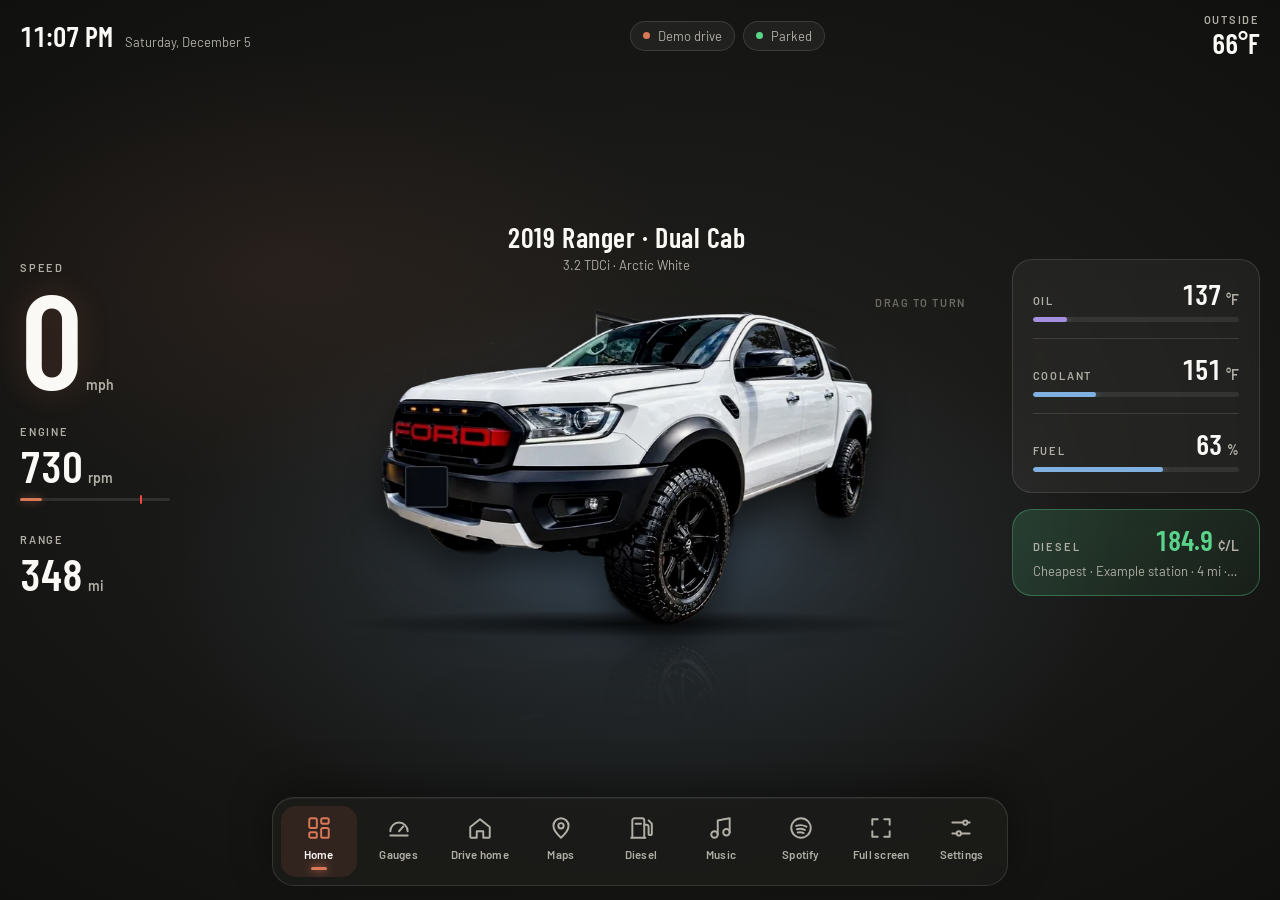
==== commit b18f2da5: "Dash: fuel tank reserve zone, orange to red The bottom 10% of the tank runs orange to red (red = emp" ====
--- a/dash/index.html
+++ b/dash/index.html
@@ -186,11 +186,10 @@
 .tankwrap{display:grid;grid-template-columns:minmax(0,1fr) 18px;gap:12px;flex:1;min-height:0}
 .tankwrap .col{display:flex;flex-direction:column;gap:8px;min-width:0}
 .tank{position:relative;margin-bottom:16px;border-radius:9px;background:var(--raise);overflow:hidden;min-height:90px}
-.tank .low{position:absolute;left:0;right:0;bottom:0;height:15%;background:color-mix(in srgb,var(--crit) 22%,transparent)}
-.tank .lvl{position:absolute;left:0;right:0;bottom:0;height:0;background:linear-gradient(to top,var(--info),color-mix(in srgb,var(--info) 40%,transparent));transition:height 1.2s cubic-bezier(.2,.8,.2,1)}
+/* reserve zone: bottom 10% of the tank runs orange to red (red = empty); always faintly visible in the empty track */
+.tank .low{position:absolute;left:0;right:0;bottom:0;height:10%;background:linear-gradient(to top,var(--crit),var(--accent));opacity:.35}
+.tank .lvl{position:absolute;left:0;right:0;bottom:0;height:0;--f:.01;background:linear-gradient(to top,var(--crit) 0%,var(--accent) 10%,var(--info) 13.5%,color-mix(in srgb,var(--info) 40%,transparent) 100%) bottom / 100% calc(100% / max(var(--f), .01)) no-repeat;transition:height 1.2s cubic-bezier(.2,.8,.2,1)}
 .tank .lvl::after{content:"";position:absolute;left:0;right:0;top:0;height:2px;background:var(--fg);opacity:.7}
-.flip[data-state="warn"] .tank .lvl{background:var(--warn)}
-.flip[data-state="crit"] .tank .lvl{background:var(--crit)}
 .kv{display:grid;grid-template-columns:repeat(auto-fit,minmax(78px,1fr));gap:10px 14px;margin-top:auto}
 .kv .num{font-size:clamp(24px,2.4vw,34px);font-weight:600;line-height:1}
 .kv .k{font-size:12px;color:var(--muted);margin-top:3px}
@@ -1144,7 +1143,7 @@
       const s = m.state(val); card.dataset.state = s;
       $(m.v).textContent = (k === 'coolant' || k === 'oil') ? Math.round(tmp(val)) : k === 'volts' ? val.toFixed(1) : Math.round(val);
       if (m.mk) { $(m.mk).style.opacity = 1; $(m.mk).style.left = m.pct(val) + '%'; }
-      if (m.tank) $(m.tank).style.height = m.pct(val) + '%';
+      if (m.tank) { $(m.tank).style.height = m.pct(val) + '%'; $(m.tank).style.setProperty('--f', Math.max(.01, m.pct(val) / 100).toFixed(3)); }
       if (m.gauge) $(m.gauge).setAttribute('stroke-dasharray', `${(m.pct(val) * 10).toFixed(1)} 1000`);
       if (s === 'warn' || s === 'crit') { alerts.push({ s, k, val }); if (card.dataset.face === '1') flipTo(card, 0); }
     }
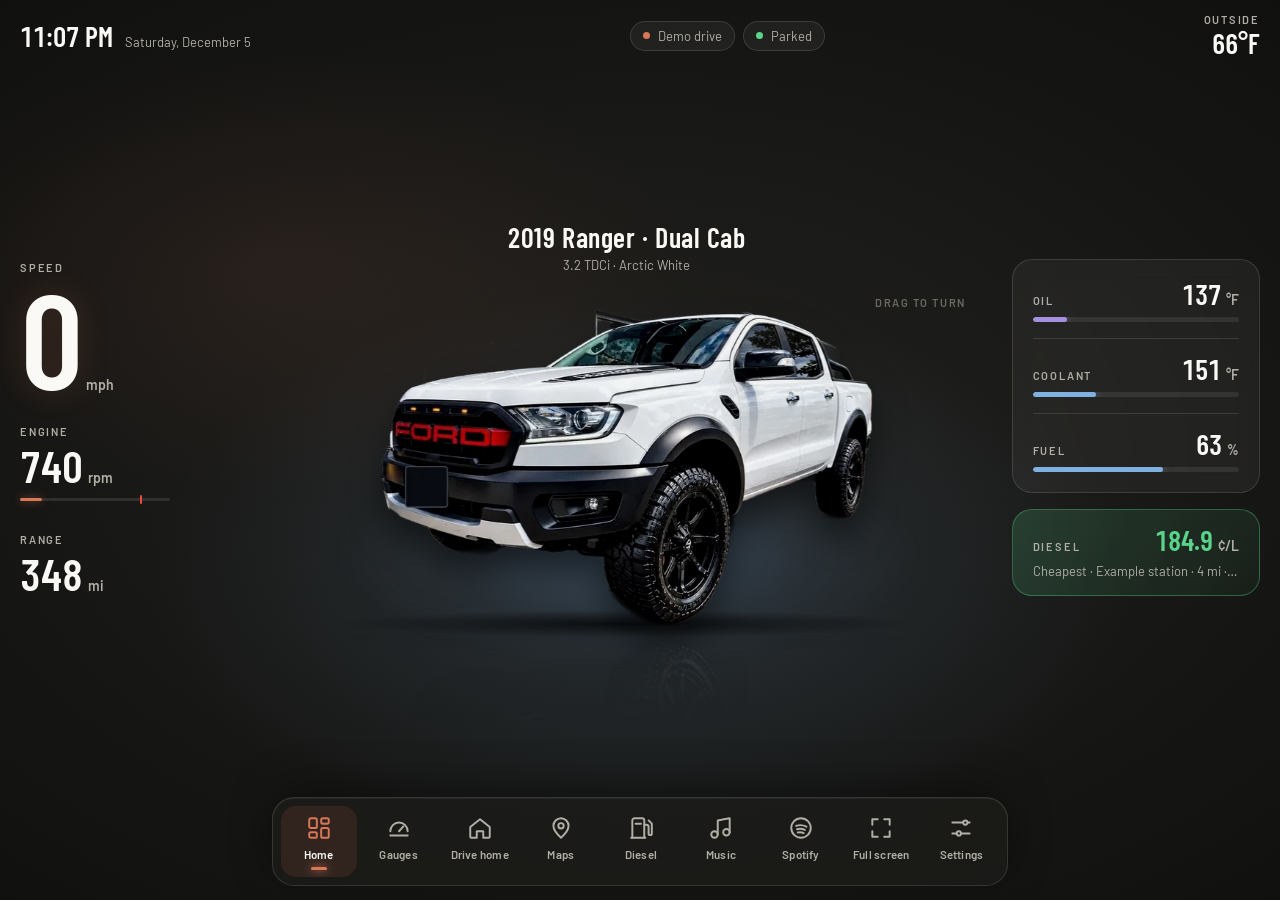
==== commit 17335329: "Dash: flat speedo face in day mode Day mode drops the radial gradients around the rev dial: the face" ====
--- a/dash/index.html
+++ b/dash/index.html
@@ -23,7 +23,7 @@
   --ok:#8fb573; --warn:#e2b04f; --crit:#f2463f; --cold:#7fb0e0;
   --sheen:rgba(250,249,245,.045); --hl:rgba(255,255,255,.05); --shade:rgba(0,0,0,.85);
   --weave-a:rgba(250,249,245,.03); --weave-b:rgba(0,0,0,.35); --stitch:rgba(217,119,87,.4);
-  --metal-1:#2a2926; --metal-2:#cfccc2; --metal-3:#5d5b55; --face:#111110; --face-hi:#262521; --track:#262624;
+  --metal-1:#2a2926; --metal-2:#cfccc2; --metal-3:#5d5b55; --face:#111110; --face-hi:#262521; --track:#262624; --pod-glow:1; --pod-sheen:var(--sheen);
   --grain:url("data:image/svg+xml,%3Csvg xmlns='http://www.w3.org/2000/svg' width='180' height='180'%3E%3Cfilter id='n'%3E%3CfeTurbulence type='fractalNoise' baseFrequency='.85' numOctaves='2' stitchTiles='stitch'/%3E%3CfeColorMatrix values='0 0 0 0 1 0 0 0 0 1 0 0 0 0 1 0 0 0 .07 0'/%3E%3C/filter%3E%3Crect width='100%25' height='100%25' filter='url(%23n)'/%3E%3C/svg%3E");
   --f-display:"Barlow Condensed","Arial Narrow","Helvetica Neue",system-ui,sans-serif;
   --f-ui:"Barlow",-apple-system,system-ui,"Segoe UI",sans-serif;
@@ -39,7 +39,7 @@
     --ok:#5f7a45; --warn:#a6760c; --crit:#c92a24; --cold:#3f74b0;
     --sheen:rgba(255,255,255,.7); --hl:rgba(255,255,255,.95); --shade:rgba(60,50,30,.3);
     --weave-a:rgba(20,20,19,.035); --weave-b:rgba(255,255,255,.55); --stitch:rgba(217,119,87,.45);
-    --metal-1:#7d796f; --metal-2:#f4f2ec; --metal-3:#a9a59a; --face:#dcd9cf; --face-hi:#f3f1eb; --track:#c9c5ba;
+    --metal-1:#7d796f; --metal-2:#f4f2ec; --metal-3:#a9a59a; --face:#dcd9cf; --face-hi:#dcd9cf; --track:#c9c5ba; --pod-glow:0; --pod-sheen:transparent;
     --grain:url("data:image/svg+xml,%3Csvg xmlns='http://www.w3.org/2000/svg' width='180' height='180'%3E%3Cfilter id='n'%3E%3CfeTurbulence type='fractalNoise' baseFrequency='.85' numOctaves='2' stitchTiles='stitch'/%3E%3CfeColorMatrix values='0 0 0 0 0 0 0 0 0 0 0 0 0 0 0.1 0 0 0 .06 0'/%3E%3C/filter%3E%3Crect width='100%25' height='100%25' filter='url(%23n)'/%3E%3C/svg%3E");
     color-scheme:light;
   }
@@ -52,7 +52,7 @@
     --ok:#5f7a45; --warn:#a6760c; --crit:#c92a24; --cold:#3f74b0;
     --sheen:rgba(255,255,255,.7); --hl:rgba(255,255,255,.95); --shade:rgba(60,50,30,.3);
     --weave-a:rgba(20,20,19,.035); --weave-b:rgba(255,255,255,.55); --stitch:rgba(217,119,87,.45);
-    --metal-1:#7d796f; --metal-2:#f4f2ec; --metal-3:#a9a59a; --face:#dcd9cf; --face-hi:#f3f1eb; --track:#c9c5ba;
+    --metal-1:#7d796f; --metal-2:#f4f2ec; --metal-3:#a9a59a; --face:#dcd9cf; --face-hi:#dcd9cf; --track:#c9c5ba; --pod-glow:0; --pod-sheen:transparent;
     --grain:url("data:image/svg+xml,%3Csvg xmlns='http://www.w3.org/2000/svg' width='180' height='180'%3E%3Cfilter id='n'%3E%3CfeTurbulence type='fractalNoise' baseFrequency='.85' numOctaves='2' stitchTiles='stitch'/%3E%3CfeColorMatrix values='0 0 0 0 0 0 0 0 0 0 0 0 0 0 0.1 0 0 0 .06 0'/%3E%3C/filter%3E%3Crect width='100%25' height='100%25' filter='url(%23n)'/%3E%3C/svg%3E");
   color-scheme:light;
 }
@@ -117,7 +117,7 @@
 
 /* cluster with slow caustic light */
 .cluster{padding:16px 18px 18px;display:flex;flex-direction:column;align-items:center;justify-content:center;gap:14px;position:relative;overflow:hidden;min-width:0}
-.cluster::before{content:"";position:absolute;inset:-30%;pointer-events:none;
+.cluster::before{content:"";position:absolute;inset:-30%;pointer-events:none;opacity:var(--pod-glow);
   background:
     radial-gradient(38% 30% at 30% 28%, var(--glow), transparent 70%),
     radial-gradient(34% 26% at 72% 60%, var(--glow2), transparent 70%),
@@ -521,7 +521,7 @@
 .gas .face.front{background-image:linear-gradient(135deg, color-mix(in srgb,var(--dial) 22%,transparent), color-mix(in srgb,var(--dial) 5%,transparent) 70%), var(--grain)}
 .cluster{
   background-image:
-    radial-gradient(120% 70% at 50% 0%, var(--sheen), transparent 60%),
+    radial-gradient(120% 70% at 50% 0%, var(--pod-sheen), transparent 60%),
     repeating-linear-gradient(45deg, var(--weave-a) 0 2px, transparent 2px 4px),
     repeating-linear-gradient(-45deg, var(--weave-b) 0 2px, transparent 2px 4px),
     var(--grain);
